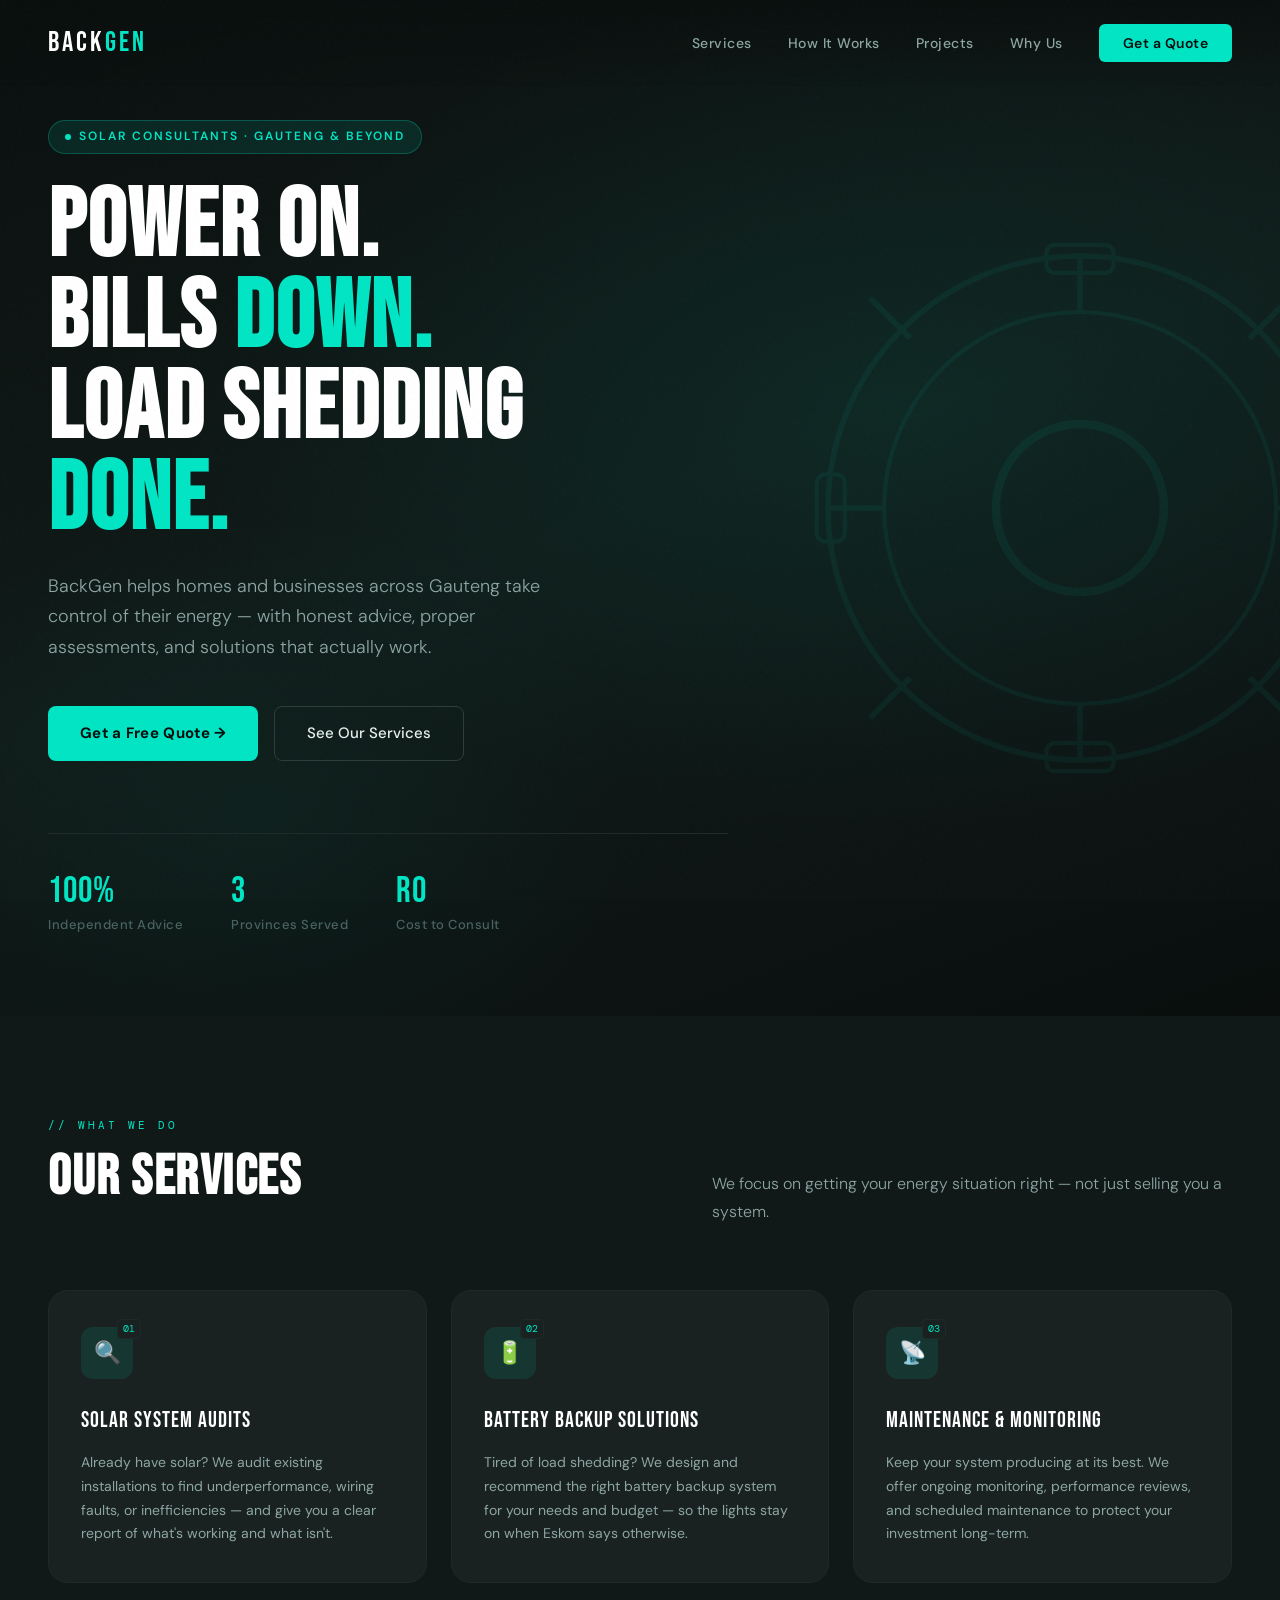
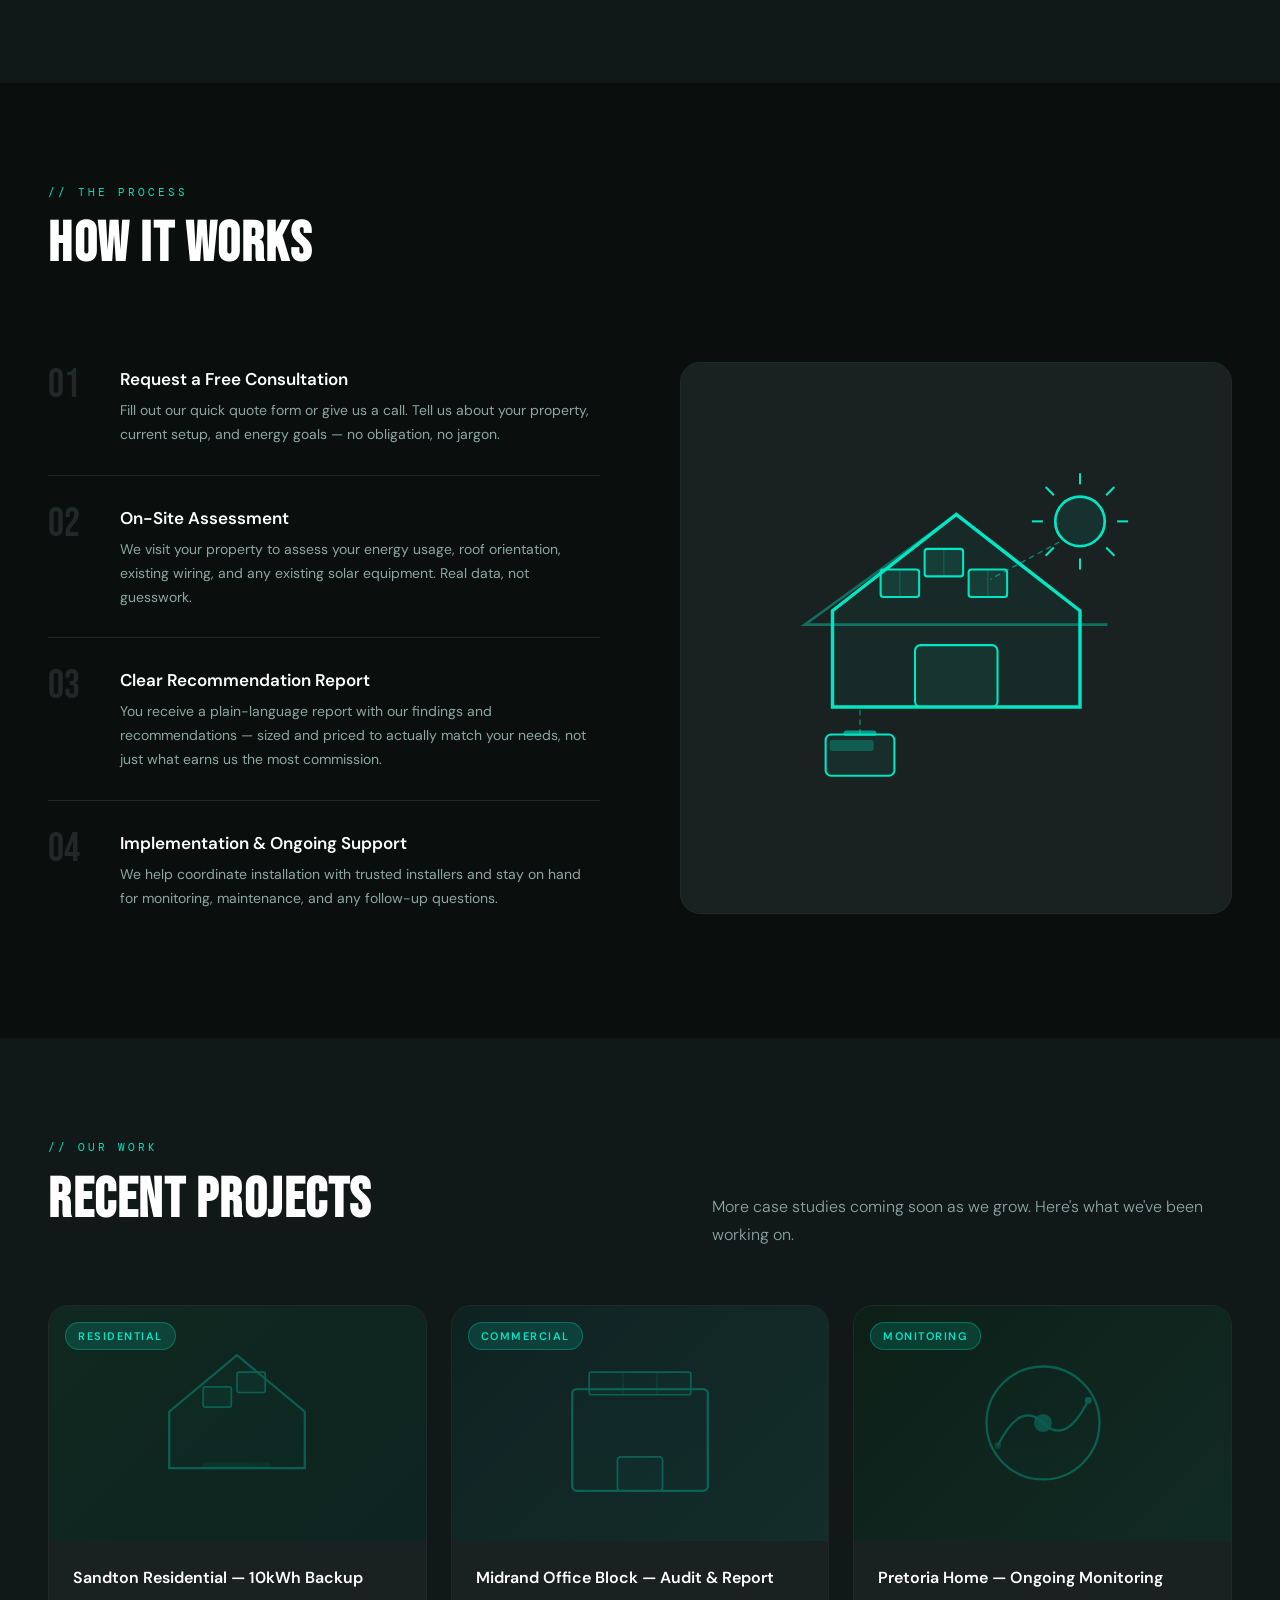
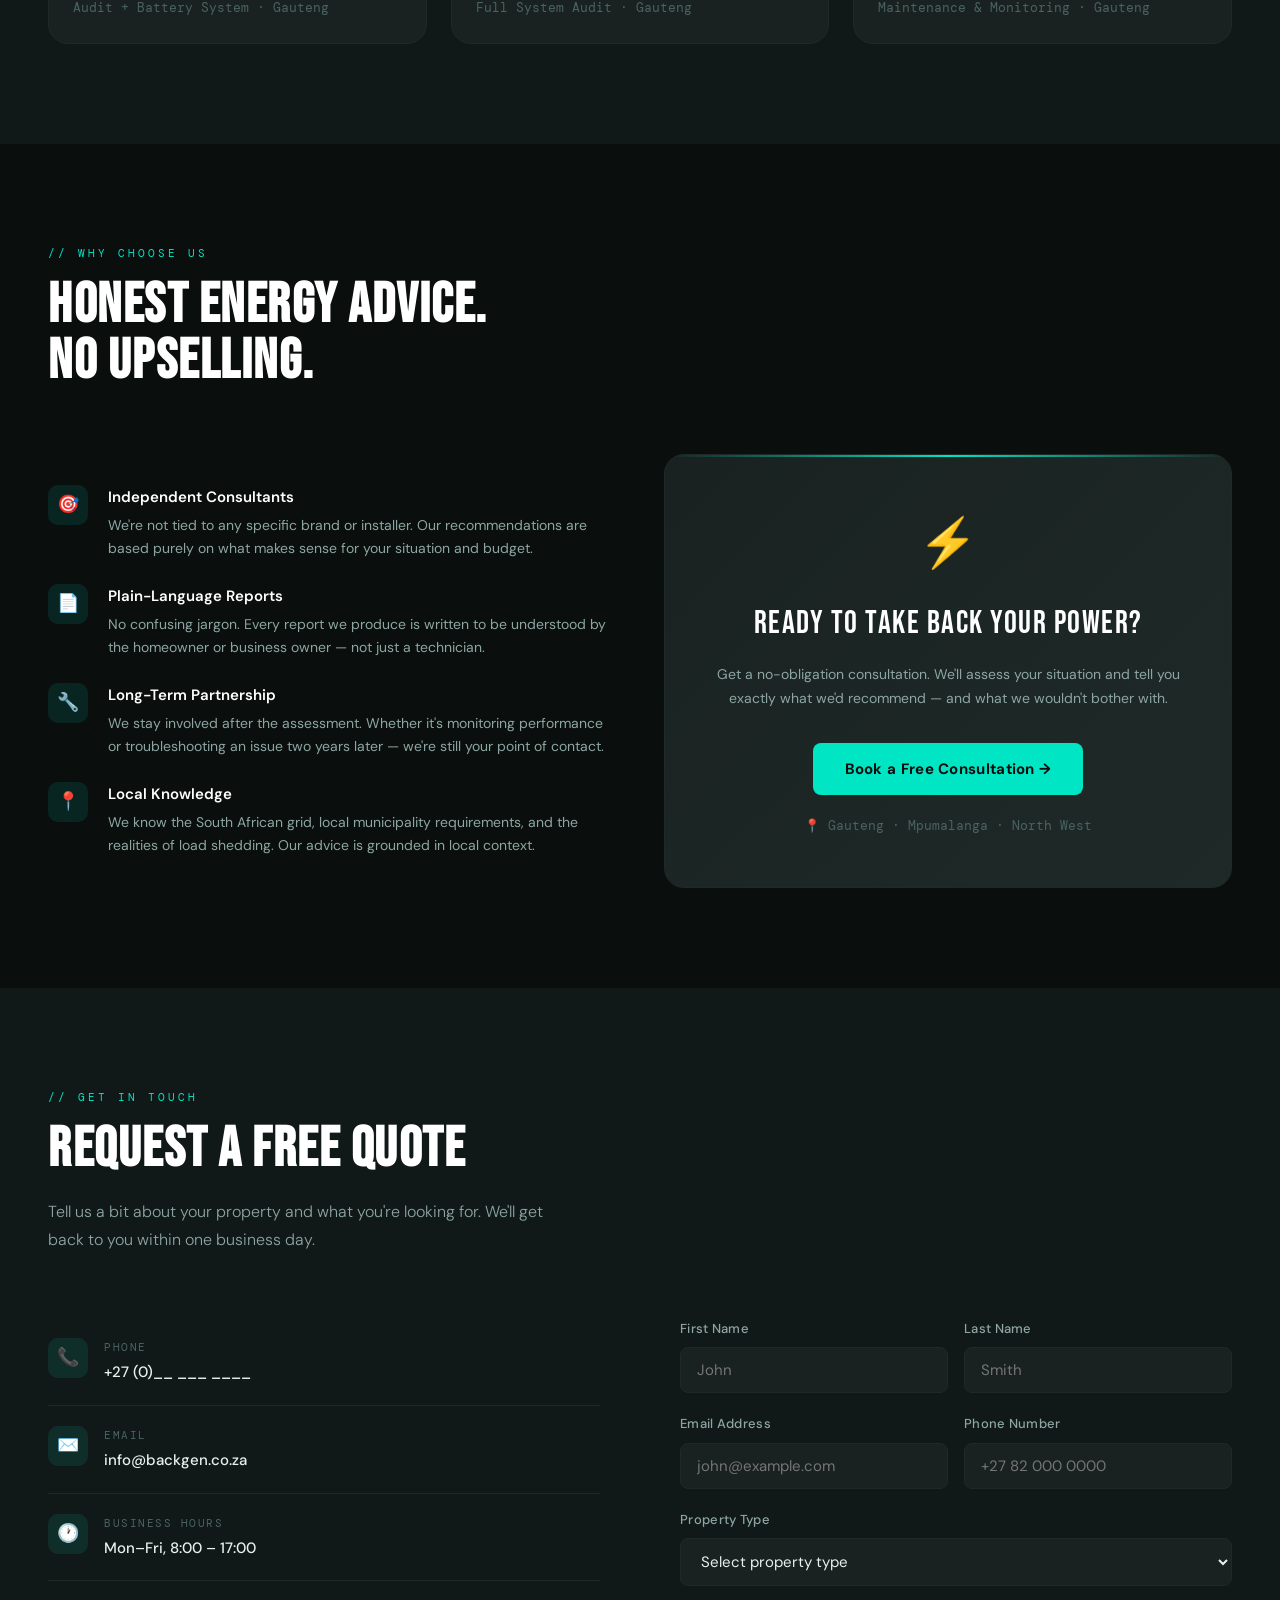
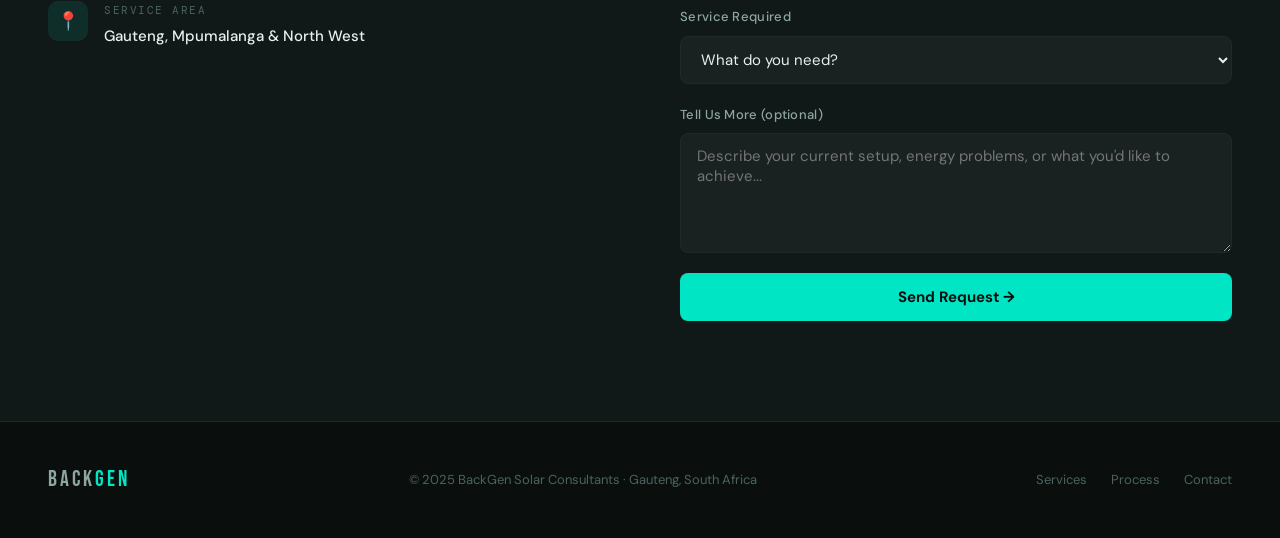
==== index.html @ b44596a4 "websites Index Page" ====
<!DOCTYPE html>
<html lang="en">
<head>
  <meta charset="UTF-8" />
  <meta name="viewport" content="width=device-width, initial-scale=1.0" />
  <title>BackGen — Solar Consultants</title>
  <link rel="preconnect" href="https://fonts.googleapis.com" />
  <link href="https://fonts.googleapis.com/css2?family=Bebas+Neue&family=DM+Sans:wght@300;400;500;600&family=DM+Mono:wght@400;500&display=swap" rel="stylesheet" />
  <style>
    :root {
      --teal: #00E5C4;
      --teal-dim: #00b89e;
      --teal-glow: rgba(0, 229, 196, 0.15);
      --dark: #0a0f0e;
      --dark-2: #111918;
      --dark-3: #192220;
      --dark-4: #1f2a28;
      --mid: #2c3d3a;
      --text: #e8f0ef;
      --text-dim: #8da6a2;
      --text-dimmer: #4a6360;
      --white: #ffffff;
      --radius: 12px;
      --radius-lg: 20px;
    }

    *, *::before, *::after { box-sizing: border-box; margin: 0; padding: 0; }

    html { scroll-behavior: smooth; }

    body {
      background: var(--dark);
      color: var(--text);
      font-family: 'DM Sans', sans-serif;
      font-size: 16px;
      line-height: 1.65;
      overflow-x: hidden;
    }

    /* ── NOISE OVERLAY ── */
    body::before {
      content: '';
      position: fixed;
      inset: 0;
      background-image: url("data:image/svg+xml,%3Csvg viewBox='0 0 256 256' xmlns='http://www.w3.org/2000/svg'%3E%3Cfilter id='noise'%3E%3CfeTurbulence type='fractalNoise' baseFrequency='0.9' numOctaves='4' stitchTiles='stitch'/%3E%3C/filter%3E%3Crect width='100%25' height='100%25' filter='url(%23noise)' opacity='0.04'/%3E%3C/svg%3E");
      pointer-events: none;
      z-index: 1000;
      opacity: 0.5;
    }

    /* ── NAV ── */
    nav {
      position: fixed;
      top: 0; left: 0; right: 0;
      z-index: 100;
      padding: 20px 48px;
      display: flex;
      align-items: center;
      justify-content: space-between;
      background: linear-gradient(to bottom, rgba(10,15,14,0.95), transparent);
      backdrop-filter: blur(2px);
    }

    .nav-logo {
      font-family: 'Bebas Neue', sans-serif;
      font-size: 28px;
      letter-spacing: 3px;
      color: var(--white);
      text-decoration: none;
    }

    .nav-logo span { color: var(--teal); }

    .nav-links {
      display: flex;
      gap: 36px;
      list-style: none;
    }

    .nav-links a {
      color: var(--text-dim);
      text-decoration: none;
      font-size: 14px;
      font-weight: 500;
      letter-spacing: 0.5px;
      transition: color 0.2s;
    }

    .nav-links a:hover { color: var(--teal); }

    .nav-cta {
      background: var(--teal);
      color: var(--dark) !important;
      padding: 10px 24px;
      border-radius: 6px;
      font-weight: 600 !important;
      transition: background 0.2s, transform 0.15s !important;
    }

    .nav-cta:hover {
      background: var(--teal-dim) !important;
      transform: translateY(-1px);
    }

    /* ── HERO ── */
    #hero {
      min-height: 100vh;
      display: flex;
      flex-direction: column;
      justify-content: center;
      padding: 120px 48px 80px;
      position: relative;
      overflow: hidden;
    }

    .hero-bg {
      position: absolute;
      inset: 0;
      background:
        radial-gradient(ellipse 80% 60% at 70% 40%, rgba(0,229,196,0.07) 0%, transparent 70%),
        radial-gradient(ellipse 50% 50% at 20% 80%, rgba(0,229,196,0.04) 0%, transparent 60%),
        linear-gradient(160deg, #0a0f0e 0%, #0f1a18 50%, #0a0f0e 100%);
    }

    /* Gear ring decoration */
    .gear-deco {
      position: absolute;
      right: -80px;
      top: 50%;
      transform: translateY(-50%);
      width: 560px;
      height: 560px;
      opacity: 0.06;
      animation: spin-slow 60s linear infinite;
    }

    @keyframes spin-slow { to { transform: translateY(-50%) rotate(360deg); } }

    .hero-content {
      position: relative;
      max-width: 680px;
    }

    .hero-badge {
      display: inline-flex;
      align-items: center;
      gap: 8px;
      background: rgba(0,229,196,0.1);
      border: 1px solid rgba(0,229,196,0.25);
      color: var(--teal);
      font-size: 12px;
      font-weight: 600;
      letter-spacing: 2px;
      text-transform: uppercase;
      padding: 6px 16px;
      border-radius: 100px;
      margin-bottom: 28px;
      animation: fadeUp 0.6s ease both;
    }

    .hero-badge::before {
      content: '';
      width: 6px; height: 6px;
      background: var(--teal);
      border-radius: 50%;
      animation: pulse 2s ease infinite;
    }

    @keyframes pulse {
      0%, 100% { opacity: 1; transform: scale(1); }
      50% { opacity: 0.5; transform: scale(1.4); }
    }

    .hero-title {
      font-family: 'Bebas Neue', sans-serif;
      font-size: clamp(52px, 8vw, 96px);
      line-height: 0.95;
      letter-spacing: 2px;
      color: var(--white);
      margin-bottom: 24px;
      animation: fadeUp 0.6s 0.1s ease both;
    }

    .hero-title .accent { color: var(--teal); }

    .hero-sub {
      font-size: 18px;
      color: var(--text-dim);
      max-width: 520px;
      line-height: 1.7;
      margin-bottom: 44px;
      font-weight: 300;
      animation: fadeUp 0.6s 0.2s ease both;
    }

    .hero-actions {
      display: flex;
      gap: 16px;
      flex-wrap: wrap;
      animation: fadeUp 0.6s 0.3s ease both;
    }

    .btn-primary {
      background: var(--teal);
      color: var(--dark);
      padding: 14px 32px;
      border-radius: 8px;
      font-weight: 700;
      font-size: 15px;
      text-decoration: none;
      letter-spacing: 0.3px;
      transition: all 0.2s;
      display: inline-flex;
      align-items: center;
      gap: 8px;
    }

    .btn-primary:hover {
      background: var(--teal-dim);
      transform: translateY(-2px);
      box-shadow: 0 8px 30px rgba(0,229,196,0.3);
    }

    .btn-secondary {
      background: transparent;
      color: var(--text);
      padding: 14px 32px;
      border-radius: 8px;
      font-weight: 500;
      font-size: 15px;
      text-decoration: none;
      border: 1px solid var(--mid);
      transition: all 0.2s;
    }

    .btn-secondary:hover {
      border-color: var(--teal);
      color: var(--teal);
    }

    .hero-stats {
      display: flex;
      gap: 48px;
      margin-top: 72px;
      padding-top: 40px;
      border-top: 1px solid var(--dark-4);
      animation: fadeUp 0.6s 0.4s ease both;
    }

    .stat-item {}

    .stat-num {
      font-family: 'Bebas Neue', sans-serif;
      font-size: 36px;
      color: var(--teal);
      letter-spacing: 1px;
      line-height: 1;
    }

    .stat-label {
      font-size: 13px;
      color: var(--text-dimmer);
      margin-top: 4px;
      font-weight: 500;
      letter-spacing: 0.5px;
    }

    @keyframes fadeUp {
      from { opacity: 0; transform: translateY(24px); }
      to   { opacity: 1; transform: translateY(0); }
    }

    /* ── SECTION BASE ── */
    section { padding: 100px 48px; }

    .section-label {
      font-family: 'DM Mono', monospace;
      font-size: 11px;
      letter-spacing: 3px;
      text-transform: uppercase;
      color: var(--teal);
      margin-bottom: 16px;
    }

    .section-title {
      font-family: 'Bebas Neue', sans-serif;
      font-size: clamp(36px, 5vw, 56px);
      line-height: 1;
      letter-spacing: 1.5px;
      color: var(--white);
      margin-bottom: 20px;
    }

    .section-sub {
      font-size: 16px;
      color: var(--text-dim);
      max-width: 520px;
      line-height: 1.75;
      font-weight: 300;
    }

    /* ── SERVICES ── */
    #services { background: var(--dark-2); }

    .services-header {
      display: flex;
      justify-content: space-between;
      align-items: flex-end;
      margin-bottom: 64px;
      gap: 32px;
      flex-wrap: wrap;
    }

    .services-grid {
      display: grid;
      grid-template-columns: repeat(3, 1fr);
      gap: 24px;
    }

    .service-card {
      background: var(--dark-3);
      border: 1px solid var(--dark-4);
      border-radius: var(--radius-lg);
      padding: 36px 32px;
      transition: all 0.3s;
      position: relative;
      overflow: hidden;
      cursor: default;
    }

    .service-card::before {
      content: '';
      position: absolute;
      inset: 0;
      background: linear-gradient(135deg, var(--teal-glow), transparent);
      opacity: 0;
      transition: opacity 0.3s;
    }

    .service-card:hover {
      border-color: rgba(0,229,196,0.3);
      transform: translateY(-4px);
      box-shadow: 0 20px 60px rgba(0,0,0,0.4);
    }

    .service-card:hover::before { opacity: 1; }

    .service-icon {
      width: 52px;
      height: 52px;
      background: rgba(0,229,196,0.1);
      border-radius: 12px;
      display: flex;
      align-items: center;
      justify-content: center;
      margin-bottom: 24px;
      font-size: 22px;
      position: relative;
    }

    .service-number {
      position: absolute;
      top: -8px;
      right: -8px;
      font-family: 'DM Mono', monospace;
      font-size: 10px;
      color: var(--teal);
      background: var(--dark-3);
      border: 1px solid var(--dark-4);
      border-radius: 4px;
      padding: 1px 5px;
    }

    .service-title {
      font-family: 'Bebas Neue', sans-serif;
      font-size: 22px;
      letter-spacing: 1px;
      color: var(--white);
      margin-bottom: 12px;
    }

    .service-desc {
      font-size: 14px;
      color: var(--text-dim);
      line-height: 1.7;
    }

    /* ── HOW IT WORKS ── */
    #how-it-works { background: var(--dark); }

    .steps-container {
      display: grid;
      grid-template-columns: 1fr 1fr;
      gap: 80px;
      align-items: center;
      margin-top: 64px;
    }

    .steps-list {
      display: flex;
      flex-direction: column;
      gap: 0;
    }

    .step-item {
      display: flex;
      gap: 24px;
      padding: 28px 0;
      border-bottom: 1px solid var(--dark-4);
      transition: all 0.2s;
    }

    .step-item:last-child { border-bottom: none; }

    .step-num {
      font-family: 'Bebas Neue', sans-serif;
      font-size: 40px;
      color: var(--dark-4);
      line-height: 1;
      min-width: 48px;
      transition: color 0.2s;
    }

    .step-item:hover .step-num { color: var(--teal); }

    .step-body {}

    .step-title {
      font-weight: 600;
      font-size: 17px;
      color: var(--white);
      margin-bottom: 6px;
    }

    .step-desc {
      font-size: 14px;
      color: var(--text-dim);
      line-height: 1.7;
    }

    .steps-visual {
      position: relative;
      aspect-ratio: 1;
      background: var(--dark-3);
      border-radius: var(--radius-lg);
      border: 1px solid var(--dark-4);
      overflow: hidden;
      display: flex;
      align-items: center;
      justify-content: center;
    }

    /* SVG solar house illustration */
    .steps-visual svg { width: 75%; height: 75%; }

    /* ── PROJECTS / PLACEHOLDER ── */
    #projects { background: var(--dark-2); }

    .projects-header {
      display: flex;
      justify-content: space-between;
      align-items: flex-end;
      margin-bottom: 56px;
      flex-wrap: wrap;
      gap: 24px;
    }

    .projects-grid {
      display: grid;
      grid-template-columns: repeat(3, 1fr);
      gap: 24px;
    }

    .project-card {
      border-radius: var(--radius-lg);
      overflow: hidden;
      background: var(--dark-3);
      border: 1px solid var(--dark-4);
      transition: transform 0.3s, box-shadow 0.3s;
    }

    .project-card:hover {
      transform: translateY(-6px);
      box-shadow: 0 24px 60px rgba(0,0,0,0.5);
    }

    .project-thumb {
      aspect-ratio: 16/10;
      background: var(--dark-4);
      position: relative;
      overflow: hidden;
      display: flex;
      align-items: center;
      justify-content: center;
    }

    .project-thumb-1 { background: linear-gradient(135deg, #112820, #0d2420); }
    .project-thumb-2 { background: linear-gradient(135deg, #0f2222, #132d2a); }
    .project-thumb-3 { background: linear-gradient(135deg, #0d2018, #112a24); }

    .project-thumb svg { width: 60%; opacity: 0.3; }

    .project-tag {
      position: absolute;
      top: 16px;
      left: 16px;
      background: rgba(0,229,196,0.15);
      border: 1px solid rgba(0,229,196,0.3);
      color: var(--teal);
      font-size: 11px;
      font-weight: 600;
      letter-spacing: 1.5px;
      text-transform: uppercase;
      padding: 4px 12px;
      border-radius: 100px;
    }

    .project-info {
      padding: 24px;
    }

    .project-name {
      font-weight: 600;
      font-size: 16px;
      color: var(--white);
      margin-bottom: 6px;
    }

    .project-meta {
      font-size: 13px;
      color: var(--text-dimmer);
      font-family: 'DM Mono', monospace;
    }

    /* ── WHY BACKGEN ── */
    #why { background: var(--dark); }

    .why-grid {
      display: grid;
      grid-template-columns: 1fr 1fr;
      gap: 48px;
      align-items: center;
      margin-top: 64px;
    }

    .why-items {
      display: flex;
      flex-direction: column;
      gap: 24px;
    }

    .why-item {
      display: flex;
      gap: 20px;
      align-items: flex-start;
    }

    .why-icon {
      width: 40px;
      height: 40px;
      min-width: 40px;
      background: rgba(0,229,196,0.1);
      border-radius: 10px;
      display: flex;
      align-items: center;
      justify-content: center;
      font-size: 18px;
    }

    .why-body {}

    .why-title {
      font-weight: 600;
      font-size: 15px;
      color: var(--white);
      margin-bottom: 4px;
    }

    .why-desc {
      font-size: 14px;
      color: var(--text-dim);
      line-height: 1.65;
    }

    .why-cta-box {
      background: linear-gradient(135deg, var(--dark-3), var(--dark-4));
      border: 1px solid var(--dark-4);
      border-radius: var(--radius-lg);
      padding: 48px 40px;
      text-align: center;
      position: relative;
      overflow: hidden;
    }

    .why-cta-box::before {
      content: '';
      position: absolute;
      top: 0; left: 0; right: 0;
      height: 2px;
      background: linear-gradient(90deg, transparent, var(--teal), transparent);
    }

    .why-cta-title {
      font-family: 'Bebas Neue', sans-serif;
      font-size: 32px;
      letter-spacing: 1.5px;
      color: var(--white);
      margin-bottom: 12px;
    }

    .why-cta-sub {
      font-size: 14px;
      color: var(--text-dim);
      margin-bottom: 32px;
      line-height: 1.7;
    }

    .service-area {
      display: inline-flex;
      align-items: center;
      gap: 8px;
      font-size: 13px;
      color: var(--text-dimmer);
      font-family: 'DM Mono', monospace;
      margin-top: 20px;
    }

    /* ── CONTACT ── */
    #contact {
      background: var(--dark-2);
    }

    .contact-wrapper {
      display: grid;
      grid-template-columns: 1fr 1fr;
      gap: 80px;
      align-items: start;
      margin-top: 64px;
    }

    .contact-info {}

    .contact-item {
      display: flex;
      gap: 16px;
      align-items: flex-start;
      padding: 20px 0;
      border-bottom: 1px solid var(--dark-4);
    }

    .contact-item:last-child { border-bottom: none; }

    .contact-icon {
      width: 40px; height: 40px;
      background: rgba(0,229,196,0.1);
      border-radius: 10px;
      display: flex;
      align-items: center;
      justify-content: center;
      font-size: 18px;
      min-width: 40px;
    }

    .contact-label {
      font-size: 11px;
      font-family: 'DM Mono', monospace;
      color: var(--text-dimmer);
      letter-spacing: 1.5px;
      text-transform: uppercase;
      margin-bottom: 4px;
    }

    .contact-value {
      font-size: 15px;
      color: var(--text);
      font-weight: 500;
    }

    .contact-form {
      display: flex;
      flex-direction: column;
      gap: 20px;
    }

    .form-row {
      display: grid;
      grid-template-columns: 1fr 1fr;
      gap: 16px;
    }

    .form-group {
      display: flex;
      flex-direction: column;
      gap: 8px;
    }

    .form-group label {
      font-size: 13px;
      font-weight: 500;
      color: var(--text-dim);
      letter-spacing: 0.3px;
    }

    .form-group input,
    .form-group select,
    .form-group textarea {
      background: var(--dark-3);
      border: 1px solid var(--dark-4);
      border-radius: 8px;
      padding: 12px 16px;
      color: var(--text);
      font-family: 'DM Sans', sans-serif;
      font-size: 15px;
      outline: none;
      transition: border-color 0.2s;
      width: 100%;
    }

    .form-group input:focus,
    .form-group select:focus,
    .form-group textarea:focus {
      border-color: var(--teal);
      box-shadow: 0 0 0 3px rgba(0,229,196,0.07);
    }

    .form-group select option { background: var(--dark-3); }

    .form-group textarea { resize: vertical; min-height: 120px; }

    .form-submit {
      background: var(--teal);
      color: var(--dark);
      border: none;
      padding: 14px 32px;
      border-radius: 8px;
      font-weight: 700;
      font-size: 15px;
      cursor: pointer;
      transition: all 0.2s;
      font-family: 'DM Sans', sans-serif;
      display: flex;
      align-items: center;
      justify-content: center;
      gap: 8px;
    }

    .form-submit:hover {
      background: var(--teal-dim);
      transform: translateY(-1px);
      box-shadow: 0 6px 24px rgba(0,229,196,0.25);
    }

    /* ── FOOTER ── */
    footer {
      background: var(--dark);
      border-top: 1px solid var(--dark-4);
      padding: 40px 48px;
      display: flex;
      align-items: center;
      justify-content: space-between;
      flex-wrap: wrap;
      gap: 16px;
    }

    .footer-logo {
      font-family: 'Bebas Neue', sans-serif;
      font-size: 22px;
      letter-spacing: 3px;
      color: var(--text-dim);
    }

    .footer-logo span { color: var(--teal); }

    .footer-copy {
      font-size: 13px;
      color: var(--text-dimmer);
    }

    .footer-links {
      display: flex;
      gap: 24px;
    }

    .footer-links a {
      font-size: 13px;
      color: var(--text-dimmer);
      text-decoration: none;
      transition: color 0.2s;
    }

    .footer-links a:hover { color: var(--teal); }

    /* ── RESPONSIVE ── */
    @media (max-width: 900px) {
      nav { padding: 16px 24px; }
      .nav-links { display: none; }
      section { padding: 72px 24px; }
      #hero { padding: 100px 24px 72px; }
      .services-grid, .projects-grid { grid-template-columns: 1fr; }
      .steps-container, .why-grid, .contact-wrapper { grid-template-columns: 1fr; gap: 40px; }
      .steps-visual { display: none; }
      .form-row { grid-template-columns: 1fr; }
      footer { padding: 32px 24px; flex-direction: column; text-align: center; }
      .hero-stats { gap: 24px; flex-wrap: wrap; }
      .gear-deco { display: none; }
    }

    /* ── SCROLL REVEAL ── */
    .reveal {
      opacity: 0;
      transform: translateY(32px);
      transition: opacity 0.6s ease, transform 0.6s ease;
    }

    .reveal.visible {
      opacity: 1;
      transform: none;
    }

    .reveal-delay-1 { transition-delay: 0.1s; }
    .reveal-delay-2 { transition-delay: 0.2s; }
    .reveal-delay-3 { transition-delay: 0.3s; }
  </style>
</head>
<body>

  <!-- NAV -->
  <nav>
    <a href="#hero" class="nav-logo">BACK<span>GEN</span></a>
    <ul class="nav-links">
      <li><a href="#services">Services</a></li>
      <li><a href="#how-it-works">How It Works</a></li>
      <li><a href="#projects">Projects</a></li>
      <li><a href="#why">Why Us</a></li>
      <li><a href="#contact" class="nav-cta">Get a Quote</a></li>
    </ul>
  </nav>

  <!-- HERO -->
  <section id="hero">
    <div class="hero-bg"></div>
    <svg class="gear-deco" viewBox="0 0 200 200" fill="none" xmlns="http://www.w3.org/2000/svg">
      <circle cx="100" cy="100" r="90" stroke="#00E5C4" stroke-width="2"/>
      <circle cx="100" cy="100" r="70" stroke="#00E5C4" stroke-width="1.5"/>
      <circle cx="100" cy="100" r="30" stroke="#00E5C4" stroke-width="3"/>
      <line x1="100" y1="10" x2="100" y2="30" stroke="#00E5C4" stroke-width="2"/>
      <line x1="100" y1="170" x2="100" y2="190" stroke="#00E5C4" stroke-width="2"/>
      <line x1="10" y1="100" x2="30" y2="100" stroke="#00E5C4" stroke-width="2"/>
      <line x1="170" y1="100" x2="190" y2="100" stroke="#00E5C4" stroke-width="2"/>
      <line x1="25.1" y1="25.1" x2="39.4" y2="39.4" stroke="#00E5C4" stroke-width="2"/>
      <line x1="160.6" y1="160.6" x2="174.9" y2="174.9" stroke="#00E5C4" stroke-width="2"/>
      <line x1="174.9" y1="25.1" x2="160.6" y2="39.4" stroke="#00E5C4" stroke-width="2"/>
      <line x1="39.4" y1="160.6" x2="25.1" y2="174.9" stroke="#00E5C4" stroke-width="2"/>
      <rect x="88" y="6" width="24" height="10" rx="3" stroke="#00E5C4" stroke-width="1.5"/>
      <rect x="88" y="184" width="24" height="10" rx="3" stroke="#00E5C4" stroke-width="1.5"/>
      <rect x="6" y="88" width="10" height="24" rx="3" stroke="#00E5C4" stroke-width="1.5"/>
      <rect x="184" y="88" width="10" height="24" rx="3" stroke="#00E5C4" stroke-width="1.5"/>
    </svg>

    <div class="hero-content">
      <div class="hero-badge">Solar Consultants · Gauteng & Beyond</div>
      <h1 class="hero-title">Power On.<br>Bills <span class="accent">Down.</span><br>Load Shedding<br><span class="accent">Done.</span></h1>
      <p class="hero-sub">BackGen helps homes and businesses across Gauteng take control of their energy — with honest advice, proper assessments, and solutions that actually work.</p>
      <div class="hero-actions">
        <a href="#contact" class="btn-primary">Get a Free Quote →</a>
        <a href="#services" class="btn-secondary">See Our Services</a>
      </div>
      <div class="hero-stats">
        <div class="stat-item">
          <div class="stat-num">100%</div>
          <div class="stat-label">Independent Advice</div>
        </div>
        <div class="stat-item">
          <div class="stat-num">3</div>
          <div class="stat-label">Provinces Served</div>
        </div>
        <div class="stat-item">
          <div class="stat-num">R0</div>
          <div class="stat-label">Cost to Consult</div>
        </div>
      </div>
    </div>
  </section>

  <!-- SERVICES -->
  <section id="services">
    <div class="services-header reveal">
      <div>
        <div class="section-label">// What We Do</div>
        <h2 class="section-title">Our Services</h2>
      </div>
      <p class="section-sub">We focus on getting your energy situation right — not just selling you a system.</p>
    </div>

    <div class="services-grid">
      <div class="service-card reveal">
        <div class="service-icon">
          🔍
          <span class="service-number">01</span>
        </div>
        <div class="service-title">Solar System Audits</div>
        <p class="service-desc">Already have solar? We audit existing installations to find underperformance, wiring faults, or inefficiencies — and give you a clear report of what's working and what isn't.</p>
      </div>
      <div class="service-card reveal reveal-delay-1">
        <div class="service-icon">
          🔋
          <span class="service-number">02</span>
        </div>
        <div class="service-title">Battery Backup Solutions</div>
        <p class="service-desc">Tired of load shedding? We design and recommend the right battery backup system for your needs and budget — so the lights stay on when Eskom says otherwise.</p>
      </div>
      <div class="service-card reveal reveal-delay-2">
        <div class="service-icon">
          📡
          <span class="service-number">03</span>
        </div>
        <div class="service-title">Maintenance & Monitoring</div>
        <p class="service-desc">Keep your system producing at its best. We offer ongoing monitoring, performance reviews, and scheduled maintenance to protect your investment long-term.</p>
      </div>
    </div>
  </section>

  <!-- HOW IT WORKS -->
  <section id="how-it-works">
    <div class="reveal">
      <div class="section-label">// The Process</div>
      <h2 class="section-title">How It Works</h2>
    </div>
    <div class="steps-container">
      <div class="steps-list">
        <div class="step-item reveal">
          <div class="step-num">01</div>
          <div class="step-body">
            <div class="step-title">Request a Free Consultation</div>
            <p class="step-desc">Fill out our quick quote form or give us a call. Tell us about your property, current setup, and energy goals — no obligation, no jargon.</p>
          </div>
        </div>
        <div class="step-item reveal reveal-delay-1">
          <div class="step-num">02</div>
          <div class="step-body">
            <div class="step-title">On-Site Assessment</div>
            <p class="step-desc">We visit your property to assess your energy usage, roof orientation, existing wiring, and any existing solar equipment. Real data, not guesswork.</p>
          </div>
        </div>
        <div class="step-item reveal reveal-delay-2">
          <div class="step-num">03</div>
          <div class="step-body">
            <div class="step-title">Clear Recommendation Report</div>
            <p class="step-desc">You receive a plain-language report with our findings and recommendations — sized and priced to actually match your needs, not just what earns us the most commission.</p>
          </div>
        </div>
        <div class="step-item reveal reveal-delay-3">
          <div class="step-num">04</div>
          <div class="step-body">
            <div class="step-title">Implementation & Ongoing Support</div>
            <p class="step-desc">We help coordinate installation with trusted installers and stay on hand for monitoring, maintenance, and any follow-up questions.</p>
          </div>
        </div>
      </div>

      <div class="steps-visual reveal">
        <svg viewBox="0 0 300 300" fill="none" xmlns="http://www.w3.org/2000/svg">
          <!-- House -->
          <path d="M60 200 L60 130 L150 60 L240 130 L240 200 Z" stroke="#00E5C4" stroke-width="2.5" fill="rgba(0,229,196,0.04)"/>
          <path d="M150 60 L40 140 L260 140" stroke="#00E5C4" stroke-width="2" opacity="0.4"/>
          <!-- Door -->
          <rect x="120" y="155" width="60" height="45" rx="4" stroke="#00E5C4" stroke-width="1.5" fill="rgba(0,229,196,0.05)"/>
          <!-- Solar panels on roof -->
          <rect x="95" y="100" width="28" height="20" rx="2" stroke="#00E5C4" stroke-width="1.5" fill="rgba(0,229,196,0.1)"/>
          <rect x="127" y="85" width="28" height="20" rx="2" stroke="#00E5C4" stroke-width="1.5" fill="rgba(0,229,196,0.1)"/>
          <rect x="159" y="100" width="28" height="20" rx="2" stroke="#00E5C4" stroke-width="1.5" fill="rgba(0,229,196,0.1)"/>
          <!-- Grid lines on panels -->
          <line x1="109" y1="100" x2="109" y2="120" stroke="#00E5C4" stroke-width="0.5" opacity="0.4"/>
          <line x1="141" y1="85" x2="141" y2="105" stroke="#00E5C4" stroke-width="0.5" opacity="0.4"/>
          <line x1="173" y1="100" x2="173" y2="120" stroke="#00E5C4" stroke-width="0.5" opacity="0.4"/>
          <!-- Sun -->
          <circle cx="240" cy="65" r="18" stroke="#00E5C4" stroke-width="2" fill="rgba(0,229,196,0.08)"/>
          <line x1="240" y1="38" x2="240" y2="30" stroke="#00E5C4" stroke-width="1.5"/>
          <line x1="240" y1="92" x2="240" y2="100" stroke="#00E5C4" stroke-width="1.5"/>
          <line x1="213" y1="65" x2="205" y2="65" stroke="#00E5C4" stroke-width="1.5"/>
          <line x1="267" y1="65" x2="275" y2="65" stroke="#00E5C4" stroke-width="1.5"/>
          <line x1="221" y1="46" x2="215" y2="40" stroke="#00E5C4" stroke-width="1.5"/>
          <line x1="259" y1="84" x2="265" y2="90" stroke="#00E5C4" stroke-width="1.5"/>
          <line x1="221" y1="84" x2="215" y2="90" stroke="#00E5C4" stroke-width="1.5"/>
          <line x1="259" y1="46" x2="265" y2="40" stroke="#00E5C4" stroke-width="1.5"/>
          <!-- Battery -->
          <rect x="55" y="220" width="50" height="30" rx="4" stroke="#00E5C4" stroke-width="1.5" fill="rgba(0,229,196,0.06)"/>
          <rect x="68" y="217" width="24" height="4" rx="2" fill="#00E5C4" opacity="0.6"/>
          <rect x="58" y="224" width="32" height="8" rx="2" fill="rgba(0,229,196,0.25)"/>
          <!-- Battery to house wire -->
          <path d="M80 220 L80 200" stroke="#00E5C4" stroke-width="1" stroke-dasharray="4 3" opacity="0.5"/>
          <!-- Sun ray to panel -->
          <line x1="225" y1="80" x2="175" y2="107" stroke="#00E5C4" stroke-width="1" stroke-dasharray="4 3" opacity="0.5"/>
        </svg>
      </div>
    </div>
  </section>

  <!-- PROJECTS -->
  <section id="projects">
    <div class="projects-header reveal">
      <div>
        <div class="section-label">// Our Work</div>
        <h2 class="section-title">Recent Projects</h2>
      </div>
      <p class="section-sub">More case studies coming soon as we grow. Here's what we've been working on.</p>
    </div>
    <div class="projects-grid">
      <div class="project-card reveal">
        <div class="project-thumb project-thumb-1">
          <div class="project-tag">Residential</div>
          <svg viewBox="0 0 200 200" fill="none" xmlns="http://www.w3.org/2000/svg">
            <path d="M40 140 L40 90 L100 40 L160 90 L160 140 Z" stroke="#00E5C4" stroke-width="2" fill="rgba(0,229,196,0.06)"/>
            <rect x="70" y="68" width="25" height="18" rx="2" stroke="#00E5C4" stroke-width="1.5" fill="rgba(0,229,196,0.12)"/>
            <rect x="100" y="55" width="25" height="18" rx="2" stroke="#00E5C4" stroke-width="1.5" fill="rgba(0,229,196,0.12)"/>
            <rect x="70" y="135" width="60" height="5" rx="2" fill="#00E5C4" opacity="0.2"/>
          </svg>
        </div>
        <div class="project-info">
          <div class="project-name">Sandton Residential — 10kWh Backup</div>
          <div class="project-meta">Audit + Battery System · Gauteng</div>
        </div>
      </div>
      <div class="project-card reveal reveal-delay-1">
        <div class="project-thumb project-thumb-2">
          <div class="project-tag">Commercial</div>
          <svg viewBox="0 0 200 200" fill="none" xmlns="http://www.w3.org/2000/svg">
            <rect x="40" y="70" width="120" height="90" rx="4" stroke="#00E5C4" stroke-width="2" fill="rgba(0,229,196,0.04)"/>
            <rect x="55" y="55" width="90" height="20" rx="2" stroke="#00E5C4" stroke-width="1.5" fill="rgba(0,229,196,0.1)"/>
            <line x1="85" y1="55" x2="85" y2="75" stroke="#00E5C4" stroke-width="0.8" opacity="0.5"/>
            <line x1="115" y1="55" x2="115" y2="75" stroke="#00E5C4" stroke-width="0.8" opacity="0.5"/>
            <rect x="80" y="130" width="40" height="30" rx="3" stroke="#00E5C4" stroke-width="1.5" fill="rgba(0,229,196,0.06)"/>
          </svg>
        </div>
        <div class="project-info">
          <div class="project-name">Midrand Office Block — Audit & Report</div>
          <div class="project-meta">Full System Audit · Gauteng</div>
        </div>
      </div>
      <div class="project-card reveal reveal-delay-2">
        <div class="project-thumb project-thumb-3">
          <div class="project-tag">Monitoring</div>
          <svg viewBox="0 0 200 200" fill="none" xmlns="http://www.w3.org/2000/svg">
            <circle cx="100" cy="100" r="50" stroke="#00E5C4" stroke-width="2" fill="rgba(0,229,196,0.04)"/>
            <circle cx="100" cy="100" r="8" fill="#00E5C4" opacity="0.8"/>
            <path d="M60 120 Q80 80 100 100 Q120 120 140 80" stroke="#00E5C4" stroke-width="2" fill="none"/>
            <circle cx="60" cy="120" r="3" fill="#00E5C4" opacity="0.5"/>
            <circle cx="140" cy="80" r="3" fill="#00E5C4"/>
          </svg>
        </div>
        <div class="project-info">
          <div class="project-name">Pretoria Home — Ongoing Monitoring</div>
          <div class="project-meta">Maintenance & Monitoring · Gauteng</div>
        </div>
      </div>
    </div>
  </section>

  <!-- WHY BACKGEN -->
  <section id="why">
    <div class="reveal">
      <div class="section-label">// Why Choose Us</div>
      <h2 class="section-title">Honest Energy Advice.<br>No Upselling.</h2>
    </div>
    <div class="why-grid">
      <div class="why-items">
        <div class="why-item reveal">
          <div class="why-icon">🎯</div>
          <div class="why-body">
            <div class="why-title">Independent Consultants</div>
            <p class="why-desc">We're not tied to any specific brand or installer. Our recommendations are based purely on what makes sense for your situation and budget.</p>
          </div>
        </div>
        <div class="why-item reveal reveal-delay-1">
          <div class="why-icon">📄</div>
          <div class="why-body">
            <div class="why-title">Plain-Language Reports</div>
            <p class="why-desc">No confusing jargon. Every report we produce is written to be understood by the homeowner or business owner — not just a technician.</p>
          </div>
        </div>
        <div class="why-item reveal reveal-delay-2">
          <div class="why-icon">🔧</div>
          <div class="why-body">
            <div class="why-title">Long-Term Partnership</div>
            <p class="why-desc">We stay involved after the assessment. Whether it's monitoring performance or troubleshooting an issue two years later — we're still your point of contact.</p>
          </div>
        </div>
        <div class="why-item reveal reveal-delay-3">
          <div class="why-icon">📍</div>
          <div class="why-body">
            <div class="why-title">Local Knowledge</div>
            <p class="why-desc">We know the South African grid, local municipality requirements, and the realities of load shedding. Our advice is grounded in local context.</p>
          </div>
        </div>
      </div>

      <div class="why-cta-box reveal">
        <div style="font-size:48px;margin-bottom:16px;">⚡</div>
        <div class="why-cta-title">Ready to take back your power?</div>
        <p class="why-cta-sub">Get a no-obligation consultation. We'll assess your situation and tell you exactly what we'd recommend — and what we wouldn't bother with.</p>
        <a href="#contact" class="btn-primary" style="display:inline-flex;justify-content:center;">Book a Free Consultation →</a>
        <div class="service-area">
          <span>📍</span> Gauteng · Mpumalanga · North West
        </div>
      </div>
    </div>
  </section>

  <!-- CONTACT -->
  <section id="contact">
    <div class="reveal">
      <div class="section-label">// Get in Touch</div>
      <h2 class="section-title">Request a Free Quote</h2>
      <p class="section-sub">Tell us a bit about your property and what you're looking for. We'll get back to you within one business day.</p>
    </div>

    <div class="contact-wrapper">
      <div class="contact-info reveal">
        <div class="contact-item">
          <div class="contact-icon">📞</div>
          <div>
            <div class="contact-label">Phone</div>
            <div class="contact-value">+27 (0)__ ___ ____</div>
          </div>
        </div>
        <div class="contact-item">
          <div class="contact-icon">✉️</div>
          <div>
            <div class="contact-label">Email</div>
            <div class="contact-value">info@backgen.co.za</div>
          </div>
        </div>
        <div class="contact-item">
          <div class="contact-icon">🕐</div>
          <div>
            <div class="contact-label">Business Hours</div>
            <div class="contact-value">Mon–Fri, 8:00 – 17:00</div>
          </div>
        </div>
        <div class="contact-item">
          <div class="contact-icon">📍</div>
          <div>
            <div class="contact-label">Service Area</div>
            <div class="contact-value">Gauteng, Mpumalanga & North West</div>
          </div>
        </div>
      </div>

      <div class="contact-form reveal reveal-delay-1">
        <div class="form-row">
          <div class="form-group">
            <label>First Name</label>
            <input type="text" placeholder="John" />
          </div>
          <div class="form-group">
            <label>Last Name</label>
            <input type="text" placeholder="Smith" />
          </div>
        </div>
        <div class="form-row">
          <div class="form-group">
            <label>Email Address</label>
            <input type="email" placeholder="john@example.com" />
          </div>
          <div class="form-group">
            <label>Phone Number</label>
            <input type="tel" placeholder="+27 82 000 0000" />
          </div>
        </div>
        <div class="form-group">
          <label>Property Type</label>
          <select>
            <option value="" disabled selected>Select property type</option>
            <option>Residential (Home)</option>
            <option>Small Business / SME</option>
            <option>Commercial / Industrial</option>
            <option>Agricultural</option>
          </select>
        </div>
        <div class="form-group">
          <label>Service Required</label>
          <select>
            <option value="" disabled selected>What do you need?</option>
            <option>Solar System Audit</option>
            <option>Battery Backup / Load Shedding Solution</option>
            <option>Ongoing Maintenance & Monitoring</option>
            <option>Not Sure — Need Advice</option>
          </select>
        </div>
        <div class="form-group">
          <label>Tell Us More (optional)</label>
          <textarea placeholder="Describe your current setup, energy problems, or what you'd like to achieve..."></textarea>
        </div>
        <button type="button" class="form-submit">Send Request →</button>
      </div>
    </div>
  </section>

  <!-- FOOTER -->
  <footer>
    <div class="footer-logo">BACK<span>GEN</span></div>
    <p class="footer-copy">© 2025 BackGen Solar Consultants · Gauteng, South Africa</p>
    <div class="footer-links">
      <a href="#services">Services</a>
      <a href="#how-it-works">Process</a>
      <a href="#contact">Contact</a>
    </div>
  </footer>

  <script>
    // Scroll reveal
    const revealEls = document.querySelectorAll('.reveal');
    const observer = new IntersectionObserver((entries) => {
      entries.forEach(e => {
        if (e.isIntersecting) {
          e.target.classList.add('visible');
          observer.unobserve(e.target);
        }
      });
    }, { threshold: 0.1, rootMargin: '0px 0px -40px 0px' });
    revealEls.forEach(el => observer.observe(el));

    // Form submit placeholder
    document.querySelector('.form-submit').addEventListener('click', function() {
      this.textContent = '✓ Request Sent!';
      this.style.background = '#00b89e';
      setTimeout(() => {
        this.textContent = 'Send Request →';
        this.style.background = '';
      }, 3000);
    });

    // Nav scroll effect
    const nav = document.querySelector('nav');
    window.addEventListener('scroll', () => {
      if (window.scrollY > 60) {
        nav.style.background = 'rgba(10,15,14,0.97)';
        nav.style.backdropFilter = 'blur(12px)';
        nav.style.borderBottom = '1px solid rgba(255,255,255,0.05)';
      } else {
        nav.style.background = 'linear-gradient(to bottom, rgba(10,15,14,0.95), transparent)';
        nav.style.backdropFilter = 'blur(2px)';
        nav.style.borderBottom = 'none';
      }
    });
  </script>
</body>
</html>
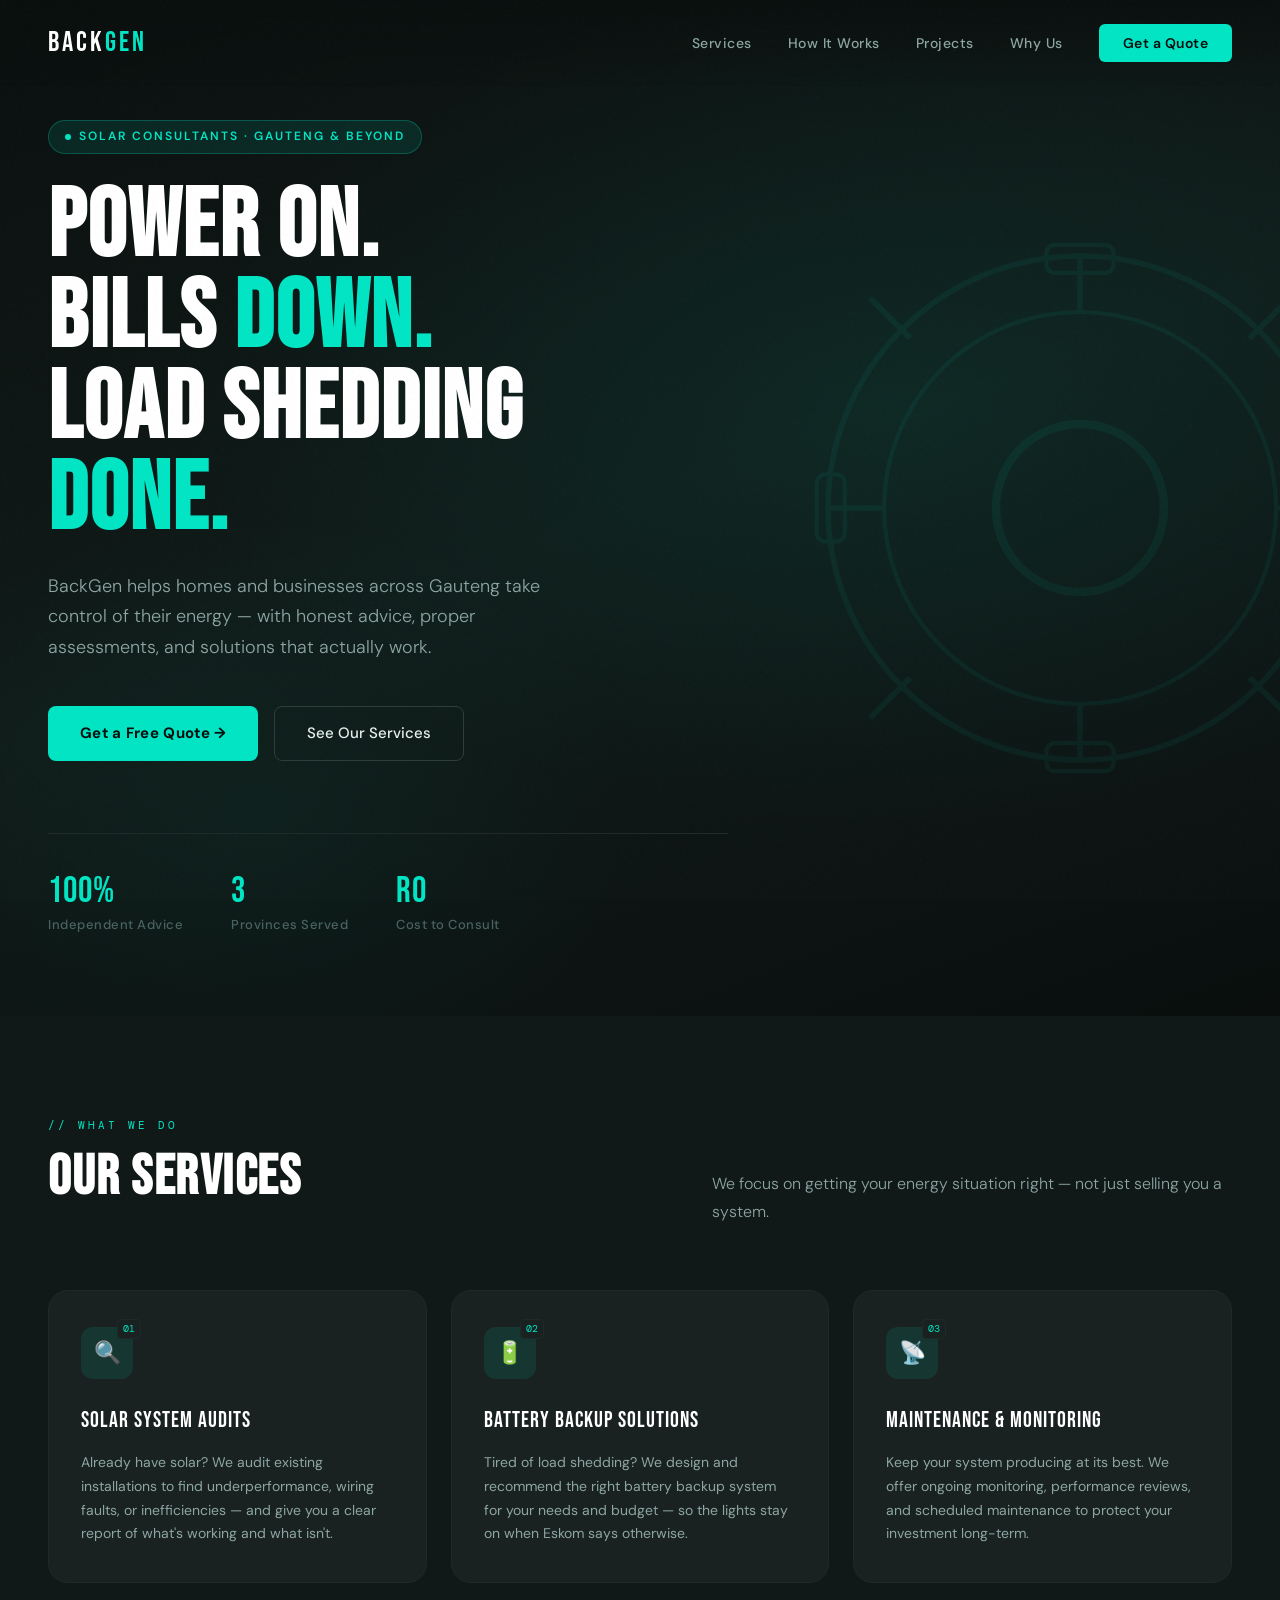
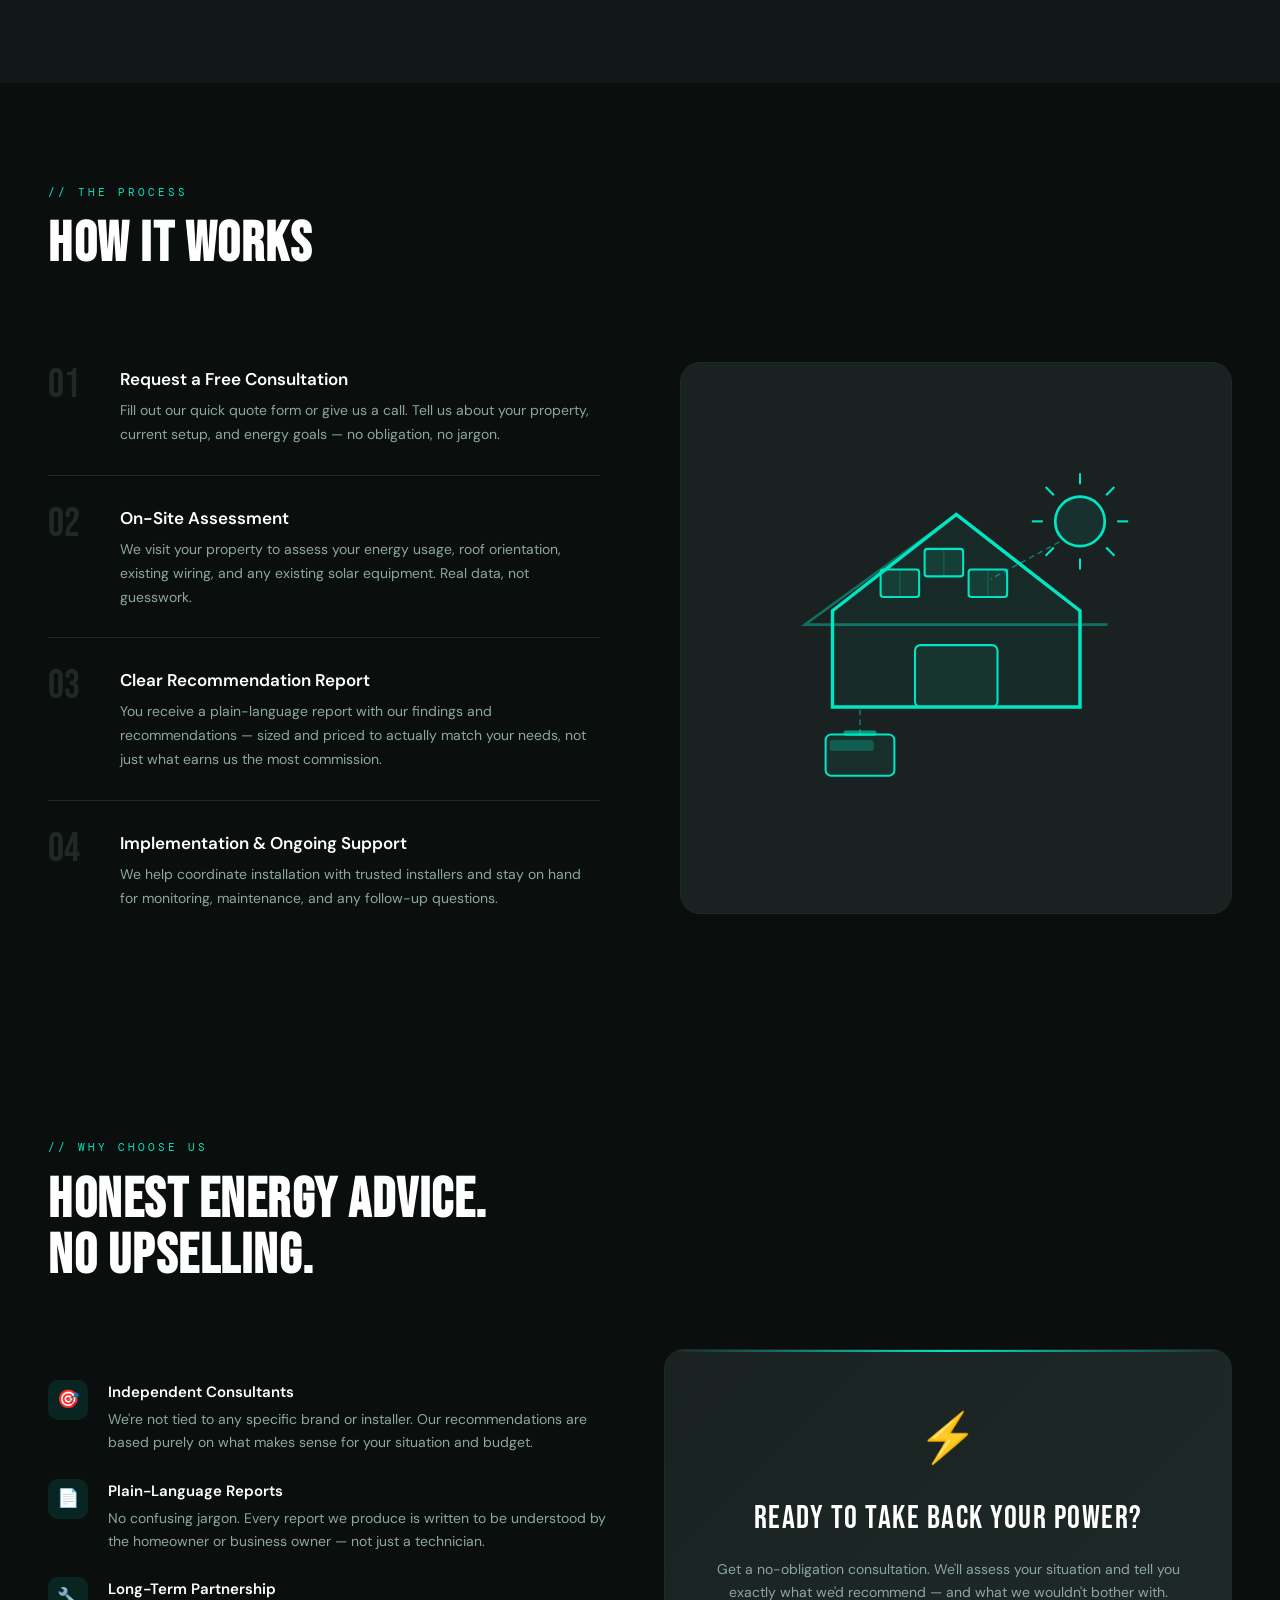
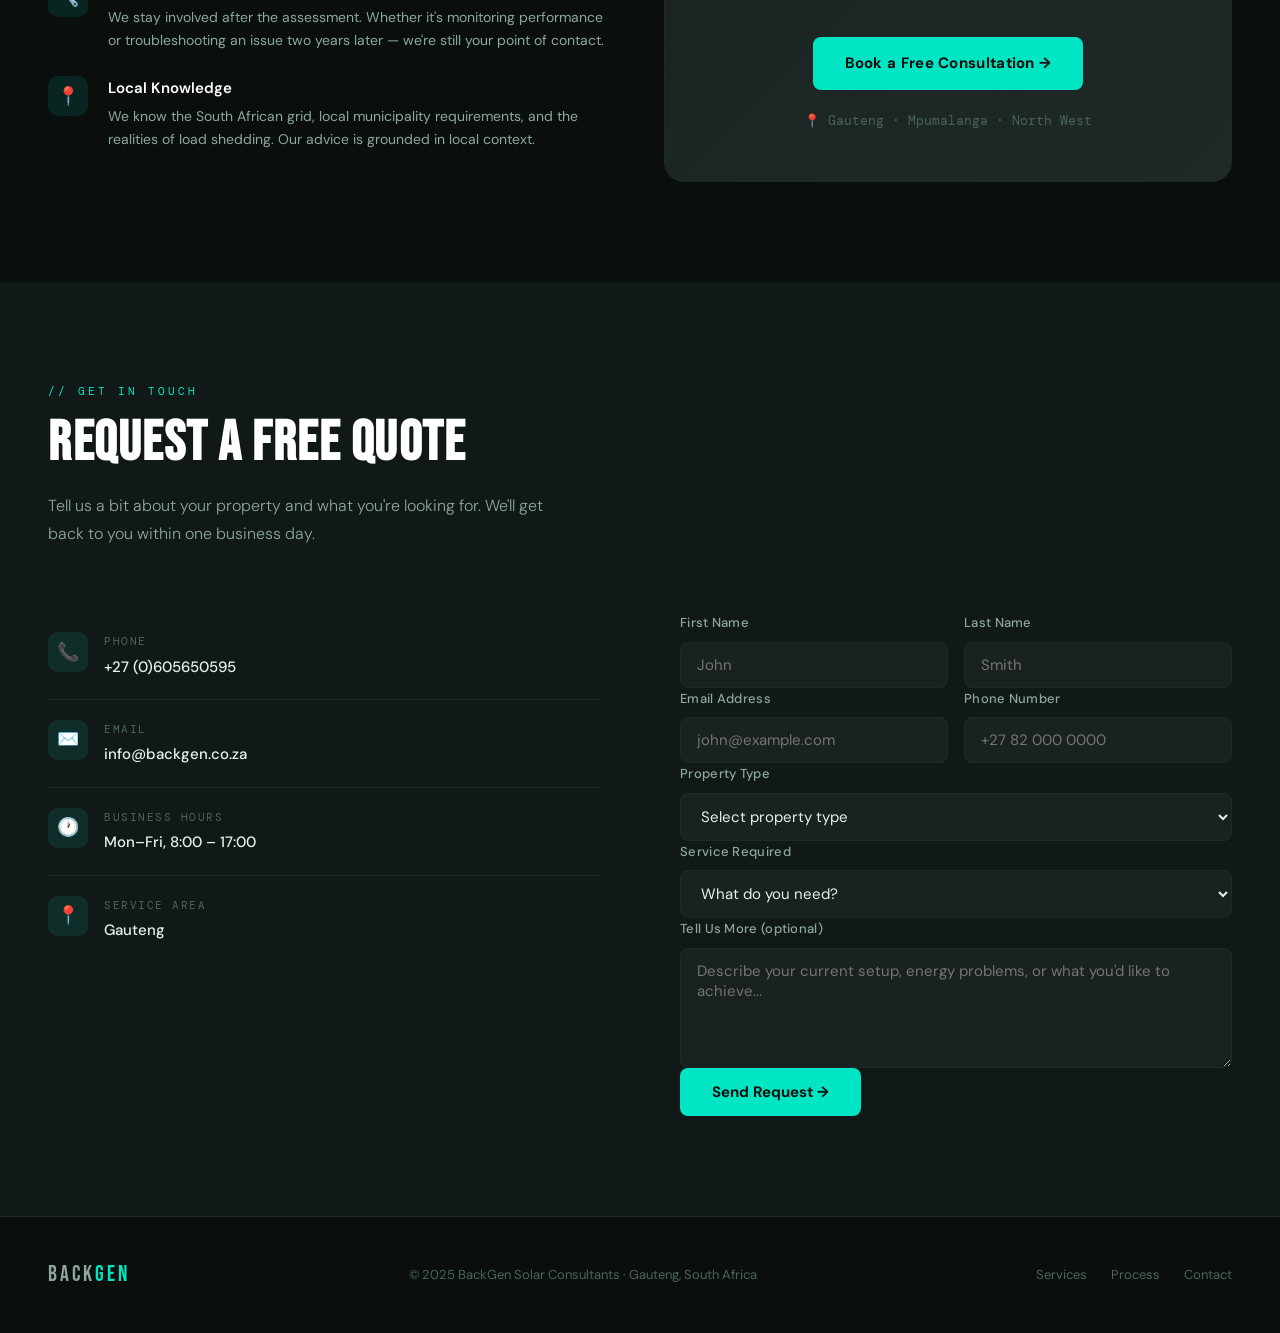
==== commit 9283babd: "removed the projects and also added the formspree submission" ====
--- a/index.html
+++ b/index.html
@@ -996,66 +996,6 @@
     </div>
   </section>
 
-  <!-- PROJECTS -->
-  <section id="projects">
-    <div class="projects-header reveal">
-      <div>
-        <div class="section-label">// Our Work</div>
-        <h2 class="section-title">Recent Projects</h2>
-      </div>
-      <p class="section-sub">More case studies coming soon as we grow. Here's what we've been working on.</p>
-    </div>
-    <div class="projects-grid">
-      <div class="project-card reveal">
-        <div class="project-thumb project-thumb-1">
-          <div class="project-tag">Residential</div>
-          <svg viewBox="0 0 200 200" fill="none" xmlns="http://www.w3.org/2000/svg">
-            <path d="M40 140 L40 90 L100 40 L160 90 L160 140 Z" stroke="#00E5C4" stroke-width="2" fill="rgba(0,229,196,0.06)"/>
-            <rect x="70" y="68" width="25" height="18" rx="2" stroke="#00E5C4" stroke-width="1.5" fill="rgba(0,229,196,0.12)"/>
-            <rect x="100" y="55" width="25" height="18" rx="2" stroke="#00E5C4" stroke-width="1.5" fill="rgba(0,229,196,0.12)"/>
-            <rect x="70" y="135" width="60" height="5" rx="2" fill="#00E5C4" opacity="0.2"/>
-          </svg>
-        </div>
-        <div class="project-info">
-          <div class="project-name">Sandton Residential — 10kWh Backup</div>
-          <div class="project-meta">Audit + Battery System · Gauteng</div>
-        </div>
-      </div>
-      <div class="project-card reveal reveal-delay-1">
-        <div class="project-thumb project-thumb-2">
-          <div class="project-tag">Commercial</div>
-          <svg viewBox="0 0 200 200" fill="none" xmlns="http://www.w3.org/2000/svg">
-            <rect x="40" y="70" width="120" height="90" rx="4" stroke="#00E5C4" stroke-width="2" fill="rgba(0,229,196,0.04)"/>
-            <rect x="55" y="55" width="90" height="20" rx="2" stroke="#00E5C4" stroke-width="1.5" fill="rgba(0,229,196,0.1)"/>
-            <line x1="85" y1="55" x2="85" y2="75" stroke="#00E5C4" stroke-width="0.8" opacity="0.5"/>
-            <line x1="115" y1="55" x2="115" y2="75" stroke="#00E5C4" stroke-width="0.8" opacity="0.5"/>
-            <rect x="80" y="130" width="40" height="30" rx="3" stroke="#00E5C4" stroke-width="1.5" fill="rgba(0,229,196,0.06)"/>
-          </svg>
-        </div>
-        <div class="project-info">
-          <div class="project-name">Midrand Office Block — Audit & Report</div>
-          <div class="project-meta">Full System Audit · Gauteng</div>
-        </div>
-      </div>
-      <div class="project-card reveal reveal-delay-2">
-        <div class="project-thumb project-thumb-3">
-          <div class="project-tag">Monitoring</div>
-          <svg viewBox="0 0 200 200" fill="none" xmlns="http://www.w3.org/2000/svg">
-            <circle cx="100" cy="100" r="50" stroke="#00E5C4" stroke-width="2" fill="rgba(0,229,196,0.04)"/>
-            <circle cx="100" cy="100" r="8" fill="#00E5C4" opacity="0.8"/>
-            <path d="M60 120 Q80 80 100 100 Q120 120 140 80" stroke="#00E5C4" stroke-width="2" fill="none"/>
-            <circle cx="60" cy="120" r="3" fill="#00E5C4" opacity="0.5"/>
-            <circle cx="140" cy="80" r="3" fill="#00E5C4"/>
-          </svg>
-        </div>
-        <div class="project-info">
-          <div class="project-name">Pretoria Home — Ongoing Monitoring</div>
-          <div class="project-meta">Maintenance & Monitoring · Gauteng</div>
-        </div>
-      </div>
-    </div>
-  </section>
-
   <!-- WHY BACKGEN -->
   <section id="why">
     <div class="reveal">
@@ -1120,7 +1060,7 @@
           <div class="contact-icon">📞</div>
           <div>
             <div class="contact-label">Phone</div>
-            <div class="contact-value">+27 (0)__ ___ ____</div>
+            <div class="contact-value">+27 (0)605650595</div>
           </div>
         </div>
         <div class="contact-item">
@@ -1141,61 +1081,71 @@
           <div class="contact-icon">📍</div>
           <div>
             <div class="contact-label">Service Area</div>
-            <div class="contact-value">Gauteng, Mpumalanga & North West</div>
+            <div class="contact-value">Gauteng</div>
           </div>
         </div>
       </div>
 
-      <div class="contact-form reveal reveal-delay-1">
-        <div class="form-row">
-          <div class="form-group">
-            <label>First Name</label>
-            <input type="text" placeholder="John" />
-          </div>
-          <div class="form-group">
-            <label>Last Name</label>
-            <input type="text" placeholder="Smith" />
-          </div>
-        </div>
-        <div class="form-row">
-          <div class="form-group">
-            <label>Email Address</label>
-            <input type="email" placeholder="john@example.com" />
-          </div>
-          <div class="form-group">
-            <label>Phone Number</label>
-            <input type="tel" placeholder="+27 82 000 0000" />
-          </div>
-        </div>
-        <div class="form-group">
-          <label>Property Type</label>
-          <select>
-            <option value="" disabled selected>Select property type</option>
-            <option>Residential (Home)</option>
-            <option>Small Business / SME</option>
-            <option>Commercial / Industrial</option>
-            <option>Agricultural</option>
-          </select>
-        </div>
-        <div class="form-group">
-          <label>Service Required</label>
-          <select>
-            <option value="" disabled selected>What do you need?</option>
-            <option>Solar System Audit</option>
-            <option>Battery Backup / Load Shedding Solution</option>
-            <option>Ongoing Maintenance & Monitoring</option>
-            <option>Not Sure — Need Advice</option>
-          </select>
-        </div>
-        <div class="form-group">
-          <label>Tell Us More (optional)</label>
-          <textarea placeholder="Describe your current setup, energy problems, or what you'd like to achieve..."></textarea>
-        </div>
-        <button type="button" class="form-submit">Send Request →</button>
-      </div>
+ <div class="contact-form reveal reveal-delay-1">
+  <form id="contact-form">
+    <div class="form-row">
+      <div class="form-group">
+        <label>First Name</label>
+        <input type="text" name="first_name" placeholder="John" required />
+      </div>
+      <div class="form-group">
+        <label>Last Name</label>
+        <input type="text" name="last_name" placeholder="Smith" required />
+      </div>
+    </div>
+    <div class="form-row">
+      <div class="form-group">
+        <label>Email Address</label>
+        <input type="email" name="email" placeholder="john@example.com" required />
+      </div>
+      <div class="form-group">
+        <label>Phone Number</label>
+        <input type="tel" name="phone" placeholder="+27 82 000 0000" />
+      </div>
+    </div>
+    <div class="form-group">
+      <label>Property Type</label>
+      <select name="property_type">
+        <option value="" disabled selected>Select property type</option>
+        <option>Residential (Home)</option>
+        <option>Small Business / SME</option>
+        <option>Commercial / Industrial</option>
+        <option>Agricultural</option>
+      </select>
+    </div>
+    <div class="form-group">
+      <label>Service Required</label>
+      <select name="service_required">
+        <option value="" disabled selected>What do you need?</option>
+        <option>Solar System Audit</option>
+        <option>Battery Backup / Load Shedding Solution</option>
+        <option>Ongoing Maintenance & Monitoring</option>
+        <option>Not Sure — Need Advice</option>
+      </select>
+    </div>
+    <div class="form-group">
+      <label>Tell Us More (optional)</label>
+      <textarea name="message" placeholder="Describe your current setup, energy problems, or what you'd like to achieve..."></textarea>
+    </div>
+
+    <!-- Success / error messages -->
+    <p id="form-success" style="display:none; color: green;">
+      ✅ Message sent! We'll be in touch shortly.
+    </p>
+    <p id="form-error" style="display:none; color: red;">
+      ❌ Something went wrong. Please try again.
+    </p>
+
+    <button type="submit" class="form-submit">Send Request →</button>
+  </form>
+</div>
     </div>
   </section>
-
   <!-- FOOTER -->
   <footer>
     <div class="footer-logo">BACK<span>GEN</span></div>
@@ -1220,15 +1170,48 @@
     }, { threshold: 0.1, rootMargin: '0px 0px -40px 0px' });
     revealEls.forEach(el => observer.observe(el));
 
-    // Form submit placeholder
-    document.querySelector('.form-submit').addEventListener('click', function() {
-      this.textContent = '✓ Request Sent!';
-      this.style.background = '#00b89e';
-      setTimeout(() => {
-        this.textContent = 'Send Request →';
-        this.style.background = '';
-      }, 3000);
+    document.addEventListener('DOMContentLoaded', function () {
+    const form = document.getElementById('contact-form');
+
+    if (!form) {
+      console.error('Form not found');
+      return;
+    }
+
+    form.addEventListener('submit', async function (e) {
+      e.preventDefault();
+      e.stopPropagation();
+
+      const submitBtn = form.querySelector('button[type="submit"]');
+      submitBtn.disabled = true;
+      submitBtn.textContent = 'Sending...';
+
+      const data = new FormData(form);
+
+      try {
+        const res = await fetch('https://formspree.io/f/xlgkbnkl', {
+          method: 'POST',
+          body: data,
+          headers: { Accept: 'application/json' }
+        });
+
+        if (res.ok) {
+          form.reset();
+          document.getElementById('form-success').style.display = 'block';
+          document.getElementById('form-error').style.display = 'none';
+          submitBtn.textContent = 'Sent ✓';
+        } else {
+          document.getElementById('form-error').style.display = 'block';
+          submitBtn.disabled = false;
+          submitBtn.textContent = 'Send Request →';
+        }
+      } catch {
+        document.getElementById('form-error').style.display = 'block';
+        submitBtn.disabled = false;
+        submitBtn.textContent = 'Send Request →';
+      }
     });
+  });
 
     // Nav scroll effect
     const nav = document.querySelector('nav');
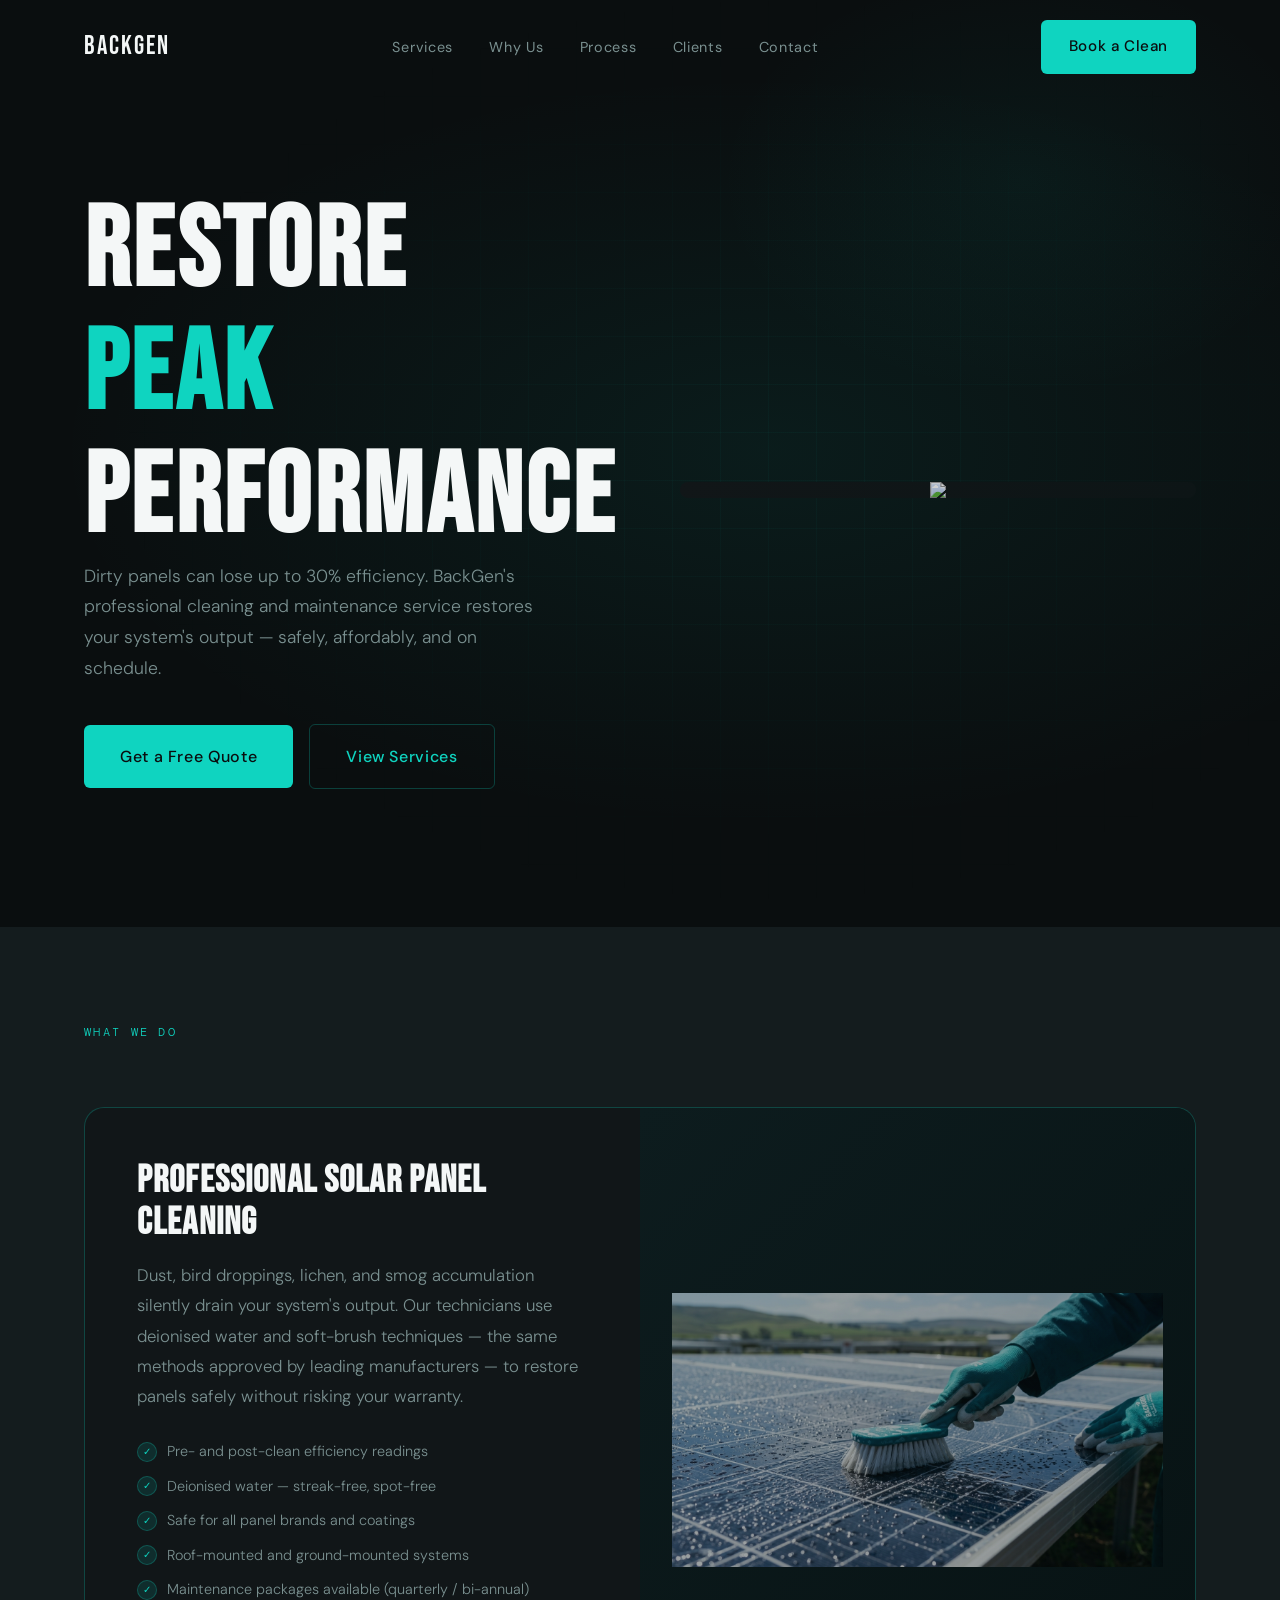
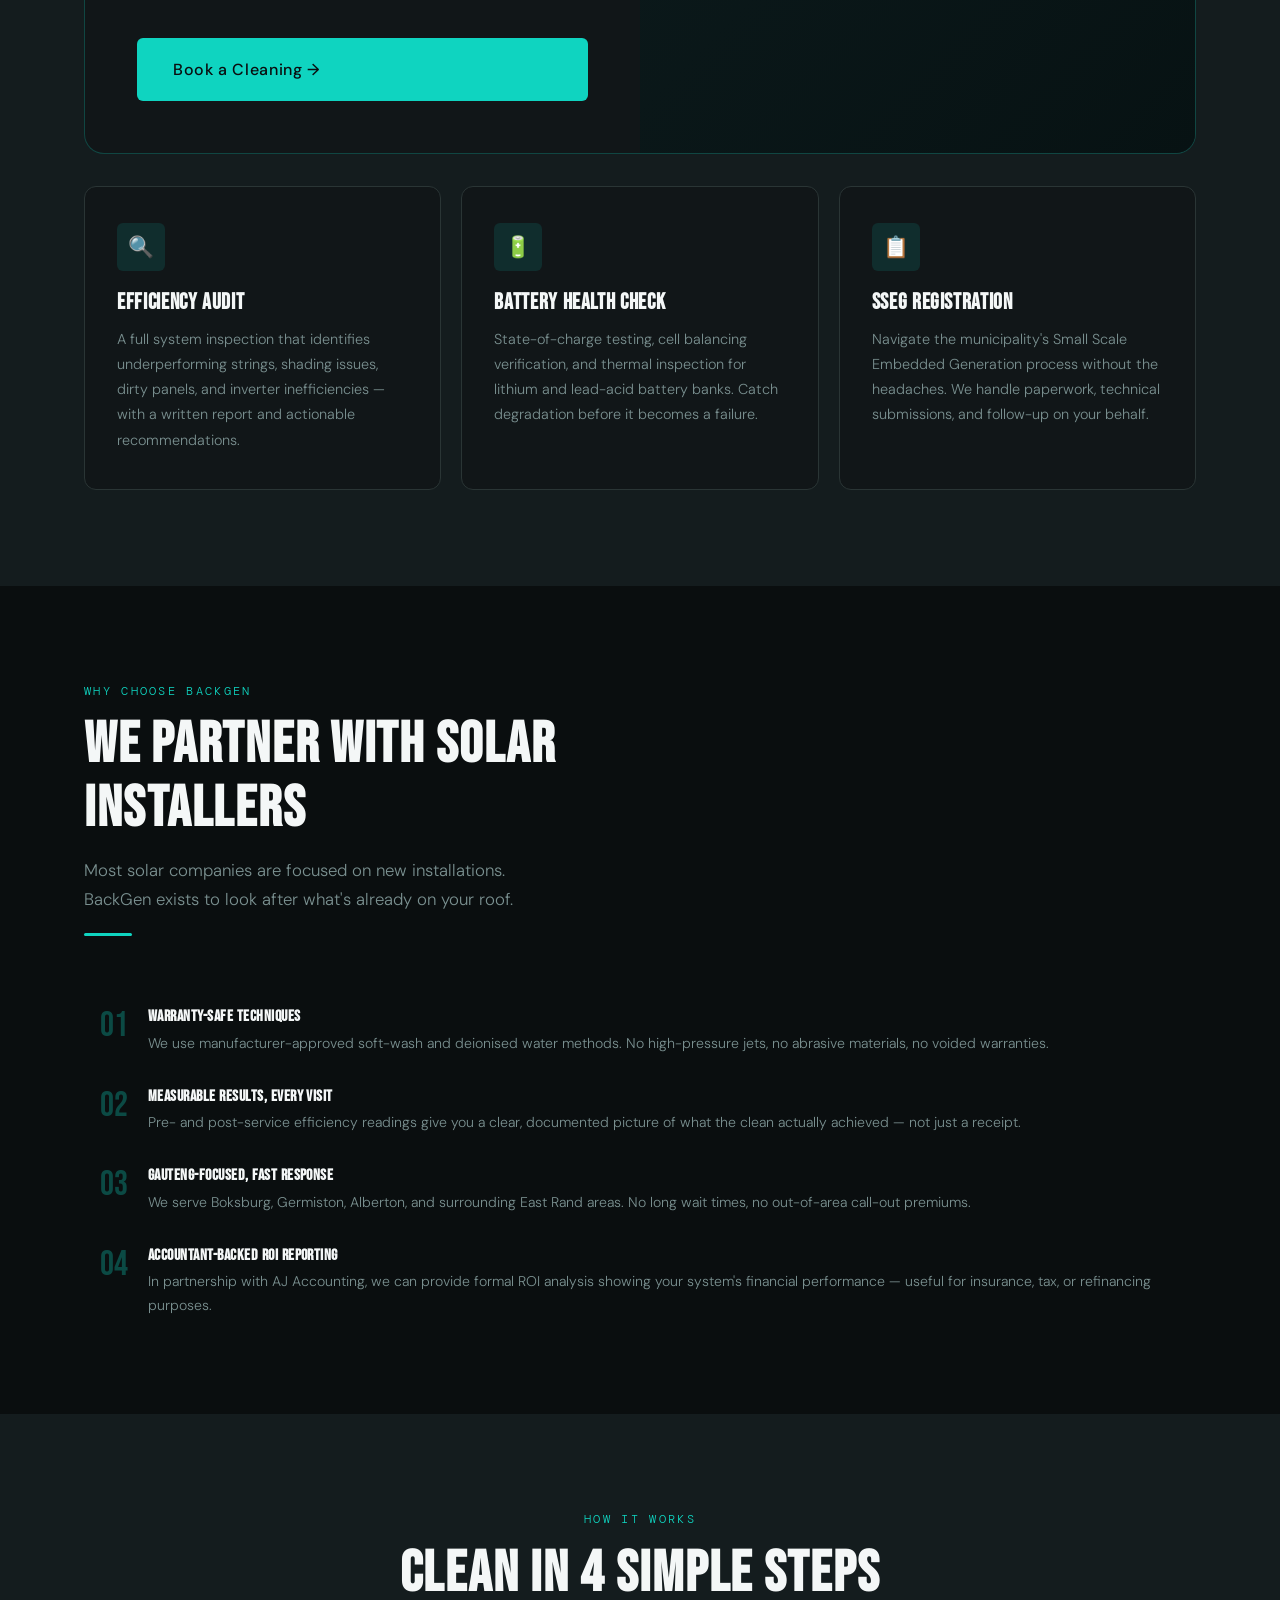
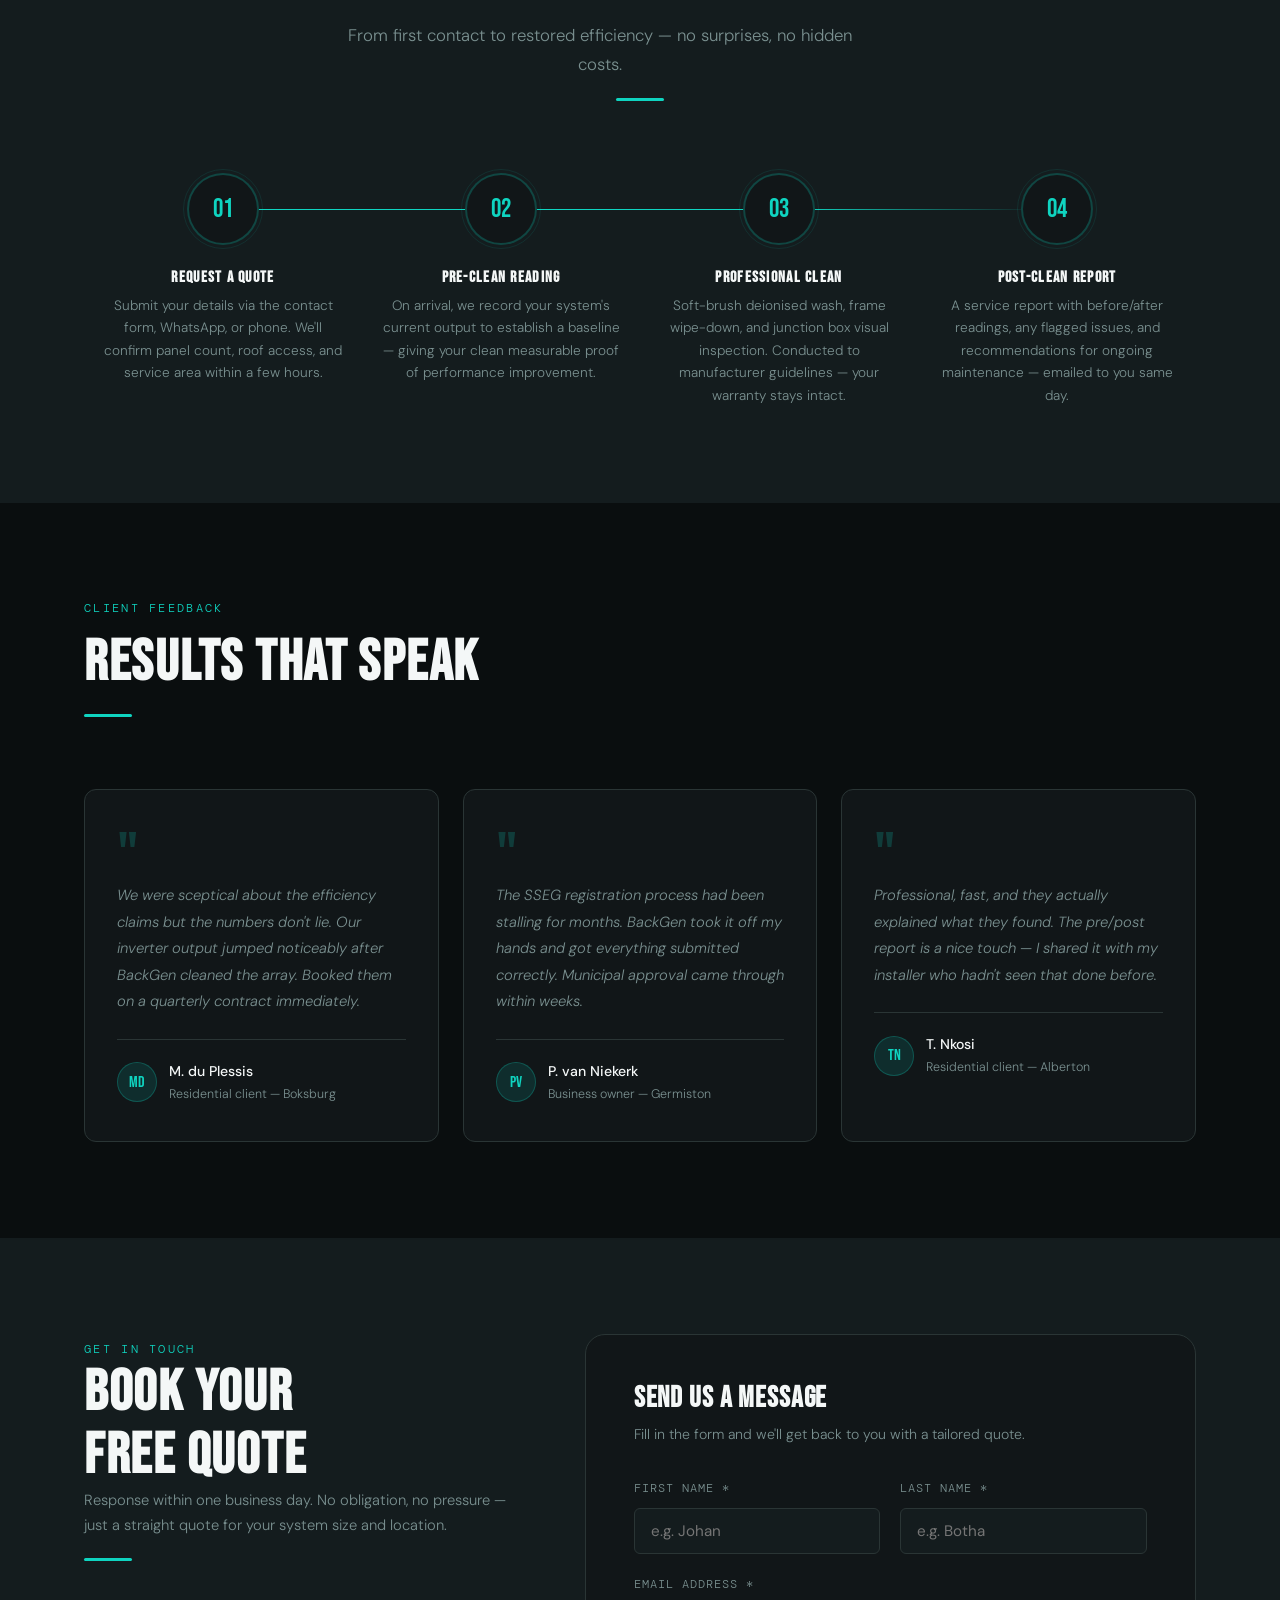
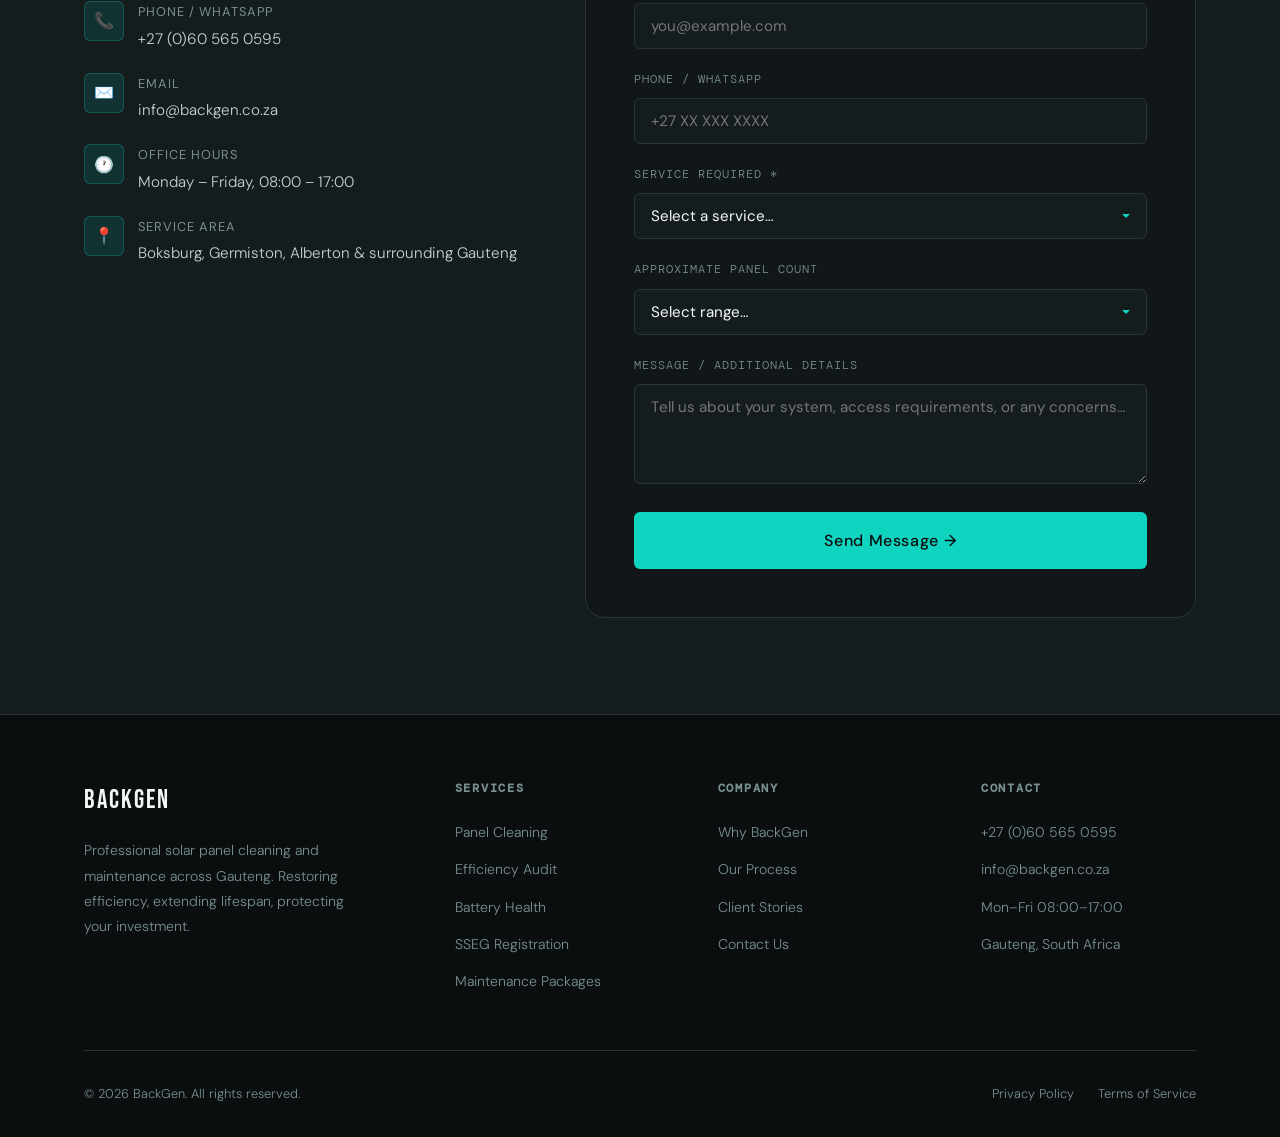
==== commit 8078ffaa: "rewrite the website added two images and split up the css and html file for readability and maintane" ====
--- a/index.html
+++ b/index.html
@@ -3,1229 +3,661 @@
 <head>
   <meta charset="UTF-8" />
   <meta name="viewport" content="width=device-width, initial-scale=1.0" />
-  <title>BackGen — Solar Consultants</title>
+  <meta name="description" content="BackGen — Professional solar panel cleaning and maintenance across Gauteng. Restore peak efficiency, extend system lifespan, and maximise your solar ROI." />
+  <meta name="keywords" content="solar panel cleaning, solar maintenance, SSEG registration, Gauteng solar, Boksburg solar, solar efficiency" />
+  <title>BackGen | Solar Panel Cleaning & Maintenance — Gauteng</title>
   <link rel="preconnect" href="https://fonts.googleapis.com" />
-  <link href="https://fonts.googleapis.com/css2?family=Bebas+Neue&family=DM+Sans:wght@300;400;500;600&family=DM+Mono:wght@400;500&display=swap" rel="stylesheet" />
-  <style>
-    :root {
-      --teal: #00E5C4;
-      --teal-dim: #00b89e;
-      --teal-glow: rgba(0, 229, 196, 0.15);
-      --dark: #0a0f0e;
-      --dark-2: #111918;
-      --dark-3: #192220;
-      --dark-4: #1f2a28;
-      --mid: #2c3d3a;
-      --text: #e8f0ef;
-      --text-dim: #8da6a2;
-      --text-dimmer: #4a6360;
-      --white: #ffffff;
-      --radius: 12px;
-      --radius-lg: 20px;
-    }
-
-    *, *::before, *::after { box-sizing: border-box; margin: 0; padding: 0; }
-
-    html { scroll-behavior: smooth; }
-
-    body {
-      background: var(--dark);
-      color: var(--text);
-      font-family: 'DM Sans', sans-serif;
-      font-size: 16px;
-      line-height: 1.65;
-      overflow-x: hidden;
-    }
-
-    /* ── NOISE OVERLAY ── */
-    body::before {
-      content: '';
-      position: fixed;
-      inset: 0;
-      background-image: url("data:image/svg+xml,%3Csvg viewBox='0 0 256 256' xmlns='http://www.w3.org/2000/svg'%3E%3Cfilter id='noise'%3E%3CfeTurbulence type='fractalNoise' baseFrequency='0.9' numOctaves='4' stitchTiles='stitch'/%3E%3C/filter%3E%3Crect width='100%25' height='100%25' filter='url(%23noise)' opacity='0.04'/%3E%3C/svg%3E");
-      pointer-events: none;
-      z-index: 1000;
-      opacity: 0.5;
-    }
-
-    /* ── NAV ── */
-    nav {
-      position: fixed;
-      top: 0; left: 0; right: 0;
-      z-index: 100;
-      padding: 20px 48px;
-      display: flex;
-      align-items: center;
-      justify-content: space-between;
-      background: linear-gradient(to bottom, rgba(10,15,14,0.95), transparent);
-      backdrop-filter: blur(2px);
-    }
-
-    .nav-logo {
-      font-family: 'Bebas Neue', sans-serif;
-      font-size: 28px;
-      letter-spacing: 3px;
-      color: var(--white);
-      text-decoration: none;
-    }
-
-    .nav-logo span { color: var(--teal); }
-
-    .nav-links {
-      display: flex;
-      gap: 36px;
-      list-style: none;
-    }
-
-    .nav-links a {
-      color: var(--text-dim);
-      text-decoration: none;
-      font-size: 14px;
-      font-weight: 500;
-      letter-spacing: 0.5px;
-      transition: color 0.2s;
-    }
-
-    .nav-links a:hover { color: var(--teal); }
-
-    .nav-cta {
-      background: var(--teal);
-      color: var(--dark) !important;
-      padding: 10px 24px;
-      border-radius: 6px;
-      font-weight: 600 !important;
-      transition: background 0.2s, transform 0.15s !important;
-    }
-
-    .nav-cta:hover {
-      background: var(--teal-dim) !important;
-      transform: translateY(-1px);
-    }
-
-    /* ── HERO ── */
-    #hero {
-      min-height: 100vh;
-      display: flex;
-      flex-direction: column;
-      justify-content: center;
-      padding: 120px 48px 80px;
-      position: relative;
-      overflow: hidden;
-    }
-
-    .hero-bg {
-      position: absolute;
-      inset: 0;
-      background:
-        radial-gradient(ellipse 80% 60% at 70% 40%, rgba(0,229,196,0.07) 0%, transparent 70%),
-        radial-gradient(ellipse 50% 50% at 20% 80%, rgba(0,229,196,0.04) 0%, transparent 60%),
-        linear-gradient(160deg, #0a0f0e 0%, #0f1a18 50%, #0a0f0e 100%);
-    }
-
-    /* Gear ring decoration */
-    .gear-deco {
-      position: absolute;
-      right: -80px;
-      top: 50%;
-      transform: translateY(-50%);
-      width: 560px;
-      height: 560px;
-      opacity: 0.06;
-      animation: spin-slow 60s linear infinite;
-    }
-
-    @keyframes spin-slow { to { transform: translateY(-50%) rotate(360deg); } }
-
-    .hero-content {
-      position: relative;
-      max-width: 680px;
-    }
-
-    .hero-badge {
-      display: inline-flex;
-      align-items: center;
-      gap: 8px;
-      background: rgba(0,229,196,0.1);
-      border: 1px solid rgba(0,229,196,0.25);
-      color: var(--teal);
-      font-size: 12px;
-      font-weight: 600;
-      letter-spacing: 2px;
-      text-transform: uppercase;
-      padding: 6px 16px;
-      border-radius: 100px;
-      margin-bottom: 28px;
-      animation: fadeUp 0.6s ease both;
-    }
-
-    .hero-badge::before {
-      content: '';
-      width: 6px; height: 6px;
-      background: var(--teal);
-      border-radius: 50%;
-      animation: pulse 2s ease infinite;
-    }
-
-    @keyframes pulse {
-      0%, 100% { opacity: 1; transform: scale(1); }
-      50% { opacity: 0.5; transform: scale(1.4); }
-    }
-
-    .hero-title {
-      font-family: 'Bebas Neue', sans-serif;
-      font-size: clamp(52px, 8vw, 96px);
-      line-height: 0.95;
-      letter-spacing: 2px;
-      color: var(--white);
-      margin-bottom: 24px;
-      animation: fadeUp 0.6s 0.1s ease both;
-    }
-
-    .hero-title .accent { color: var(--teal); }
-
-    .hero-sub {
-      font-size: 18px;
-      color: var(--text-dim);
-      max-width: 520px;
-      line-height: 1.7;
-      margin-bottom: 44px;
-      font-weight: 300;
-      animation: fadeUp 0.6s 0.2s ease both;
-    }
-
-    .hero-actions {
-      display: flex;
-      gap: 16px;
-      flex-wrap: wrap;
-      animation: fadeUp 0.6s 0.3s ease both;
-    }
-
-    .btn-primary {
-      background: var(--teal);
-      color: var(--dark);
-      padding: 14px 32px;
-      border-radius: 8px;
-      font-weight: 700;
-      font-size: 15px;
-      text-decoration: none;
-      letter-spacing: 0.3px;
-      transition: all 0.2s;
-      display: inline-flex;
-      align-items: center;
-      gap: 8px;
-    }
-
-    .btn-primary:hover {
-      background: var(--teal-dim);
-      transform: translateY(-2px);
-      box-shadow: 0 8px 30px rgba(0,229,196,0.3);
-    }
-
-    .btn-secondary {
-      background: transparent;
-      color: var(--text);
-      padding: 14px 32px;
-      border-radius: 8px;
-      font-weight: 500;
-      font-size: 15px;
-      text-decoration: none;
-      border: 1px solid var(--mid);
-      transition: all 0.2s;
-    }
-
-    .btn-secondary:hover {
-      border-color: var(--teal);
-      color: var(--teal);
-    }
-
-    .hero-stats {
-      display: flex;
-      gap: 48px;
-      margin-top: 72px;
-      padding-top: 40px;
-      border-top: 1px solid var(--dark-4);
-      animation: fadeUp 0.6s 0.4s ease both;
-    }
-
-    .stat-item {}
-
-    .stat-num {
-      font-family: 'Bebas Neue', sans-serif;
-      font-size: 36px;
-      color: var(--teal);
-      letter-spacing: 1px;
-      line-height: 1;
-    }
-
-    .stat-label {
-      font-size: 13px;
-      color: var(--text-dimmer);
-      margin-top: 4px;
-      font-weight: 500;
-      letter-spacing: 0.5px;
-    }
-
-    @keyframes fadeUp {
-      from { opacity: 0; transform: translateY(24px); }
-      to   { opacity: 1; transform: translateY(0); }
-    }
-
-    /* ── SECTION BASE ── */
-    section { padding: 100px 48px; }
-
-    .section-label {
-      font-family: 'DM Mono', monospace;
-      font-size: 11px;
-      letter-spacing: 3px;
-      text-transform: uppercase;
-      color: var(--teal);
-      margin-bottom: 16px;
-    }
-
-    .section-title {
-      font-family: 'Bebas Neue', sans-serif;
-      font-size: clamp(36px, 5vw, 56px);
-      line-height: 1;
-      letter-spacing: 1.5px;
-      color: var(--white);
-      margin-bottom: 20px;
-    }
-
-    .section-sub {
-      font-size: 16px;
-      color: var(--text-dim);
-      max-width: 520px;
-      line-height: 1.75;
-      font-weight: 300;
-    }
-
-    /* ── SERVICES ── */
-    #services { background: var(--dark-2); }
-
-    .services-header {
-      display: flex;
-      justify-content: space-between;
-      align-items: flex-end;
-      margin-bottom: 64px;
-      gap: 32px;
-      flex-wrap: wrap;
-    }
-
-    .services-grid {
-      display: grid;
-      grid-template-columns: repeat(3, 1fr);
-      gap: 24px;
-    }
-
-    .service-card {
-      background: var(--dark-3);
-      border: 1px solid var(--dark-4);
-      border-radius: var(--radius-lg);
-      padding: 36px 32px;
-      transition: all 0.3s;
-      position: relative;
-      overflow: hidden;
-      cursor: default;
-    }
-
-    .service-card::before {
-      content: '';
-      position: absolute;
-      inset: 0;
-      background: linear-gradient(135deg, var(--teal-glow), transparent);
-      opacity: 0;
-      transition: opacity 0.3s;
-    }
-
-    .service-card:hover {
-      border-color: rgba(0,229,196,0.3);
-      transform: translateY(-4px);
-      box-shadow: 0 20px 60px rgba(0,0,0,0.4);
-    }
-
-    .service-card:hover::before { opacity: 1; }
-
-    .service-icon {
-      width: 52px;
-      height: 52px;
-      background: rgba(0,229,196,0.1);
-      border-radius: 12px;
-      display: flex;
-      align-items: center;
-      justify-content: center;
-      margin-bottom: 24px;
-      font-size: 22px;
-      position: relative;
-    }
-
-    .service-number {
-      position: absolute;
-      top: -8px;
-      right: -8px;
-      font-family: 'DM Mono', monospace;
-      font-size: 10px;
-      color: var(--teal);
-      background: var(--dark-3);
-      border: 1px solid var(--dark-4);
-      border-radius: 4px;
-      padding: 1px 5px;
-    }
-
-    .service-title {
-      font-family: 'Bebas Neue', sans-serif;
-      font-size: 22px;
-      letter-spacing: 1px;
-      color: var(--white);
-      margin-bottom: 12px;
-    }
-
-    .service-desc {
-      font-size: 14px;
-      color: var(--text-dim);
-      line-height: 1.7;
-    }
-
-    /* ── HOW IT WORKS ── */
-    #how-it-works { background: var(--dark); }
-
-    .steps-container {
-      display: grid;
-      grid-template-columns: 1fr 1fr;
-      gap: 80px;
-      align-items: center;
-      margin-top: 64px;
-    }
-
-    .steps-list {
-      display: flex;
-      flex-direction: column;
-      gap: 0;
-    }
-
-    .step-item {
-      display: flex;
-      gap: 24px;
-      padding: 28px 0;
-      border-bottom: 1px solid var(--dark-4);
-      transition: all 0.2s;
-    }
-
-    .step-item:last-child { border-bottom: none; }
-
-    .step-num {
-      font-family: 'Bebas Neue', sans-serif;
-      font-size: 40px;
-      color: var(--dark-4);
-      line-height: 1;
-      min-width: 48px;
-      transition: color 0.2s;
-    }
-
-    .step-item:hover .step-num { color: var(--teal); }
-
-    .step-body {}
-
-    .step-title {
-      font-weight: 600;
-      font-size: 17px;
-      color: var(--white);
-      margin-bottom: 6px;
-    }
-
-    .step-desc {
-      font-size: 14px;
-      color: var(--text-dim);
-      line-height: 1.7;
-    }
-
-    .steps-visual {
-      position: relative;
-      aspect-ratio: 1;
-      background: var(--dark-3);
-      border-radius: var(--radius-lg);
-      border: 1px solid var(--dark-4);
-      overflow: hidden;
-      display: flex;
-      align-items: center;
-      justify-content: center;
-    }
-
-    /* SVG solar house illustration */
-    .steps-visual svg { width: 75%; height: 75%; }
-
-    /* ── PROJECTS / PLACEHOLDER ── */
-    #projects { background: var(--dark-2); }
-
-    .projects-header {
-      display: flex;
-      justify-content: space-between;
-      align-items: flex-end;
-      margin-bottom: 56px;
-      flex-wrap: wrap;
-      gap: 24px;
-    }
-
-    .projects-grid {
-      display: grid;
-      grid-template-columns: repeat(3, 1fr);
-      gap: 24px;
-    }
-
-    .project-card {
-      border-radius: var(--radius-lg);
-      overflow: hidden;
-      background: var(--dark-3);
-      border: 1px solid var(--dark-4);
-      transition: transform 0.3s, box-shadow 0.3s;
-    }
-
-    .project-card:hover {
-      transform: translateY(-6px);
-      box-shadow: 0 24px 60px rgba(0,0,0,0.5);
-    }
-
-    .project-thumb {
-      aspect-ratio: 16/10;
-      background: var(--dark-4);
-      position: relative;
-      overflow: hidden;
-      display: flex;
-      align-items: center;
-      justify-content: center;
-    }
-
-    .project-thumb-1 { background: linear-gradient(135deg, #112820, #0d2420); }
-    .project-thumb-2 { background: linear-gradient(135deg, #0f2222, #132d2a); }
-    .project-thumb-3 { background: linear-gradient(135deg, #0d2018, #112a24); }
-
-    .project-thumb svg { width: 60%; opacity: 0.3; }
-
-    .project-tag {
-      position: absolute;
-      top: 16px;
-      left: 16px;
-      background: rgba(0,229,196,0.15);
-      border: 1px solid rgba(0,229,196,0.3);
-      color: var(--teal);
-      font-size: 11px;
-      font-weight: 600;
-      letter-spacing: 1.5px;
-      text-transform: uppercase;
-      padding: 4px 12px;
-      border-radius: 100px;
-    }
-
-    .project-info {
-      padding: 24px;
-    }
-
-    .project-name {
-      font-weight: 600;
-      font-size: 16px;
-      color: var(--white);
-      margin-bottom: 6px;
-    }
-
-    .project-meta {
-      font-size: 13px;
-      color: var(--text-dimmer);
-      font-family: 'DM Mono', monospace;
-    }
-
-    /* ── WHY BACKGEN ── */
-    #why { background: var(--dark); }
-
-    .why-grid {
-      display: grid;
-      grid-template-columns: 1fr 1fr;
-      gap: 48px;
-      align-items: center;
-      margin-top: 64px;
-    }
-
-    .why-items {
-      display: flex;
-      flex-direction: column;
-      gap: 24px;
-    }
-
-    .why-item {
-      display: flex;
-      gap: 20px;
-      align-items: flex-start;
-    }
-
-    .why-icon {
-      width: 40px;
-      height: 40px;
-      min-width: 40px;
-      background: rgba(0,229,196,0.1);
-      border-radius: 10px;
-      display: flex;
-      align-items: center;
-      justify-content: center;
-      font-size: 18px;
-    }
-
-    .why-body {}
-
-    .why-title {
-      font-weight: 600;
-      font-size: 15px;
-      color: var(--white);
-      margin-bottom: 4px;
-    }
-
-    .why-desc {
-      font-size: 14px;
-      color: var(--text-dim);
-      line-height: 1.65;
-    }
-
-    .why-cta-box {
-      background: linear-gradient(135deg, var(--dark-3), var(--dark-4));
-      border: 1px solid var(--dark-4);
-      border-radius: var(--radius-lg);
-      padding: 48px 40px;
-      text-align: center;
-      position: relative;
-      overflow: hidden;
-    }
-
-    .why-cta-box::before {
-      content: '';
-      position: absolute;
-      top: 0; left: 0; right: 0;
-      height: 2px;
-      background: linear-gradient(90deg, transparent, var(--teal), transparent);
-    }
-
-    .why-cta-title {
-      font-family: 'Bebas Neue', sans-serif;
-      font-size: 32px;
-      letter-spacing: 1.5px;
-      color: var(--white);
-      margin-bottom: 12px;
-    }
-
-    .why-cta-sub {
-      font-size: 14px;
-      color: var(--text-dim);
-      margin-bottom: 32px;
-      line-height: 1.7;
-    }
-
-    .service-area {
-      display: inline-flex;
-      align-items: center;
-      gap: 8px;
-      font-size: 13px;
-      color: var(--text-dimmer);
-      font-family: 'DM Mono', monospace;
-      margin-top: 20px;
-    }
-
-    /* ── CONTACT ── */
-    #contact {
-      background: var(--dark-2);
-    }
-
-    .contact-wrapper {
-      display: grid;
-      grid-template-columns: 1fr 1fr;
-      gap: 80px;
-      align-items: start;
-      margin-top: 64px;
-    }
-
-    .contact-info {}
-
-    .contact-item {
-      display: flex;
-      gap: 16px;
-      align-items: flex-start;
-      padding: 20px 0;
-      border-bottom: 1px solid var(--dark-4);
-    }
-
-    .contact-item:last-child { border-bottom: none; }
-
-    .contact-icon {
-      width: 40px; height: 40px;
-      background: rgba(0,229,196,0.1);
-      border-radius: 10px;
-      display: flex;
-      align-items: center;
-      justify-content: center;
-      font-size: 18px;
-      min-width: 40px;
-    }
-
-    .contact-label {
-      font-size: 11px;
-      font-family: 'DM Mono', monospace;
-      color: var(--text-dimmer);
-      letter-spacing: 1.5px;
-      text-transform: uppercase;
-      margin-bottom: 4px;
-    }
-
-    .contact-value {
-      font-size: 15px;
-      color: var(--text);
-      font-weight: 500;
-    }
-
-    .contact-form {
-      display: flex;
-      flex-direction: column;
-      gap: 20px;
-    }
-
-    .form-row {
-      display: grid;
-      grid-template-columns: 1fr 1fr;
-      gap: 16px;
-    }
-
-    .form-group {
-      display: flex;
-      flex-direction: column;
-      gap: 8px;
-    }
-
-    .form-group label {
-      font-size: 13px;
-      font-weight: 500;
-      color: var(--text-dim);
-      letter-spacing: 0.3px;
-    }
-
-    .form-group input,
-    .form-group select,
-    .form-group textarea {
-      background: var(--dark-3);
-      border: 1px solid var(--dark-4);
-      border-radius: 8px;
-      padding: 12px 16px;
-      color: var(--text);
-      font-family: 'DM Sans', sans-serif;
-      font-size: 15px;
-      outline: none;
-      transition: border-color 0.2s;
-      width: 100%;
-    }
-
-    .form-group input:focus,
-    .form-group select:focus,
-    .form-group textarea:focus {
-      border-color: var(--teal);
-      box-shadow: 0 0 0 3px rgba(0,229,196,0.07);
-    }
-
-    .form-group select option { background: var(--dark-3); }
-
-    .form-group textarea { resize: vertical; min-height: 120px; }
-
-    .form-submit {
-      background: var(--teal);
-      color: var(--dark);
-      border: none;
-      padding: 14px 32px;
-      border-radius: 8px;
-      font-weight: 700;
-      font-size: 15px;
-      cursor: pointer;
-      transition: all 0.2s;
-      font-family: 'DM Sans', sans-serif;
-      display: flex;
-      align-items: center;
-      justify-content: center;
-      gap: 8px;
-    }
-
-    .form-submit:hover {
-      background: var(--teal-dim);
-      transform: translateY(-1px);
-      box-shadow: 0 6px 24px rgba(0,229,196,0.25);
-    }
-
-    /* ── FOOTER ── */
-    footer {
-      background: var(--dark);
-      border-top: 1px solid var(--dark-4);
-      padding: 40px 48px;
-      display: flex;
-      align-items: center;
-      justify-content: space-between;
-      flex-wrap: wrap;
-      gap: 16px;
-    }
-
-    .footer-logo {
-      font-family: 'Bebas Neue', sans-serif;
-      font-size: 22px;
-      letter-spacing: 3px;
-      color: var(--text-dim);
-    }
-
-    .footer-logo span { color: var(--teal); }
-
-    .footer-copy {
-      font-size: 13px;
-      color: var(--text-dimmer);
-    }
-
-    .footer-links {
-      display: flex;
-      gap: 24px;
-    }
-
-    .footer-links a {
-      font-size: 13px;
-      color: var(--text-dimmer);
-      text-decoration: none;
-      transition: color 0.2s;
-    }
-
-    .footer-links a:hover { color: var(--teal); }
-
-    /* ── RESPONSIVE ── */
-    @media (max-width: 900px) {
-      nav { padding: 16px 24px; }
-      .nav-links { display: none; }
-      section { padding: 72px 24px; }
-      #hero { padding: 100px 24px 72px; }
-      .services-grid, .projects-grid { grid-template-columns: 1fr; }
-      .steps-container, .why-grid, .contact-wrapper { grid-template-columns: 1fr; gap: 40px; }
-      .steps-visual { display: none; }
-      .form-row { grid-template-columns: 1fr; }
-      footer { padding: 32px 24px; flex-direction: column; text-align: center; }
-      .hero-stats { gap: 24px; flex-wrap: wrap; }
-      .gear-deco { display: none; }
-    }
-
-    /* ── SCROLL REVEAL ── */
-    .reveal {
-      opacity: 0;
-      transform: translateY(32px);
-      transition: opacity 0.6s ease, transform 0.6s ease;
-    }
-
-    .reveal.visible {
-      opacity: 1;
-      transform: none;
-    }
-
-    .reveal-delay-1 { transition-delay: 0.1s; }
-    .reveal-delay-2 { transition-delay: 0.2s; }
-    .reveal-delay-3 { transition-delay: 0.3s; }
-  </style>
+  <link rel="preconnect" href="https://fonts.gstatic.com" crossorigin />
+  <link rel="stylesheet" href="styles.css" />
+  <!-- Open Graph -->
+  <meta property="og:title" content="BackGen | Solar Panel Cleaning & Maintenance" />
+  <meta property="og:description" content="Professional solar maintenance across Gauteng. Restore efficiency, ensure compliance, maximise ROI." />
+  <meta property="og:type" content="website" />
+  <meta property="og:url" content="https://backgen.co.za" />
 </head>
 <body>
 
-  <!-- NAV -->
-  <nav>
-    <a href="#hero" class="nav-logo">BACK<span>GEN</span></a>
-    <ul class="nav-links">
-      <li><a href="#services">Services</a></li>
-      <li><a href="#how-it-works">How It Works</a></li>
-      <li><a href="#projects">Projects</a></li>
-      <li><a href="#why">Why Us</a></li>
-      <li><a href="#contact" class="nav-cta">Get a Quote</a></li>
-    </ul>
+  <!-- ═══════════════════════════════════════════════
+       NAVIGATION
+  ══════════════════════════════════════════════════ -->
+  <nav class="nav" id="nav" role="navigation" aria-label="Main navigation">
+    <div class="container">
+      <div class="nav-inner">
+
+        <a href="#home" class="nav-logo" aria-label="BackGen Home">
+          <span class="nav-logo-text">BackGen</span>
+        </a>
+
+        <ul class="nav-links" role="list">
+          <li><a href="#services">Services</a></li>
+          <li><a href="#why-backgen">Why Us</a></li>
+          <li><a href="#process">Process</a></li>
+          <li><a href="#testimonials">Clients</a></li>
+          <li><a href="#contact">Contact</a></li>
+        </ul>
+
+        <div class="nav-cta">
+          <a href="#contact" class="btn btn-primary">
+            Book a Clean
+          </a>
+        </div>
+
+        <button class="hamburger" id="hamburger" aria-label="Open mobile menu" aria-expanded="false">
+          <span></span><span></span><span></span>
+        </button>
+
+      </div>
+    </div>
   </nav>
 
-  <!-- HERO -->
-  <section id="hero">
-    <div class="hero-bg"></div>
-    <svg class="gear-deco" viewBox="0 0 200 200" fill="none" xmlns="http://www.w3.org/2000/svg">
-      <circle cx="100" cy="100" r="90" stroke="#00E5C4" stroke-width="2"/>
-      <circle cx="100" cy="100" r="70" stroke="#00E5C4" stroke-width="1.5"/>
-      <circle cx="100" cy="100" r="30" stroke="#00E5C4" stroke-width="3"/>
-      <line x1="100" y1="10" x2="100" y2="30" stroke="#00E5C4" stroke-width="2"/>
-      <line x1="100" y1="170" x2="100" y2="190" stroke="#00E5C4" stroke-width="2"/>
-      <line x1="10" y1="100" x2="30" y2="100" stroke="#00E5C4" stroke-width="2"/>
-      <line x1="170" y1="100" x2="190" y2="100" stroke="#00E5C4" stroke-width="2"/>
-      <line x1="25.1" y1="25.1" x2="39.4" y2="39.4" stroke="#00E5C4" stroke-width="2"/>
-      <line x1="160.6" y1="160.6" x2="174.9" y2="174.9" stroke="#00E5C4" stroke-width="2"/>
-      <line x1="174.9" y1="25.1" x2="160.6" y2="39.4" stroke="#00E5C4" stroke-width="2"/>
-      <line x1="39.4" y1="160.6" x2="25.1" y2="174.9" stroke="#00E5C4" stroke-width="2"/>
-      <rect x="88" y="6" width="24" height="10" rx="3" stroke="#00E5C4" stroke-width="1.5"/>
-      <rect x="88" y="184" width="24" height="10" rx="3" stroke="#00E5C4" stroke-width="1.5"/>
-      <rect x="6" y="88" width="10" height="24" rx="3" stroke="#00E5C4" stroke-width="1.5"/>
-      <rect x="184" y="88" width="10" height="24" rx="3" stroke="#00E5C4" stroke-width="1.5"/>
-    </svg>
-
-    <div class="hero-content">
-      <div class="hero-badge">Solar Consultants · Gauteng & Beyond</div>
-      <h1 class="hero-title">Power On.<br>Bills <span class="accent">Down.</span><br>Load Shedding<br><span class="accent">Done.</span></h1>
-      <p class="hero-sub">BackGen helps homes and businesses across Gauteng take control of their energy — with honest advice, proper assessments, and solutions that actually work.</p>
-      <div class="hero-actions">
-        <a href="#contact" class="btn-primary">Get a Free Quote →</a>
-        <a href="#services" class="btn-secondary">See Our Services</a>
-      </div>
-      <div class="hero-stats">
-        <div class="stat-item">
-          <div class="stat-num">100%</div>
-          <div class="stat-label">Independent Advice</div>
-        </div>
-        <div class="stat-item">
-          <div class="stat-num">3</div>
-          <div class="stat-label">Provinces Served</div>
-        </div>
-        <div class="stat-item">
-          <div class="stat-num">R0</div>
-          <div class="stat-label">Cost to Consult</div>
+  <!-- Mobile menu -->
+  <div class="mobile-menu" id="mobileMenu" role="dialog" aria-modal="true" aria-label="Mobile menu">
+    <button class="mobile-close" id="mobileClose" aria-label="Close menu">✕</button>
+    <a href="#services" class="mobile-link">Services</a>
+    <a href="#why-backgen" class="mobile-link">Why Us</a>
+    <a href="#process" class="mobile-link">Process</a>
+    <a href="#testimonials" class="mobile-link">Clients</a>
+    <a href="#contact" class="mobile-link">Contact</a>
+    <a href="#contact" class="btn btn-primary btn-lg">Book a Clean</a>
+  </div>
+
+
+  <!-- ═══════════════════════════════════════════════
+       HERO
+  ══════════════════════════════════════════════════ -->
+  <section class="hero" id="home" aria-labelledby="hero-headline">
+    <div class="hero-bg" aria-hidden="true"></div>
+    <div class="container">
+      <div class="hero-inner">
+
+        <div class="hero-content">
+
+
+          <h1 id="hero-headline">
+            Restore <span class="teal">Peak</span> Performance
+          </h1>
+
+          <p class="hero-sub">
+            Dirty panels can lose up to 30% efficiency. BackGen's professional cleaning and maintenance service restores your system's output — safely, affordably, and on schedule.
+          </p>
+
+          <div class="hero-actions">
+            <a href="#contact" class="btn btn-primary btn-lg">Get a Free Quote</a>
+            <a href="#services" class="btn btn-outline btn-lg">View Services</a>
+          </div>
+        </div>
+
+        <!-- Hero visual (replace src with real image) -->
+        <div class="hero-visual" aria-hidden="true">
+          <div class="hero-img-wrap">
+            <div class="hero-img-placeholder">
+              <div class="hero-img-icon"><img src="./SolarPanelCleaning.png"></div>
+            </div>
+          </div>
         </div>
       </div>
     </div>
   </section>
-
-  <!-- SERVICES -->
-  <section id="services">
-    <div class="services-header reveal">
-      <div>
-        <div class="section-label">// What We Do</div>
-        <h2 class="section-title">Our Services</h2>
-      </div>
-      <p class="section-sub">We focus on getting your energy situation right — not just selling you a system.</p>
-    </div>
-
-    <div class="services-grid">
-      <div class="service-card reveal">
-        <div class="service-icon">
-          🔍
-          <span class="service-number">01</span>
-        </div>
-        <div class="service-title">Solar System Audits</div>
-        <p class="service-desc">Already have solar? We audit existing installations to find underperformance, wiring faults, or inefficiencies — and give you a clear report of what's working and what isn't.</p>
-      </div>
-      <div class="service-card reveal reveal-delay-1">
-        <div class="service-icon">
-          🔋
-          <span class="service-number">02</span>
-        </div>
-        <div class="service-title">Battery Backup Solutions</div>
-        <p class="service-desc">Tired of load shedding? We design and recommend the right battery backup system for your needs and budget — so the lights stay on when Eskom says otherwise.</p>
-      </div>
-      <div class="service-card reveal reveal-delay-2">
-        <div class="service-icon">
-          📡
-          <span class="service-number">03</span>
-        </div>
-        <div class="service-title">Maintenance & Monitoring</div>
-        <p class="service-desc">Keep your system producing at its best. We offer ongoing monitoring, performance reviews, and scheduled maintenance to protect your investment long-term.</p>
-      </div>
+<br/>
+  <!-- ═══════════════════════════════════════════════
+       SERVICES
+  ══════════════════════════════════════════════════ -->
+  <section class="services section" id="services" aria-labelledby="services-heading">
+    <div class="container">
+
+      <div class="section-header reveal">
+        <span class="label">What We Do</span>
+      </div>
+
+      <!-- Hero service: Cleaning -->
+      <div class="service-hero-card reveal">
+        <div class="service-hero-content">
+          <div>
+            <h3>Professional Solar Panel Cleaning</h3>
+            <p>Dust, bird droppings, lichen, and smog accumulation silently drain your system's output. Our technicians use deionised water and soft-brush techniques — the same methods approved by leading manufacturers — to restore panels safely without risking your warranty.</p>
+          </div>
+
+          <ul class="service-checklist" aria-label="Service features">
+            <li><div class="check-icon" aria-hidden="true">✓</div> Pre- and post-clean efficiency readings</li>
+            <li><div class="check-icon" aria-hidden="true">✓</div> Deionised water — streak-free, spot-free</li>
+            <li><div class="check-icon" aria-hidden="true">✓</div> Safe for all panel brands and coatings</li>
+            <li><div class="check-icon" aria-hidden="true">✓</div> Roof-mounted and ground-mounted systems</li>
+            <li><div class="check-icon" aria-hidden="true">✓</div> Maintenance packages available (quarterly / bi-annual)</li>
+          </ul>
+
+          <a href="#contact" class="btn btn-primary btn-lg">Book a Cleaning →</a>
+        </div>
+
+        <div class="service-hero-img" role="img" aria-label="Solar panel cleaning service">
+          <div class="img-icon"><img src="./SolarCleaning.png" alt="photo of solar pannel being cleaned."></div>
+        </div>
+      </div>
+
+      <!-- Supporting services -->
+      <div class="services-grid">
+
+        <article class="service-card reveal reveal-delay-1">
+          <div class="service-card-icon" aria-hidden="true">🔍</div>
+          <h3>Efficiency Audit</h3>
+          <p>A full system inspection that identifies underperforming strings, shading issues, dirty panels, and inverter inefficiencies — with a written report and actionable recommendations.</p>
+        </article>
+
+        <article class="service-card reveal reveal-delay-2">
+          <div class="service-card-icon" aria-hidden="true">🔋</div>
+          <h3>Battery Health Check</h3>
+          <p>State-of-charge testing, cell balancing verification, and thermal inspection for lithium and lead-acid battery banks. Catch degradation before it becomes a failure.</p>
+        </article>
+
+        <article class="service-card reveal reveal-delay-3">
+          <div class="service-card-icon" aria-hidden="true">📋</div>
+          <h3>SSEG Registration</h3>
+          <p>Navigate the municipality's Small Scale Embedded Generation process without the headaches. We handle paperwork, technical submissions, and follow-up on your behalf.</p>
+        </article>
+
+      </div>
+
     </div>
   </section>
 
-  <!-- HOW IT WORKS -->
-  <section id="how-it-works">
-    <div class="reveal">
-      <div class="section-label">// The Process</div>
-      <h2 class="section-title">How It Works</h2>
-    </div>
-    <div class="steps-container">
-      <div class="steps-list">
-        <div class="step-item reveal">
-          <div class="step-num">01</div>
-          <div class="step-body">
-            <div class="step-title">Request a Free Consultation</div>
-            <p class="step-desc">Fill out our quick quote form or give us a call. Tell us about your property, current setup, and energy goals — no obligation, no jargon.</p>
-          </div>
-        </div>
-        <div class="step-item reveal reveal-delay-1">
-          <div class="step-num">02</div>
-          <div class="step-body">
-            <div class="step-title">On-Site Assessment</div>
-            <p class="step-desc">We visit your property to assess your energy usage, roof orientation, existing wiring, and any existing solar equipment. Real data, not guesswork.</p>
-          </div>
-        </div>
-        <div class="step-item reveal reveal-delay-2">
-          <div class="step-num">03</div>
-          <div class="step-body">
-            <div class="step-title">Clear Recommendation Report</div>
-            <p class="step-desc">You receive a plain-language report with our findings and recommendations — sized and priced to actually match your needs, not just what earns us the most commission.</p>
-          </div>
-        </div>
-        <div class="step-item reveal reveal-delay-3">
-          <div class="step-num">04</div>
-          <div class="step-body">
-            <div class="step-title">Implementation & Ongoing Support</div>
-            <p class="step-desc">We help coordinate installation with trusted installers and stay on hand for monitoring, maintenance, and any follow-up questions.</p>
-          </div>
-        </div>
-      </div>
-
-      <div class="steps-visual reveal">
-        <svg viewBox="0 0 300 300" fill="none" xmlns="http://www.w3.org/2000/svg">
-          <!-- House -->
-          <path d="M60 200 L60 130 L150 60 L240 130 L240 200 Z" stroke="#00E5C4" stroke-width="2.5" fill="rgba(0,229,196,0.04)"/>
-          <path d="M150 60 L40 140 L260 140" stroke="#00E5C4" stroke-width="2" opacity="0.4"/>
-          <!-- Door -->
-          <rect x="120" y="155" width="60" height="45" rx="4" stroke="#00E5C4" stroke-width="1.5" fill="rgba(0,229,196,0.05)"/>
-          <!-- Solar panels on roof -->
-          <rect x="95" y="100" width="28" height="20" rx="2" stroke="#00E5C4" stroke-width="1.5" fill="rgba(0,229,196,0.1)"/>
-          <rect x="127" y="85" width="28" height="20" rx="2" stroke="#00E5C4" stroke-width="1.5" fill="rgba(0,229,196,0.1)"/>
-          <rect x="159" y="100" width="28" height="20" rx="2" stroke="#00E5C4" stroke-width="1.5" fill="rgba(0,229,196,0.1)"/>
-          <!-- Grid lines on panels -->
-          <line x1="109" y1="100" x2="109" y2="120" stroke="#00E5C4" stroke-width="0.5" opacity="0.4"/>
-          <line x1="141" y1="85" x2="141" y2="105" stroke="#00E5C4" stroke-width="0.5" opacity="0.4"/>
-          <line x1="173" y1="100" x2="173" y2="120" stroke="#00E5C4" stroke-width="0.5" opacity="0.4"/>
-          <!-- Sun -->
-          <circle cx="240" cy="65" r="18" stroke="#00E5C4" stroke-width="2" fill="rgba(0,229,196,0.08)"/>
-          <line x1="240" y1="38" x2="240" y2="30" stroke="#00E5C4" stroke-width="1.5"/>
-          <line x1="240" y1="92" x2="240" y2="100" stroke="#00E5C4" stroke-width="1.5"/>
-          <line x1="213" y1="65" x2="205" y2="65" stroke="#00E5C4" stroke-width="1.5"/>
-          <line x1="267" y1="65" x2="275" y2="65" stroke="#00E5C4" stroke-width="1.5"/>
-          <line x1="221" y1="46" x2="215" y2="40" stroke="#00E5C4" stroke-width="1.5"/>
-          <line x1="259" y1="84" x2="265" y2="90" stroke="#00E5C4" stroke-width="1.5"/>
-          <line x1="221" y1="84" x2="215" y2="90" stroke="#00E5C4" stroke-width="1.5"/>
-          <line x1="259" y1="46" x2="265" y2="40" stroke="#00E5C4" stroke-width="1.5"/>
-          <!-- Battery -->
-          <rect x="55" y="220" width="50" height="30" rx="4" stroke="#00E5C4" stroke-width="1.5" fill="rgba(0,229,196,0.06)"/>
-          <rect x="68" y="217" width="24" height="4" rx="2" fill="#00E5C4" opacity="0.6"/>
-          <rect x="58" y="224" width="32" height="8" rx="2" fill="rgba(0,229,196,0.25)"/>
-          <!-- Battery to house wire -->
-          <path d="M80 220 L80 200" stroke="#00E5C4" stroke-width="1" stroke-dasharray="4 3" opacity="0.5"/>
-          <!-- Sun ray to panel -->
-          <line x1="225" y1="80" x2="175" y2="107" stroke="#00E5C4" stroke-width="1" stroke-dasharray="4 3" opacity="0.5"/>
-        </svg>
-      </div>
+
+  <!-- ═══════════════════════════════════════════════
+       WHY BACKGEN
+  ══════════════════════════════════════════════════ -->
+  <section class="benefits section" id="why-backgen" aria-labelledby="benefits-heading">
+    <div class="container">
+
+        <!-- Benefits list -->
+        <div>
+          <div class="section-header reveal">
+            <span class="label">Why Choose BackGen</span>
+            <h2 id="benefits-heading">We Partner with Solar Installers</h2>
+            <p>Most solar companies are focused on new installations. <br/>BackGen exists to look after what's already on your roof.</p>
+            <div class="accent-line" aria-hidden="true"></div>
+          </div>
+
+          <div class="benefits-points">
+
+            <div class="benefit-item reveal reveal-delay-1">
+              <div class="benefit-num" aria-hidden="true">01</div>
+              <div class="benefit-text">
+                <h4>Warranty-Safe Techniques</h4>
+                <p>We use manufacturer-approved soft-wash and deionised water methods. No high-pressure jets, no abrasive materials, no voided warranties.</p>
+              </div>
+            </div>
+
+            <div class="benefit-item reveal reveal-delay-2">
+              <div class="benefit-num" aria-hidden="true">02</div>
+              <div class="benefit-text">
+                <h4>Measurable Results, Every Visit</h4>
+                <p>Pre- and post-service efficiency readings give you a clear, documented picture of what the clean actually achieved — not just a receipt.</p>
+              </div>
+            </div>
+
+            <div class="benefit-item reveal reveal-delay-3">
+              <div class="benefit-num" aria-hidden="true">03</div>
+              <div class="benefit-text">
+                <h4>Gauteng-Focused, Fast Response</h4>
+                <p>We serve Boksburg, Germiston, Alberton, and surrounding East Rand areas. No long wait times, no out-of-area call-out premiums.</p>
+              </div>
+            </div>
+
+            <div class="benefit-item reveal reveal-delay-4">
+              <div class="benefit-num" aria-hidden="true">04</div>
+              <div class="benefit-text">
+                <h4>Accountant-Backed ROI Reporting</h4>
+                <p>In partnership with AJ Accounting, we can provide formal ROI analysis showing your system's financial performance — useful for insurance, tax, or refinancing purposes.</p>
+              </div>
+            </div>
+
+          </div>
+        </div>
     </div>
   </section>
 
-  <!-- WHY BACKGEN -->
-  <section id="why">
-    <div class="reveal">
-      <div class="section-label">// Why Choose Us</div>
-      <h2 class="section-title">Honest Energy Advice.<br>No Upselling.</h2>
-    </div>
-    <div class="why-grid">
-      <div class="why-items">
-        <div class="why-item reveal">
-          <div class="why-icon">🎯</div>
-          <div class="why-body">
-            <div class="why-title">Independent Consultants</div>
-            <p class="why-desc">We're not tied to any specific brand or installer. Our recommendations are based purely on what makes sense for your situation and budget.</p>
-          </div>
-        </div>
-        <div class="why-item reveal reveal-delay-1">
-          <div class="why-icon">📄</div>
-          <div class="why-body">
-            <div class="why-title">Plain-Language Reports</div>
-            <p class="why-desc">No confusing jargon. Every report we produce is written to be understood by the homeowner or business owner — not just a technician.</p>
-          </div>
-        </div>
-        <div class="why-item reveal reveal-delay-2">
-          <div class="why-icon">🔧</div>
-          <div class="why-body">
-            <div class="why-title">Long-Term Partnership</div>
-            <p class="why-desc">We stay involved after the assessment. Whether it's monitoring performance or troubleshooting an issue two years later — we're still your point of contact.</p>
-          </div>
-        </div>
-        <div class="why-item reveal reveal-delay-3">
-          <div class="why-icon">📍</div>
-          <div class="why-body">
-            <div class="why-title">Local Knowledge</div>
-            <p class="why-desc">We know the South African grid, local municipality requirements, and the realities of load shedding. Our advice is grounded in local context.</p>
-          </div>
-        </div>
-      </div>
-
-      <div class="why-cta-box reveal">
-        <div style="font-size:48px;margin-bottom:16px;">⚡</div>
-        <div class="why-cta-title">Ready to take back your power?</div>
-        <p class="why-cta-sub">Get a no-obligation consultation. We'll assess your situation and tell you exactly what we'd recommend — and what we wouldn't bother with.</p>
-        <a href="#contact" class="btn-primary" style="display:inline-flex;justify-content:center;">Book a Free Consultation →</a>
-        <div class="service-area">
-          <span>📍</span> Gauteng · Mpumalanga · North West
-        </div>
-      </div>
+
+  <!-- ═══════════════════════════════════════════════
+       PROCESS
+  ══════════════════════════════════════════════════ -->
+  <section class="process section" id="process" aria-labelledby="process-heading">
+    <div class="container">
+
+      <div class="section-header reveal" style="text-align: center; max-width: 600px; margin: 0 auto 64px;">
+        <span class="label">How It Works</span>
+        <h2 id="process-heading">Clean in 4 Simple Steps</h2>
+        <p>From first contact to restored efficiency — no surprises, no hidden costs.</p>
+        <div class="accent-line" aria-hidden="true" style="margin: 20px auto 0;"></div>
+      </div>
+
+      <div class="process-steps" role="list">
+
+        <div class="process-step reveal reveal-delay-1" role="listitem">
+          <div class="step-num-wrap" aria-hidden="true">
+            <div class="step-num">01</div>
+          </div>
+          <h4>Request a Quote</h4>
+          <p>Submit your details via the contact form, WhatsApp, or phone. We'll confirm panel count, roof access, and service area within a few hours.</p>
+        </div>
+
+        <div class="process-step reveal reveal-delay-2" role="listitem">
+          <div class="step-num-wrap" aria-hidden="true">
+            <div class="step-num">02</div>
+          </div>
+          <h4>Pre-Clean Reading</h4>
+          <p>On arrival, we record your system's current output to establish a baseline — giving your clean measurable proof of performance improvement.</p>
+        </div>
+
+        <div class="process-step reveal reveal-delay-3" role="listitem">
+          <div class="step-num-wrap" aria-hidden="true">
+            <div class="step-num">03</div>
+          </div>
+          <h4>Professional Clean</h4>
+          <p>Soft-brush deionised wash, frame wipe-down, and junction box visual inspection. Conducted to manufacturer guidelines — your warranty stays intact.</p>
+        </div>
+
+        <div class="process-step reveal reveal-delay-4" role="listitem">
+          <div class="step-num-wrap" aria-hidden="true">
+            <div class="step-num">04</div>
+          </div>
+          <h4>Post-Clean Report</h4>
+          <p>A service report with before/after readings, any flagged issues, and recommendations for ongoing maintenance — emailed to you same day.</p>
+        </div>
+
+      </div>
+
     </div>
   </section>
 
-  <!-- CONTACT -->
-  <section id="contact">
-    <div class="reveal">
-      <div class="section-label">// Get in Touch</div>
-      <h2 class="section-title">Request a Free Quote</h2>
-      <p class="section-sub">Tell us a bit about your property and what you're looking for. We'll get back to you within one business day.</p>
-    </div>
-
-    <div class="contact-wrapper">
-      <div class="contact-info reveal">
-        <div class="contact-item">
-          <div class="contact-icon">📞</div>
-          <div>
-            <div class="contact-label">Phone</div>
-            <div class="contact-value">+27 (0)605650595</div>
-          </div>
-        </div>
-        <div class="contact-item">
-          <div class="contact-icon">✉️</div>
-          <div>
-            <div class="contact-label">Email</div>
-            <div class="contact-value">info@backgen.co.za</div>
-          </div>
-        </div>
-        <div class="contact-item">
-          <div class="contact-icon">🕐</div>
-          <div>
-            <div class="contact-label">Business Hours</div>
-            <div class="contact-value">Mon–Fri, 8:00 – 17:00</div>
-          </div>
-        </div>
-        <div class="contact-item">
-          <div class="contact-icon">📍</div>
-          <div>
-            <div class="contact-label">Service Area</div>
-            <div class="contact-value">Gauteng</div>
-          </div>
-        </div>
-      </div>
-
- <div class="contact-form reveal reveal-delay-1">
-  <form id="contact-form">
-    <div class="form-row">
-      <div class="form-group">
-        <label>First Name</label>
-        <input type="text" name="first_name" placeholder="John" required />
-      </div>
-      <div class="form-group">
-        <label>Last Name</label>
-        <input type="text" name="last_name" placeholder="Smith" required />
-      </div>
-    </div>
-    <div class="form-row">
-      <div class="form-group">
-        <label>Email Address</label>
-        <input type="email" name="email" placeholder="john@example.com" required />
-      </div>
-      <div class="form-group">
-        <label>Phone Number</label>
-        <input type="tel" name="phone" placeholder="+27 82 000 0000" />
-      </div>
-    </div>
-    <div class="form-group">
-      <label>Property Type</label>
-      <select name="property_type">
-        <option value="" disabled selected>Select property type</option>
-        <option>Residential (Home)</option>
-        <option>Small Business / SME</option>
-        <option>Commercial / Industrial</option>
-        <option>Agricultural</option>
-      </select>
-    </div>
-    <div class="form-group">
-      <label>Service Required</label>
-      <select name="service_required">
-        <option value="" disabled selected>What do you need?</option>
-        <option>Solar System Audit</option>
-        <option>Battery Backup / Load Shedding Solution</option>
-        <option>Ongoing Maintenance & Monitoring</option>
-        <option>Not Sure — Need Advice</option>
-      </select>
-    </div>
-    <div class="form-group">
-      <label>Tell Us More (optional)</label>
-      <textarea name="message" placeholder="Describe your current setup, energy problems, or what you'd like to achieve..."></textarea>
-    </div>
-
-    <!-- Success / error messages -->
-    <p id="form-success" style="display:none; color: green;">
-      ✅ Message sent! We'll be in touch shortly.
-    </p>
-    <p id="form-error" style="display:none; color: red;">
-      ❌ Something went wrong. Please try again.
-    </p>
-
-    <button type="submit" class="form-submit">Send Request →</button>
-  </form>
-</div>
+
+  <!-- ═══════════════════════════════════════════════
+       TESTIMONIALS
+  ══════════════════════════════════════════════════ -->
+  <section class="testimonials section" id="testimonials" aria-labelledby="testimonials-heading">
+    <div class="container">
+
+      <div class="section-header reveal">
+        <span class="label">Client Feedback</span>
+        <h2 id="testimonials-heading">Results That Speak</h2>
+        <div class="accent-line" aria-hidden="true"></div>
+      </div>
+
+      <div class="testimonials-grid">
+
+        <article class="testi-card reveal reveal-delay-1">
+          <div class="testi-quote-mark" aria-hidden="true">"</div>
+          <p class="testi-text">We were sceptical about the efficiency claims but the numbers don't lie. Our inverter output jumped noticeably after BackGen cleaned the array. Booked them on a quarterly contract immediately.</p>
+          <div class="testi-author">
+            <div class="testi-avatar" aria-hidden="true">MD</div>
+            <div>
+              <div class="testi-name">M. du Plessis</div>
+              <div class="testi-role">Residential client — Boksburg</div>
+            </div>
+          </div>
+        </article>
+
+        <article class="testi-card reveal reveal-delay-2">
+          <div class="testi-quote-mark" aria-hidden="true">"</div>
+          <p class="testi-text">The SSEG registration process had been stalling for months. BackGen took it off my hands and got everything submitted correctly. Municipal approval came through within weeks.</p>
+          <div class="testi-author">
+            <div class="testi-avatar" aria-hidden="true">PV</div>
+            <div>
+              <div class="testi-name">P. van Niekerk</div>
+              <div class="testi-role">Business owner — Germiston</div>
+            </div>
+          </div>
+        </article>
+
+        <article class="testi-card reveal reveal-delay-3">
+          <div class="testi-quote-mark" aria-hidden="true">"</div>
+          <p class="testi-text">Professional, fast, and they actually explained what they found. The pre/post report is a nice touch — I shared it with my installer who hadn't seen that done before.</p>
+          <div class="testi-author">
+            <div class="testi-avatar" aria-hidden="true">TN</div>
+            <div>
+              <div class="testi-name">T. Nkosi</div>
+              <div class="testi-role">Residential client — Alberton</div>
+            </div>
+          </div>
+        </article>
+
+      </div>
+
     </div>
   </section>
-  <!-- FOOTER -->
-  <footer>
-    <div class="footer-logo">BACK<span>GEN</span></div>
-    <p class="footer-copy">© 2025 BackGen Solar Consultants · Gauteng, South Africa</p>
-    <div class="footer-links">
-      <a href="#services">Services</a>
-      <a href="#how-it-works">Process</a>
-      <a href="#contact">Contact</a>
+
+
+  <!-- ═══════════════════════════════════════════════
+       CONTACT
+  ══════════════════════════════════════════════════ -->
+  <section class="contact section" id="contact" aria-labelledby="contact-heading">
+    <div class="container">
+
+      <div class="contact-grid">
+
+        <!-- Info column -->
+        <div class="contact-info">
+
+          <div class="contact-info-block reveal">
+            <span class="label">Get in Touch</span>
+            <h2 id="contact-heading">Book Your<br/>Free Quote</h2>
+            <p>Response within one business day. No obligation, no pressure — just a straight quote for your system size and location.</p>
+            <div class="accent-line" aria-hidden="true"></div>
+          </div>
+
+          <div class="contact-details reveal reveal-delay-1">
+
+            <div class="contact-item">
+              <div class="contact-item-icon" aria-hidden="true">📞</div>
+              <div class="contact-item-text">
+                <strong>Phone / WhatsApp</strong>
+                <a href="tel:+27605650595">+27 (0)60 565 0595</a>
+              </div>
+            </div>
+
+            <div class="contact-item">
+              <div class="contact-item-icon" aria-hidden="true">✉️</div>
+              <div class="contact-item-text">
+                <strong>Email</strong>
+                <a href="mailto:info@backgen.co.za">info@backgen.co.za</a>
+              </div>
+            </div>
+
+            <div class="contact-item">
+              <div class="contact-item-icon" aria-hidden="true">🕐</div>
+              <div class="contact-item-text">
+                <strong>Office Hours</strong>
+                <span>Monday – Friday, 08:00 – 17:00</span>
+              </div>
+            </div>
+
+            <div class="contact-item">
+              <div class="contact-item-icon" aria-hidden="true">📍</div>
+              <div class="contact-item-text">
+                <strong>Service Area</strong>
+                <span>Boksburg, Germiston, Alberton &amp; surrounding Gauteng</span>
+              </div>
+            </div>
+
+          </div>
+
+        </div>
+
+        <!-- Form column -->
+        <div class="form-card reveal reveal-delay-2">
+          <h3 style="margin-bottom:8px;">Send Us a Message</h3>
+          <p style="margin-bottom:32px; font-size:0.88rem;">Fill in the form and we'll get back to you with a tailored quote.</p>
+
+          <form id="contactForm" novalidate aria-label="Contact form">
+
+            <div class="form-row">
+              <div class="form-group">
+                <label for="firstName">First Name *</label>
+                <input type="text" id="firstName" name="firstName" placeholder="e.g. Johan" required autocomplete="given-name" />
+              </div>
+              <div class="form-group">
+                <label for="lastName">Last Name *</label>
+                <input type="text" id="lastName" name="lastName" placeholder="e.g. Botha" required autocomplete="family-name" />
+              </div>
+            </div>
+
+            <div class="form-group">
+              <label for="email">Email Address *</label>
+              <input type="email" id="email" name="email" placeholder="you@example.com" required autocomplete="email" />
+            </div>
+
+            <div class="form-group">
+              <label for="phone">Phone / WhatsApp</label>
+              <input type="tel" id="phone" name="phone" placeholder="+27 XX XXX XXXX" autocomplete="tel" />
+            </div>
+
+            <div class="form-group">
+              <label for="service">Service Required *</label>
+              <select id="service" name="service" required>
+                <option value="" disabled selected>Select a service…</option>
+                <option value="panel-cleaning">Solar Panel Cleaning</option>
+                <option value="efficiency-audit">Efficiency Audit</option>
+                <option value="battery-check">Battery Health Check</option>
+                <option value="sseg">SSEG Registration</option>
+                <option value="maintenance-package">Maintenance Package</option>
+                <option value="other">Other / Not Sure</option>
+              </select>
+            </div>
+
+            <div class="form-group">
+              <label for="panels">Approximate Panel Count</label>
+              <select id="panels" name="panels">
+                <option value="" disabled selected>Select range…</option>
+                <option value="1-10">1 – 10 panels</option>
+                <option value="11-20">11 – 20 panels</option>
+                <option value="21-40">21 – 40 panels</option>
+                <option value="41+">41+ panels</option>
+                <option value="unsure">Not sure</option>
+              </select>
+            </div>
+
+            <div class="form-group">
+              <label for="message">Message / Additional Details</label>
+              <textarea id="message" name="message" placeholder="Tell us about your system, access requirements, or any concerns…"></textarea>
+            </div>
+
+            <button type="submit" class="btn btn-primary btn-lg" style="width:100%; justify-content:center; margin-top:8px;" id="submitBtn">
+              Send Message →
+            </button>
+
+            <div class="form-status" id="formStatus" role="alert" aria-live="polite"></div>
+
+          </form>
+        </div>
+
+      </div>
+
+    </div>
+  </section>
+
+
+  <!-- ═══════════════════════════════════════════════
+       FOOTER
+  ══════════════════════════════════════════════════ -->
+  <footer class="footer" role="contentinfo">
+    <div class="container">
+
+      <div class="footer-grid">
+
+        <div class="footer-brand">
+          <a href="#home" class="nav-logo" aria-label="BackGen Home">
+            <span class="nav-logo-text">BackGen</span>
+          </a>
+
+          <p>Professional solar panel cleaning and maintenance across Gauteng. Restoring efficiency, extending lifespan, protecting your investment.</p>
+        </div>
+
+        <div class="footer-col">
+          <h5>Services</h5>
+          <ul role="list">
+            <li><a href="#services">Panel Cleaning</a></li>
+            <li><a href="#services">Efficiency Audit</a></li>
+            <li><a href="#services">Battery Health</a></li>
+            <li><a href="#services">SSEG Registration</a></li>
+            <li><a href="#services">Maintenance Packages</a></li>
+          </ul>
+        </div>
+
+        <div class="footer-col">
+          <h5>Company</h5>
+          <ul role="list">
+            <li><a href="#why-backgen">Why BackGen</a></li>
+            <li><a href="#process">Our Process</a></li>
+            <li><a href="#testimonials">Client Stories</a></li>
+            <li><a href="#contact">Contact Us</a></li>
+          </ul>
+        </div>
+
+        <div class="footer-col">
+          <h5>Contact</h5>
+          <ul role="list">
+            <li><a href="tel:+27605650595">+27 (0)60 565 0595</a></li>
+            <li><a href="mailto:info@backgen.co.za">info@backgen.co.za</a></li>
+            <li><span style="color:var(--grey-mid); font-size:0.88rem;">Mon–Fri 08:00–17:00</span></li>
+            <li><span style="color:var(--grey-mid); font-size:0.88rem;">Gauteng, South Africa</span></li>
+          </ul>
+        </div>
+
+      </div>
+
+      <div class="footer-bottom">
+        <p>© 2026 BackGen. All rights reserved.</p>
+        <div class="footer-bottom-links">
+          <a href="#">Privacy Policy</a>
+          <a href="#">Terms of Service</a>
+        </div>
+      </div>
+
     </div>
   </footer>
 
+
+  <!-- ═══════════════════════════════════════════════
+       JAVASCRIPT
+  ══════════════════════════════════════════════════ -->
   <script>
-    // Scroll reveal
-    const revealEls = document.querySelectorAll('.reveal');
-    const observer = new IntersectionObserver((entries) => {
-      entries.forEach(e => {
-        if (e.isIntersecting) {
-          e.target.classList.add('visible');
-          observer.unobserve(e.target);
+    document.addEventListener('DOMContentLoaded', function () {
+
+      /* ── Sticky nav ─────────────────────────────── */
+      const nav = document.getElementById('nav');
+      window.addEventListener('scroll', function () {
+        nav.classList.toggle('scrolled', window.scrollY > 60);
+      }, { passive: true });
+
+
+      /* ── Mobile menu ────────────────────────────── */
+      const hamburger = document.getElementById('hamburger');
+      const mobileMenu = document.getElementById('mobileMenu');
+      const mobileClose = document.getElementById('mobileClose');
+      const mobileLinks = document.querySelectorAll('.mobile-link');
+
+      function openMenu() {
+        mobileMenu.classList.add('open');
+        document.body.classList.add('menu-open');
+        hamburger.setAttribute('aria-expanded', 'true');
+        document.body.style.overflow = 'hidden';
+      }
+
+      function closeMenu() {
+        mobileMenu.classList.remove('open');
+        document.body.classList.remove('menu-open');
+        hamburger.setAttribute('aria-expanded', 'false');
+        document.body.style.overflow = '';
+      }
+
+      // Close on Escape
+      document.addEventListener('keydown', function (e) {
+        if (e.key === 'Escape' && mobileMenu.classList.contains('open')) {
+          closeMenu();
         }
       });
-    }, { threshold: 0.1, rootMargin: '0px 0px -40px 0px' });
-    revealEls.forEach(el => observer.observe(el));
-
-    document.addEventListener('DOMContentLoaded', function () {
-    const form = document.getElementById('contact-form');
-
-    if (!form) {
-      console.error('Form not found');
-      return;
-    }
-
-    form.addEventListener('submit', async function (e) {
-      e.preventDefault();
-      e.stopPropagation();
-
-      const submitBtn = form.querySelector('button[type="submit"]');
-      submitBtn.disabled = true;
-      submitBtn.textContent = 'Sending...';
-
-      const data = new FormData(form);
-
-      try {
-        const res = await fetch('https://formspree.io/f/xlgkbnkl', {
-          method: 'POST',
-          body: data,
-          headers: { Accept: 'application/json' }
+
+
+      hamburger.addEventListener('click', openMenu);
+      mobileClose.addEventListener('click', closeMenu);
+      // Close when tapping any menu link
+      mobileLinks.forEach(link => link.addEventListener('click', closeMenu));
+
+      // Ensure "Book a Clean" also closes the menu (it's a link but not included in mobileLinks)
+      const mobileBookLinks = document.querySelectorAll('#mobileMenu a.btn');
+      mobileBookLinks.forEach(link => link.addEventListener('click', closeMenu));
+
+
+
+      /* ── Scroll reveal ──────────────────────────── */
+      const revealEls = document.querySelectorAll('.reveal');
+
+      const observer = new IntersectionObserver(function (entries) {
+        entries.forEach(function (entry) {
+          if (entry.isIntersecting) {
+            entry.target.classList.add('visible');
+            observer.unobserve(entry.target);
+          }
         });
-
-        if (res.ok) {
-          form.reset();
-          document.getElementById('form-success').style.display = 'block';
-          document.getElementById('form-error').style.display = 'none';
-          submitBtn.textContent = 'Sent ✓';
-        } else {
-          document.getElementById('form-error').style.display = 'block';
+      }, { threshold: 0.12, rootMargin: '0px 0px -40px 0px' });
+
+      revealEls.forEach(function (el) { observer.observe(el); });
+
+
+      /* ── Contact form (Formspree) ───────────────── */
+      const form = document.getElementById('contactForm');
+      const statusEl = document.getElementById('formStatus');
+      const submitBtn = document.getElementById('submitBtn');
+
+      form.addEventListener('submit', async function (e) {
+        e.preventDefault();
+
+        // Basic validation
+        const required = form.querySelectorAll('[required]');
+        let valid = true;
+        required.forEach(function (field) {
+          if (!field.value.trim()) {
+            field.style.borderColor = '#e07070';
+            valid = false;
+          } else {
+            field.style.borderColor = '';
+          }
+        });
+
+        if (!valid) {
+          statusEl.className = 'form-status error';
+          statusEl.textContent = 'Please fill in all required fields.';
+          return;
+        }
+
+        // Disable button during submission
+        submitBtn.disabled = true;
+        submitBtn.textContent = 'Sending…';
+        statusEl.className = 'form-status';
+        statusEl.textContent = '';
+
+        try {
+          const response = await fetch('https://formspree.io/f/xlgkbnkl', {
+            method: 'POST',
+            headers: { 'Accept': 'application/json' },
+            body: new FormData(form)
+          });
+
+          if (response.ok) {
+            statusEl.className = 'form-status success';
+            statusEl.textContent = '✓ Message sent! We\'ll get back to you within one business day.';
+            form.reset();
+          } else {
+            throw new Error('Server error');
+          }
+        } catch (err) {
+          statusEl.className = 'form-status error';
+          statusEl.textContent = 'Something went wrong. Please email us at info@backgen.co.za or call +27 60 565 0595.';
+        } finally {
           submitBtn.disabled = false;
-          submitBtn.textContent = 'Send Request →';
+          submitBtn.textContent = 'Send Message →';
         }
-      } catch {
-        document.getElementById('form-error').style.display = 'block';
-        submitBtn.disabled = false;
-        submitBtn.textContent = 'Send Request →';
+      });
+
+
+      /* ── Animated efficiency dial ───────────────── */
+      const dialFill = document.querySelector('.dial-arc .fill');
+      if (dialFill) {
+        const dialObserver = new IntersectionObserver(function (entries) {
+          entries.forEach(function (entry) {
+            if (entry.isIntersecting) {
+              // Animate from full (440=0%) to target (132=70%)
+              dialFill.style.transition = 'stroke-dashoffset 1.4s cubic-bezier(0.4, 0, 0.2, 1)';
+              dialFill.style.strokeDashoffset = '132';
+              dialObserver.unobserve(entry.target);
+            }
+          });
+        }, { threshold: 0.5 });
+
+        // Start at "empty" for animation
+        dialFill.style.strokeDashoffset = '440';
+        dialObserver.observe(document.querySelector('.efficiency-dial'));
       }
-    });
-  });
-
-    // Nav scroll effect
-    const nav = document.querySelector('nav');
-    window.addEventListener('scroll', () => {
-      if (window.scrollY > 60) {
-        nav.style.background = 'rgba(10,15,14,0.97)';
-        nav.style.backdropFilter = 'blur(12px)';
-        nav.style.borderBottom = '1px solid rgba(255,255,255,0.05)';
-      } else {
-        nav.style.background = 'linear-gradient(to bottom, rgba(10,15,14,0.95), transparent)';
-        nav.style.backdropFilter = 'blur(2px)';
-        nav.style.borderBottom = 'none';
-      }
-    });
+
+    }); // end DOMContentLoaded
   </script>
+
 </body>
 </html>
--- a/styles.css
+++ b/styles.css
@@ -0,0 +1,1266 @@
+/* ============================================================
+   BACKGEN — styles.css
+   Theme: Precision solar maintenance. Dark/teal. Geometric.
+   ============================================================ */
+
+/* ── Google Fonts ─────────────────────────────────────────── */
+@import url('https://fonts.googleapis.com/css2?family=Bebas+Neue&family=DM+Sans:ital,opsz,wght@0,9..40,300;0,9..40,400;0,9..40,500;0,9..40,600;1,9..40,300&family=DM+Mono:wght@400;500&display=swap');
+
+/* ── Design Tokens ─────────────────────────────────────────── */
+:root {
+  --bg:          #0a0e0f;
+  --bg-card:     #111618;
+  --bg-mid:      #141c1e;
+  --teal:        #0fd4c0;
+  --teal-dim:    #0aaa9a;
+  --teal-glow:   rgba(15, 212, 192, 0.12);
+  --teal-border: rgba(15, 212, 192, 0.25);
+  --white:       #f4f7f7;
+  --grey-hi:     #c8d4d4;
+  --grey-mid:    #7a9090;
+  --grey-lo:     #2a3535;
+  --warn:        #f5a623;
+
+  --font-display: 'Bebas Neue', sans-serif;
+  --font-body:    'DM Sans', sans-serif;
+  --font-mono:    'DM Mono', monospace;
+
+  --radius-sm:  6px;
+  --radius-md:  12px;
+  --radius-lg:  20px;
+
+  --transition: 0.3s cubic-bezier(0.4, 0, 0.2, 1);
+  --shadow-teal: 0 0 40px rgba(15, 212, 192, 0.15);
+}
+
+/* ── Reset ─────────────────────────────────────────────────── */
+*, *::before, *::after { box-sizing: border-box; margin: 0; padding: 0; }
+
+html {
+  scroll-behavior: smooth;
+  font-size: 16px;
+}
+
+body {
+  background: var(--bg);
+  color: var(--grey-hi);
+  font-family: var(--font-body);
+  font-weight: 300;
+  line-height: 1.7;
+  overflow-x: hidden;
+}
+
+img { display: block; max-width: 100%; height: auto; object-fit: contain; }
+
+a { color: var(--teal); text-decoration: none; transition: opacity var(--transition); }
+a:hover { opacity: 0.75; }
+ul { list-style: none; }
+
+/* ── Typography ─────────────────────────────────────────────── */
+h1, h2, h3, h4 {
+  font-family: var(--font-display);
+  letter-spacing: 0.03em;
+  line-height: 1.1;
+  color: var(--white);
+}
+
+h1 { font-size: clamp(3.2rem, 9vw, 7rem); }
+h2 { font-size: clamp(2rem, 5vw, 3.6rem); }
+h3 { font-size: clamp(1.3rem, 3vw, 1.8rem); }
+h4 { font-size: 1.1rem; letter-spacing: 0.08em; }
+
+p { font-size: clamp(0.95rem, 2vw, 1.05rem); color: var(--grey-mid); }
+
+.label {
+  font-family: var(--font-mono);
+  font-size: 0.72rem;
+  letter-spacing: 0.2em;
+  text-transform: uppercase;
+  color: var(--teal);
+}
+
+/* ── Layout Utilities ───────────────────────────────────────── */
+.container {
+  max-width: 1160px;
+  margin: 0 auto;
+  padding: 0 24px;
+}
+
+.section {
+  padding: 96px 0;
+  position: relative;
+}
+
+.section-header {
+  margin-bottom: 64px;
+}
+
+.section-header .label {
+  display: block;
+  margin-bottom: 12px;
+}
+
+.section-header h2 {
+  max-width: 600px;
+}
+
+.section-header p {
+  margin-top: 16px;
+  max-width: 520px;
+  font-size: 1.05rem;
+}
+
+/* Teal accent line under headings */
+.accent-line {
+  display: inline-block;
+  width: 48px;
+  height: 3px;
+  background: var(--teal);
+  border-radius: 2px;
+  margin-top: 20px;
+  margin-bottom: 0;
+}
+
+/* ── Buttons ────────────────────────────────────────────────── */
+.btn {
+  display: inline-flex;
+  align-items: center;
+  gap: 8px;
+  padding: 14px 28px;
+  font-family: var(--font-body);
+  font-weight: 500;
+  font-size: 0.95rem;
+  letter-spacing: 0.04em;
+  border-radius: var(--radius-sm);
+  transition: all var(--transition);
+  cursor: pointer;
+  border: none;
+  white-space: nowrap;
+}
+
+.btn-primary {
+  background: var(--teal);
+  color: var(--bg);
+}
+
+.btn-primary:hover {
+  background: var(--teal-dim);
+  transform: translateY(-2px);
+  box-shadow: 0 8px 32px rgba(15, 212, 192, 0.35);
+  opacity: 1;
+}
+
+.btn-outline {
+  background: transparent;
+  color: var(--teal);
+  border: 1px solid var(--teal-border);
+}
+
+.btn-outline:hover {
+  background: var(--teal-glow);
+  border-color: var(--teal);
+  opacity: 1;
+  transform: translateY(-2px);
+}
+
+.btn-lg {
+  padding: 18px 36px;
+  font-size: 1rem;
+}
+
+/* ── Navigation ─────────────────────────────────────────────── */
+.nav {
+  position: fixed;
+
+
+  top: 0;
+  left: 0;
+  right: 0;
+  z-index: 100;
+  padding: 20px 0;
+  transition: all var(--transition);
+}
+
+.nav.scrolled {
+  background: rgba(10, 14, 15, 0.92);
+  backdrop-filter: blur(12px);
+  padding: 14px 0;
+  border-bottom: 1px solid var(--grey-lo);
+}
+
+.nav-inner {
+  display: flex;
+  align-items: center;
+  justify-content: space-between;
+}
+
+.nav-logo {
+  display: flex;
+  align-items: center;
+  gap: 10px;
+  color: var(--white);
+  font-family: var(--font-display);
+  font-size: 1.6rem;
+  letter-spacing: 0.08em;
+}
+
+.nav-logo-img {
+  width: 44px;
+  height: 44px;
+  border-radius: 10px;
+  object-fit: contain;
+}
+
+
+.nav-logo-text {
+  display: inline-block;
+}
+
+
+
+
+
+.nav-links {
+  display: flex;
+  align-items: center;
+  gap: 36px;
+}
+
+.nav-links a {
+  color: var(--grey-mid);
+  font-size: 0.9rem;
+  font-weight: 400;
+  letter-spacing: 0.05em;
+  transition: color var(--transition);
+}
+
+.nav-links a:hover {
+  color: var(--white);
+  opacity: 1;
+}
+
+
+
+.nav-cta {
+  display: flex;
+  align-items: center;
+  gap: 16px;
+}
+
+.hamburger {
+  display: none;
+  flex-direction: column;
+  gap: 5px;
+  cursor: pointer;
+  padding: 4px;
+  background: none;
+  border: none;
+}
+
+.hamburger span {
+  display: block;
+  width: 24px;
+  height: 2px;
+  background: var(--grey-hi);
+  border-radius: 2px;
+  transition: all var(--transition);
+}
+
+/* Mobile nav */
+.mobile-menu {
+  display: none;
+  position: fixed;
+  inset: 0;
+  background: var(--bg);
+  z-index: 110;
+  flex-direction: column;
+  align-items: center;
+  justify-content: flex-start;
+  gap: 20px;
+  padding: 96px 24px 32px;
+  overflow: auto;
+  opacity: 0;
+  pointer-events: none;
+  transition: opacity var(--transition);
+}
+
+
+.mobile-menu.open {
+  opacity: 1;
+  pointer-events: all;
+  display: flex;
+}
+
+/* When menu is open, hamburger must not obstruct close */
+body.menu-open .hamburger {
+  opacity: 0;
+  pointer-events: none;
+}
+
+
+.mobile-menu a {
+  font-family: var(--font-display);
+  font-size: 2rem;
+  color: var(--white);
+  letter-spacing: 0.06em;
+}
+
+
+.mobile-close {
+  position: absolute;
+  top: 22px;
+  right: 18px;
+  background: none;
+  border: none;
+  color: var(--grey-hi);
+  font-size: 1.8rem;
+  cursor: pointer;
+  z-index: 120;
+}
+
+
+/* ── Hero ───────────────────────────────────────────────────── */
+.hero {
+  min-height: 100vh;
+  display: flex;
+  align-items: center;
+  position: relative;
+  overflow: hidden;
+  padding-top: 80px;
+}
+
+.hero-bg {
+  position: absolute;
+  inset: 0;
+  background: 
+    radial-gradient(ellipse 80% 60% at 60% 50%, rgba(15, 212, 192, 0.07) 0%, transparent 70%),
+    radial-gradient(ellipse 40% 40% at 80% 20%, rgba(15, 212, 192, 0.05) 0%, transparent 60%),
+    var(--bg);
+}
+
+/* Grid texture overlay */
+.hero-bg::before {
+  content: '';
+  position: absolute;
+  inset: 0;
+  background-image: 
+    linear-gradient(rgba(15, 212, 192, 0.04) 1px, transparent 1px),
+    linear-gradient(90deg, rgba(15, 212, 192, 0.04) 1px, transparent 1px);
+  background-size: 48px 48px;
+  mask-image: radial-gradient(ellipse 70% 70% at 60% 50%, black 0%, transparent 75%);
+}
+
+.hero-inner {
+  position: relative;
+  z-index: 1;
+  display: grid;
+  grid-template-columns: 1fr 1fr;
+  gap: 64px;
+  align-items: center;
+}
+
+.hero-content {
+  max-width: 580px;
+}
+
+@keyframes pulse-dot {
+  0%, 100% { opacity: 1; transform: scale(1); }
+  50% { opacity: 0.5; transform: scale(0.8); }
+}
+
+.hero h1 .teal { color: var(--teal); }
+
+.hero-sub {
+  font-size: 1.1rem;
+  color: var(--grey-mid);
+  margin-bottom: 40px;
+  max-width: 460px;
+  line-height: 1.75;
+}
+
+.hero-actions {
+  display: flex;
+  align-items: center;
+  gap: 16px;
+  flex-wrap: wrap;
+}
+
+.hero-stat-num {
+  font-family: var(--font-display);
+  font-size: 2.2rem;
+  color: var(--teal);
+  line-height: 1;
+  letter-spacing: 0.02em;
+}
+
+.hero-stat-label {
+  font-size: 0.8rem;
+  color: var(--grey-mid);
+  margin-top: 4px;
+  letter-spacing: 0.05em;
+}
+
+/* Hero visual side */
+.hero-visual {
+  position: relative;
+}
+
+.hero-img-wrap {
+  border-radius: var(--radius-lg);
+  overflow: hidden;
+  position: relative;
+  background: var(--bg-card);
+}
+
+.hero-img-placeholder {
+  width: 100%;
+  height: 100%;
+  display: flex;
+  flex-direction: column;
+  align-items: center;
+  justify-content: center;
+  background: linear-gradient(135deg, var(--bg-card) 0%, #0d1516 100%);
+}
+
+.hero-img-icon {
+  font-size: 3rem;
+  opacity: 0.8;
+}
+
+.hero-img-placeholder p {
+  font-family: var(--font-mono);
+  font-size: 0.7rem;
+  letter-spacing: 0.15em;
+  color: var(--grey-lo);
+  text-align: center;
+  max-width: 200px;
+}
+
+.hero-badge-icon {
+  width: 36px;
+  height: 36px;
+  border-radius: 8px;
+  background: var(--teal-glow);
+  display: flex;
+  align-items: center;
+  justify-content: center;
+  font-size: 1.1rem;
+  color: var(--teal);
+  flex-shrink: 0;
+}
+
+.hero-badge-text strong {
+  display: block;
+  font-size: 0.85rem;
+  color: var(--white);
+  font-weight: 500;
+}
+
+.hero-badge-text span {
+  font-size: 0.75rem;
+  color: var(--grey-mid);
+}
+
+/* ── Services ───────────────────────────────────────────────── */
+.services {
+  background: var(--bg-mid);
+}
+
+/* Hero service card — cleaning */
+.service-hero-card {
+  display: grid;
+  grid-template-columns: 1fr 1fr;
+  gap: 0;
+  border-radius: var(--radius-lg);
+  overflow: hidden;
+  border: 1px solid var(--teal-border);
+  margin-bottom: 32px;
+  background: var(--bg-card);
+}
+
+.service-hero-content {
+  padding: 52px;
+  display: flex;
+  flex-direction: column;
+  justify-content: space-between;
+}
+
+.service-tag {
+  display: inline-flex;
+  align-items: center;
+  gap: 6px;
+  padding: 6px 12px;
+  background: var(--teal-glow);
+  border: 1px solid var(--teal-border);
+  border-radius: 100px;
+  font-family: var(--font-mono);
+  font-size: 0.68rem;
+  letter-spacing: 0.15em;
+  color: var(--teal);
+  text-transform: uppercase;
+  margin-bottom: 24px;
+  width: fit-content;
+}
+
+.service-hero-content h3 {
+  font-size: clamp(1.8rem, 3vw, 2.4rem);
+  margin-bottom: 16px;
+}
+
+.service-hero-content p {
+  margin-bottom: 28px;
+  line-height: 1.8;
+}
+
+.service-checklist {
+  display: flex;
+  flex-direction: column;
+  gap: 10px;
+  margin-bottom: 36px;
+}
+
+.service-checklist li {
+  display: flex;
+  align-items: center;
+  gap: 10px;
+  font-size: 0.9rem;
+  color: var(--grey-mid);
+}
+
+.check-icon {
+  width: 20px;
+  height: 20px;
+  border-radius: 50%;
+  background: var(--teal-glow);
+  border: 1px solid var(--teal-border);
+  display: flex;
+  align-items: center;
+  justify-content: center;
+  color: var(--teal);
+  font-size: 0.65rem;
+  flex-shrink: 0;
+}
+
+.service-hero-img {
+  position: relative;
+  min-height: 360px;
+  background: linear-gradient(135deg, #0d1c1e 0%, #071213 100%);
+  display: flex;
+  align-items: center;
+  justify-content: center;
+  flex-direction: column;
+  gap: 12px;
+}
+
+.service-hero-img .img-hint {
+  font-family: var(--font-mono);
+  font-size: 0.65rem;
+  letter-spacing: 0.12em;
+  color: var(--grey-lo);
+  text-align: center;
+}
+
+.service-hero-img .img-icon {
+  font-size: 3.5rem;
+  opacity: 0.6;
+  padding: 32px;
+}
+
+/* Secondary service grid */
+.services-grid {
+  display: grid;
+  grid-template-columns: repeat(3, 1fr);
+  gap: 20px;
+}
+
+.service-card {
+  background: var(--bg-card);
+  border: 1px solid var(--grey-lo);
+  border-radius: var(--radius-md);
+  padding: 36px 32px;
+  transition: all var(--transition);
+  position: relative;
+  overflow: hidden;
+}
+
+.service-card::before {
+  content: '';
+  position: absolute;
+  bottom: 0;
+  left: 0;
+  right: 0;
+  height: 2px;
+  background: var(--teal);
+  transform: scaleX(0);
+  transition: transform var(--transition);
+  transform-origin: left;
+}
+
+.service-card:hover {
+  border-color: var(--teal-border);
+  transform: translateY(-4px);
+  box-shadow: var(--shadow-teal);
+}
+
+.service-card:hover::before {
+  transform: scaleX(1);
+}
+
+.service-card-icon {
+  width: 48px;
+  height: 48px;
+  border-radius: var(--radius-sm);
+  background: var(--teal-glow);
+  display: flex;
+  align-items: center;
+  justify-content: center;
+  font-size: 1.3rem;
+  margin-bottom: 20px;
+}
+
+.service-card h3 {
+  font-size: 1.35rem;
+  margin-bottom: 12px;
+}
+
+.service-card p {
+  font-size: 0.9rem;
+  line-height: 1.75;
+}
+
+/* ── Why BackGen ────────────────────────────────────────────── */
+.benefits {
+  background: var(--bg);
+}
+
+.benefits-grid {
+  display: grid;
+  grid-template-columns: 1fr 1fr;
+  gap: 64px;
+  align-items: center;
+}
+
+.benefits-visual {
+  position: relative;
+}
+
+.efficiency-dial {
+  background: var(--bg-card);
+  border: 1px solid var(--grey-lo);
+  border-radius: var(--radius-lg);
+  padding: 48px;
+  text-align: center;
+}
+
+.dial-label {
+  font-family: var(--font-mono);
+  font-size: 0.7rem;
+  letter-spacing: 0.15em;
+  color: var(--grey-mid);
+  text-transform: uppercase;
+  margin-bottom: 24px;
+}
+
+.dial-arc {
+  position: relative;
+  width: 180px;
+  height: 180px;
+  margin: 0 auto 24px;
+}
+
+.dial-arc svg {
+  transform: rotate(-90deg);
+}
+
+.dial-arc .track {
+  fill: none;
+  stroke: var(--grey-lo);
+  stroke-width: 12;
+}
+
+.dial-arc .fill {
+  fill: none;
+  stroke: var(--teal);
+  stroke-width: 12;
+  stroke-linecap: round;
+  stroke-dasharray: 440;
+  stroke-dashoffset: 132; /* ~70% = 440 * 0.3 */
+  filter: drop-shadow(0 0 8px rgba(15, 212, 192, 0.5));
+}
+
+.dial-center {
+  position: absolute;
+  inset: 0;
+  display: flex;
+  flex-direction: column;
+  align-items: center;
+  justify-content: center;
+}
+
+.dial-pct {
+  font-family: var(--font-display);
+  font-size: 2.8rem;
+  color: var(--teal);
+  line-height: 1;
+}
+
+.dial-pct-sub {
+  font-size: 0.75rem;
+  color: var(--grey-mid);
+}
+
+.dial-caption {
+  font-size: 0.85rem;
+  color: var(--grey-mid);
+  line-height: 1.6;
+}
+
+.benefits-points {
+  display: flex;
+  flex-direction: column;
+  gap: 32px;
+}
+
+.benefit-item {
+  display: flex;
+  gap: 20px;
+}
+
+.benefit-num {
+  font-family: var(--font-display);
+  font-size: 2.2rem;
+  color: var(--teal);
+  opacity: 0.3;
+  line-height: 1;
+  flex-shrink: 0;
+  width: 44px;
+  text-align: right;
+}
+
+
+.benefit-text h4 {
+  font-size: 1rem;
+  letter-spacing: 0.03em;
+  margin-bottom: 6px;
+}
+
+.benefit-text p {
+  font-size: 0.88rem;
+  line-height: 1.7;
+}
+
+/* ── Process ────────────────────────────────────────────────── */
+.process {
+  background: var(--bg-mid);
+}
+
+.process-steps {
+  display: grid;
+  grid-template-columns: repeat(4, 1fr);
+  gap: 0;
+  position: relative;
+}
+
+/* Connecting line between steps */
+.process-steps::before {
+  content: '';
+  position: absolute;
+  top: 36px;
+  left: calc(12.5% + 18px);
+  right: calc(12.5% + 18px);
+  height: 1px;
+  background: linear-gradient(90deg, var(--teal), var(--teal) 70%, transparent);
+  z-index: 0;
+}
+
+.process-step {
+  position: relative;
+  z-index: 1;
+  padding: 0 20px;
+  text-align: center;
+}
+
+.step-num-wrap {
+  width: 72px;
+  height: 72px;
+  border-radius: 50%;
+  background: var(--bg-card);
+  border: 2px solid var(--teal-border);
+  display: flex;
+  align-items: center;
+  justify-content: center;
+  margin: 0 auto 24px;
+  position: relative;
+}
+
+.step-num-wrap::after {
+  content: '';
+  position: absolute;
+  inset: -6px;
+  border-radius: 50%;
+  border: 1px solid rgba(15, 212, 192, 0.1);
+}
+
+.step-num {
+  font-family: var(--font-display);
+  font-size: 1.6rem;
+  color: var(--teal);
+  line-height: 1;
+}
+
+.process-step h4 {
+  font-size: 1rem;
+  margin-bottom: 8px;
+}
+
+.process-step p {
+  font-size: 0.85rem;
+  line-height: 1.65;
+}
+
+/* ── Testimonials ───────────────────────────────────────────── */
+.testimonials {
+  background: var(--bg);
+}
+
+.testimonials-grid {
+  display: grid;
+  grid-template-columns: repeat(3, 1fr);
+  gap: 24px;
+}
+
+.testi-card {
+  background: var(--bg-card);
+  border: 1px solid var(--grey-lo);
+  border-radius: var(--radius-md);
+  padding: 36px 32px;
+  position: relative;
+  transition: all var(--transition);
+}
+
+.testi-card:hover {
+  border-color: var(--teal-border);
+  box-shadow: var(--shadow-teal);
+}
+
+.testi-quote-mark {
+  font-family: var(--font-display);
+  font-size: 4rem;
+  color: var(--teal);
+  opacity: 0.2;
+  line-height: 1;
+  margin-bottom: -8px;
+}
+
+.testi-text {
+  font-size: 0.92rem;
+  line-height: 1.8;
+  color: var(--grey-mid);
+  margin-bottom: 24px;
+  font-style: italic;
+}
+
+.testi-author {
+  display: flex;
+  align-items: center;
+  gap: 12px;
+  padding-top: 20px;
+  border-top: 1px solid var(--grey-lo);
+}
+
+.testi-avatar {
+  width: 40px;
+  height: 40px;
+  border-radius: 50%;
+  background: var(--teal-glow);
+  border: 1px solid var(--teal-border);
+  display: flex;
+  align-items: center;
+  justify-content: center;
+  font-family: var(--font-display);
+  font-size: 1rem;
+  color: var(--teal);
+  flex-shrink: 0;
+}
+
+.testi-name {
+  font-size: 0.88rem;
+  font-weight: 500;
+  color: var(--white);
+}
+
+.testi-role {
+  font-size: 0.78rem;
+  color: var(--grey-mid);
+}
+
+/* ── Contact ────────────────────────────────────────────────── */
+.contact {
+  background: var(--bg-mid);
+}
+
+.contact-grid {
+  display: grid;
+  grid-template-columns: 1fr 1.4fr;
+  gap: 64px;
+  align-items: start;
+}
+
+.contact-info {
+  display: flex;
+  flex-direction: column;
+  gap: 32px;
+}
+
+.contact-info-block h3 {
+  font-size: 1.5rem;
+  margin-bottom: 8px;
+}
+
+.contact-info-block p {
+  font-size: 0.92rem;
+}
+
+.contact-details {
+  display: flex;
+  flex-direction: column;
+  gap: 20px;
+}
+
+.contact-item {
+  display: flex;
+  align-items: flex-start;
+  gap: 14px;
+}
+
+.contact-item-icon {
+  width: 40px;
+  height: 40px;
+  border-radius: var(--radius-sm);
+  background: var(--teal-glow);
+  border: 1px solid var(--teal-border);
+  display: flex;
+  align-items: center;
+  justify-content: center;
+  font-size: 1rem;
+  color: var(--teal);
+  flex-shrink: 0;
+}
+
+.contact-item-text strong {
+  display: block;
+  font-size: 0.8rem;
+  letter-spacing: 0.08em;
+  text-transform: uppercase;
+  color: var(--grey-mid);
+  margin-bottom: 2px;
+  font-weight: 400;
+}
+
+.contact-item-text span, .contact-item-text a {
+  font-size: 0.95rem;
+  color: var(--grey-hi);
+}
+
+/* ── Form ───────────────────────────────────────────────────── */
+.form-card {
+  background: var(--bg-card);
+  border: 1px solid var(--grey-lo);
+  border-radius: var(--radius-lg);
+  padding: 48px;
+}
+
+.form-row {
+  display: grid;
+  grid-template-columns: 1fr 1fr;
+  gap: 20px;
+}
+
+.form-group {
+  display: flex;
+  flex-direction: column;
+  gap: 8px;
+  margin-bottom: 20px;
+}
+
+.form-group:last-of-type {
+  margin-bottom: 0;
+}
+
+.form-group label {
+  font-size: 0.78rem;
+  letter-spacing: 0.08em;
+  text-transform: uppercase;
+  color: var(--grey-mid);
+  font-family: var(--font-mono);
+}
+
+.form-group input,
+.form-group select,
+.form-group textarea {
+  background: var(--bg-mid);
+  border: 1px solid var(--grey-lo);
+  border-radius: var(--radius-sm);
+  padding: 12px 16px;
+  color: var(--white);
+  font-family: var(--font-body);
+  font-size: 0.95rem;
+  transition: border-color var(--transition);
+  outline: none;
+  width: 100%;
+  appearance: none;
+  -webkit-appearance: none;
+}
+
+.form-group input:focus,
+.form-group select:focus,
+.form-group textarea:focus {
+  border-color: var(--teal);
+}
+
+.form-group textarea {
+  resize: vertical;
+  min-height: 100px;
+}
+
+.form-group select {
+  background-image: url("data:image/svg+xml,%3Csvg xmlns='http://www.w3.org/2000/svg' viewBox='0 0 16 16'%3E%3Cpath fill='%230fd4c0' d='M4 6l4 4 4-4'/%3E%3C/svg%3E");
+  background-repeat: no-repeat;
+  background-position: right 12px center;
+  background-size: 16px;
+  padding-right: 40px;
+  cursor: pointer;
+}
+
+.form-group select option {
+  background: var(--bg-card);
+  color: var(--white);
+}
+
+.form-status {
+  margin-top: 16px;
+  padding: 12px 16px;
+  border-radius: var(--radius-sm);
+  font-size: 0.9rem;
+  display: none;
+}
+
+.form-status.success {
+  display: block;
+  background: rgba(15, 212, 192, 0.1);
+  border: 1px solid var(--teal-border);
+  color: var(--teal);
+}
+
+.form-status.error {
+  display: block;
+  background: rgba(220, 60, 60, 0.1);
+  border: 1px solid rgba(220, 60, 60, 0.3);
+  color: #e07070;
+}
+
+/* ── Footer ─────────────────────────────────────────────────── */
+.footer {
+  background: var(--bg);
+  border-top: 1px solid var(--grey-lo);
+  padding: 64px 0 32px;
+}
+
+.footer-grid {
+  display: grid;
+  grid-template-columns: 1.5fr 1fr 1fr 1fr;
+  gap: 48px;
+  margin-bottom: 56px;
+}
+
+.footer-brand p {
+  font-size: 0.88rem;
+  line-height: 1.8;
+  margin-top: 16px;
+  max-width: 280px;
+}
+
+.footer-col h5 {
+  font-family: var(--font-mono);
+  font-size: 0.72rem;
+  letter-spacing: 0.15em;
+  text-transform: uppercase;
+  color: var(--grey-mid);
+  margin-bottom: 20px;
+}
+
+.footer-col ul {
+  display: flex;
+  flex-direction: column;
+  gap: 10px;
+}
+
+.footer-col ul li a {
+  font-size: 0.88rem;
+  color: var(--grey-mid);
+  transition: color var(--transition);
+}
+
+.footer-col ul li a:hover {
+  color: var(--teal);
+  opacity: 1;
+}
+
+.footer-bottom {
+  display: flex;
+  align-items: center;
+  justify-content: space-between;
+  padding-top: 32px;
+  border-top: 1px solid var(--grey-lo);
+}
+
+.footer-bottom p {
+  font-size: 0.8rem;
+  color: var(--grey-mid);
+}
+
+.footer-bottom-links {
+  display: flex;
+  gap: 24px;
+}
+
+.footer-bottom-links a {
+  font-size: 0.8rem;
+  color: var(--grey-mid);
+}
+
+/* ── Scroll reveal animations ───────────────────────────────── */
+.reveal {
+  opacity: 0;
+  transform: translateY(28px);
+  transition: opacity 0.65s ease, transform 0.65s ease;
+}
+
+.reveal.visible {
+  opacity: 1;
+  transform: translateY(0);
+}
+
+.reveal-delay-1 { transition-delay: 0.1s; }
+.reveal-delay-2 { transition-delay: 0.2s; }
+.reveal-delay-3 { transition-delay: 0.3s; }
+.reveal-delay-4 { transition-delay: 0.4s; }
+
+/* ── Responsive ─────────────────────────────────────────────── */
+@media (max-width: 1024px) {
+  .hero-inner {
+    grid-template-columns: 1fr;
+    gap: 48px;
+  }
+
+  .hero-visual { display: none; }
+
+  .service-hero-card {
+    grid-template-columns: 1fr;
+  }
+
+  .service-hero-img {
+    min-height: 220px;
+  }
+
+  .services-grid {
+    grid-template-columns: 1fr 1fr;
+  }
+
+  .benefits-grid {
+    grid-template-columns: 1fr;
+  }
+
+  .process-steps {
+    grid-template-columns: 1fr 1fr;
+    gap: 40px;
+  }
+
+  .process-steps::before { display: none; }
+
+  .contact-grid {
+    grid-template-columns: 1fr;
+  }
+
+  .footer-grid {
+    grid-template-columns: 1fr 1fr;
+  }
+}
+
+@media (max-width: 768px) {
+  .section { padding: 64px 0; }
+
+  .mobile-menu {
+    padding-top: 88px;
+    gap: 16px;
+  }
+
+  .mobile-menu a {
+    font-size: 1.75rem;
+  }
+
+
+  h1 { font-size: clamp(2.6rem, 10vw, 4.2rem); }
+
+  .nav-links { display: none; }
+  /* On mobile, hide the desktop CTA buttons (including "Book a Clean") when burger menu is available */
+  .nav-cta { display: none; }
+  .hamburger { display: flex; }
+
+
+  .services-grid {
+    grid-template-columns: 1fr;
+  }
+
+  .process-steps {
+    grid-template-columns: 1fr;
+  }
+
+  .testimonials-grid {
+    grid-template-columns: 1fr;
+  }
+
+  .form-row {
+    grid-template-columns: 1fr;
+  }
+
+  .footer-grid {
+    grid-template-columns: 1fr;
+    gap: 36px;
+  }
+
+  .footer-bottom {
+    flex-direction: column;
+    gap: 16px;
+    text-align: center;
+  }
+
+  .hero-stats {
+    gap: 20px;
+    flex-wrap: wrap;
+  }
+
+  .service-hero-content {
+    padding: 32px;
+  }
+
+  .form-card {
+    padding: 28px 24px;
+  }
+
+  .efficiency-dial {
+    padding: 32px;
+  }
+}
+
+@media (max-width: 480px) {
+  .hero-actions {
+    flex-direction: column;
+    align-items: flex-start;
+  }
+
+  .btn-lg {
+    width: 100%;
+    justify-content: center;
+  }
+}
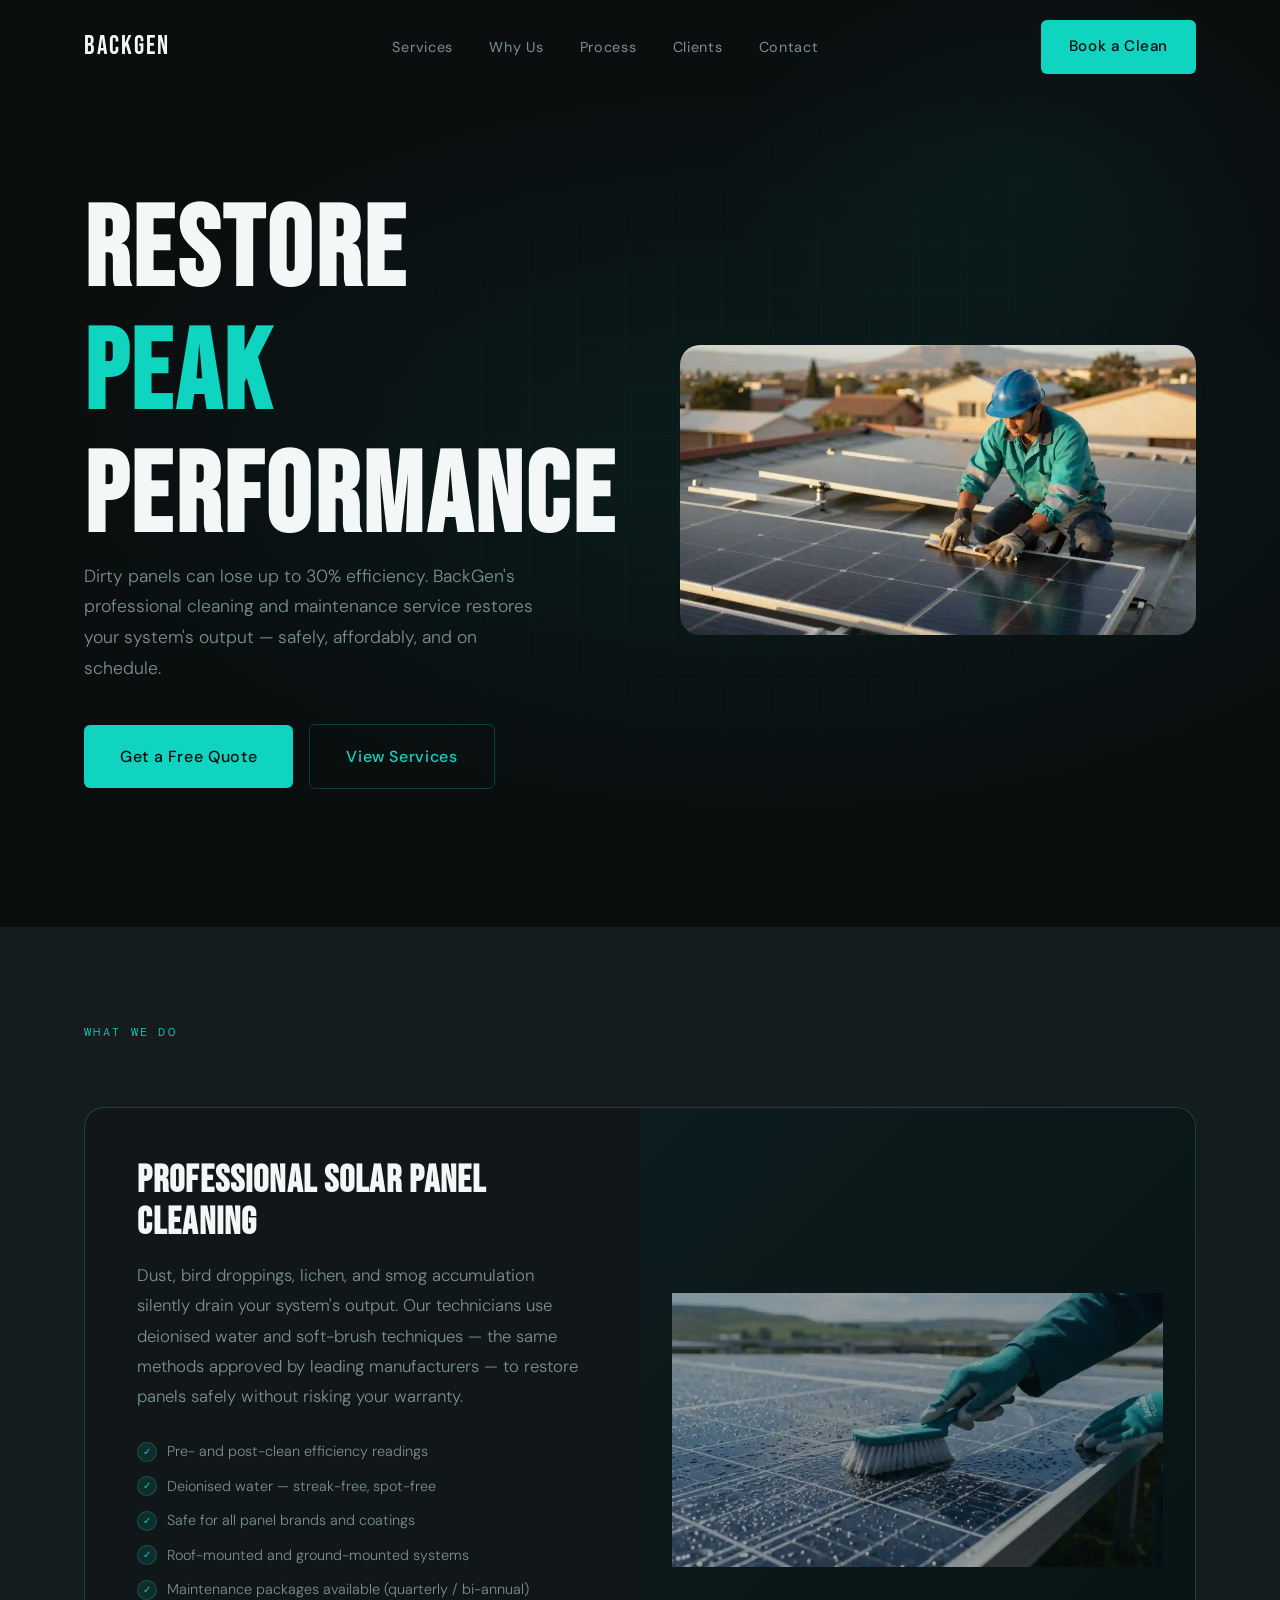
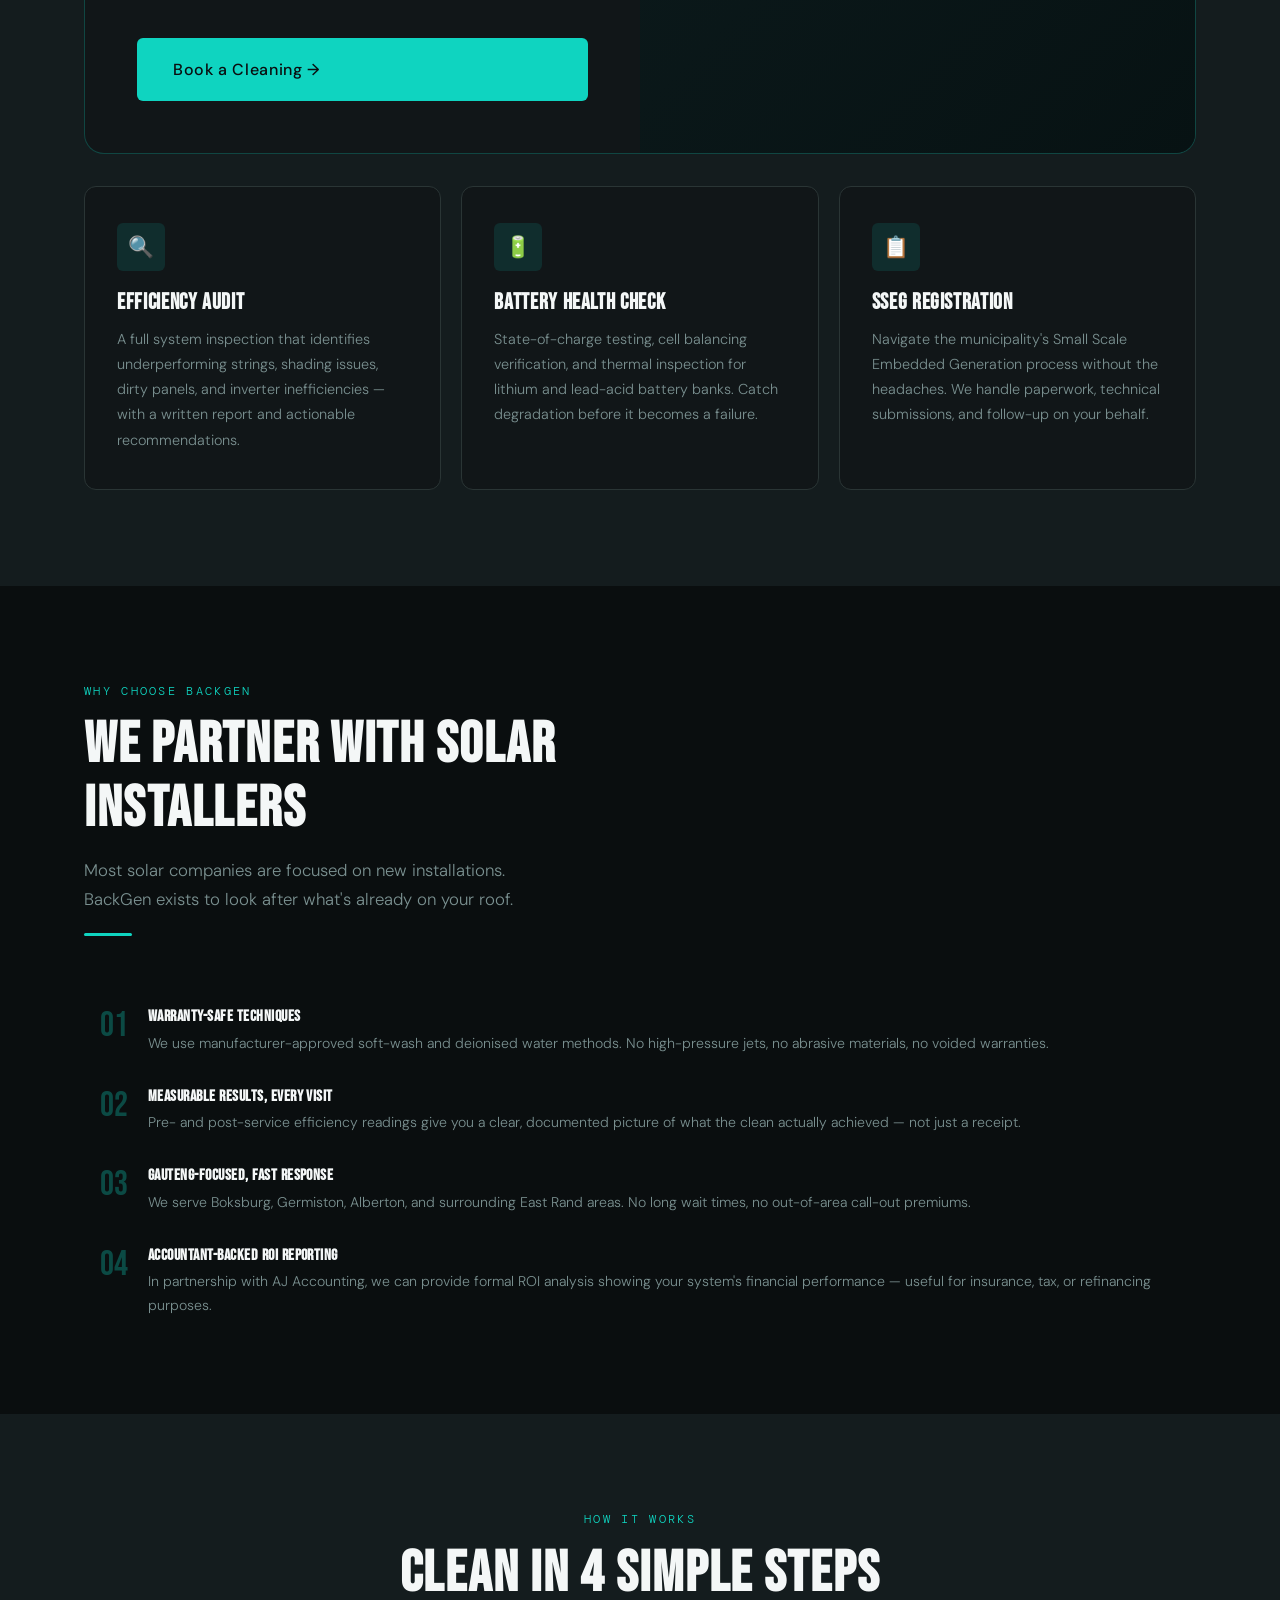
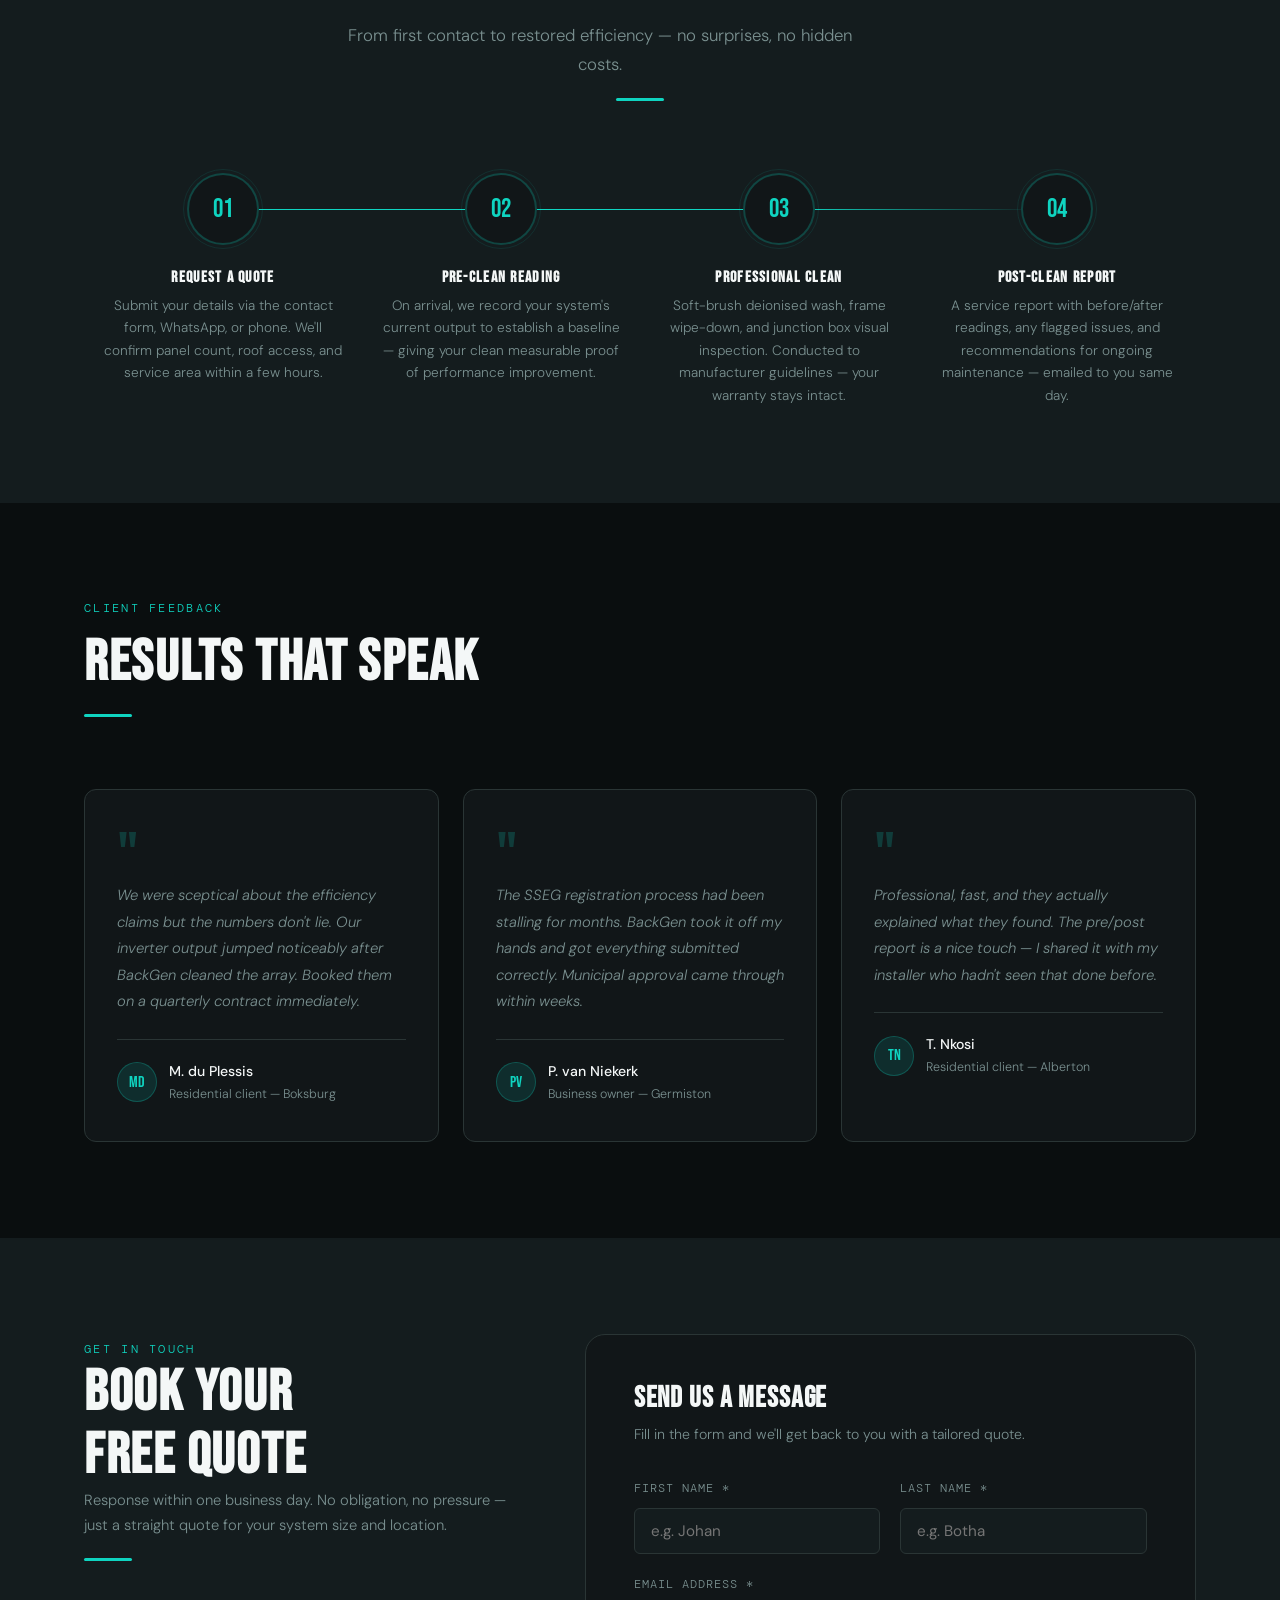
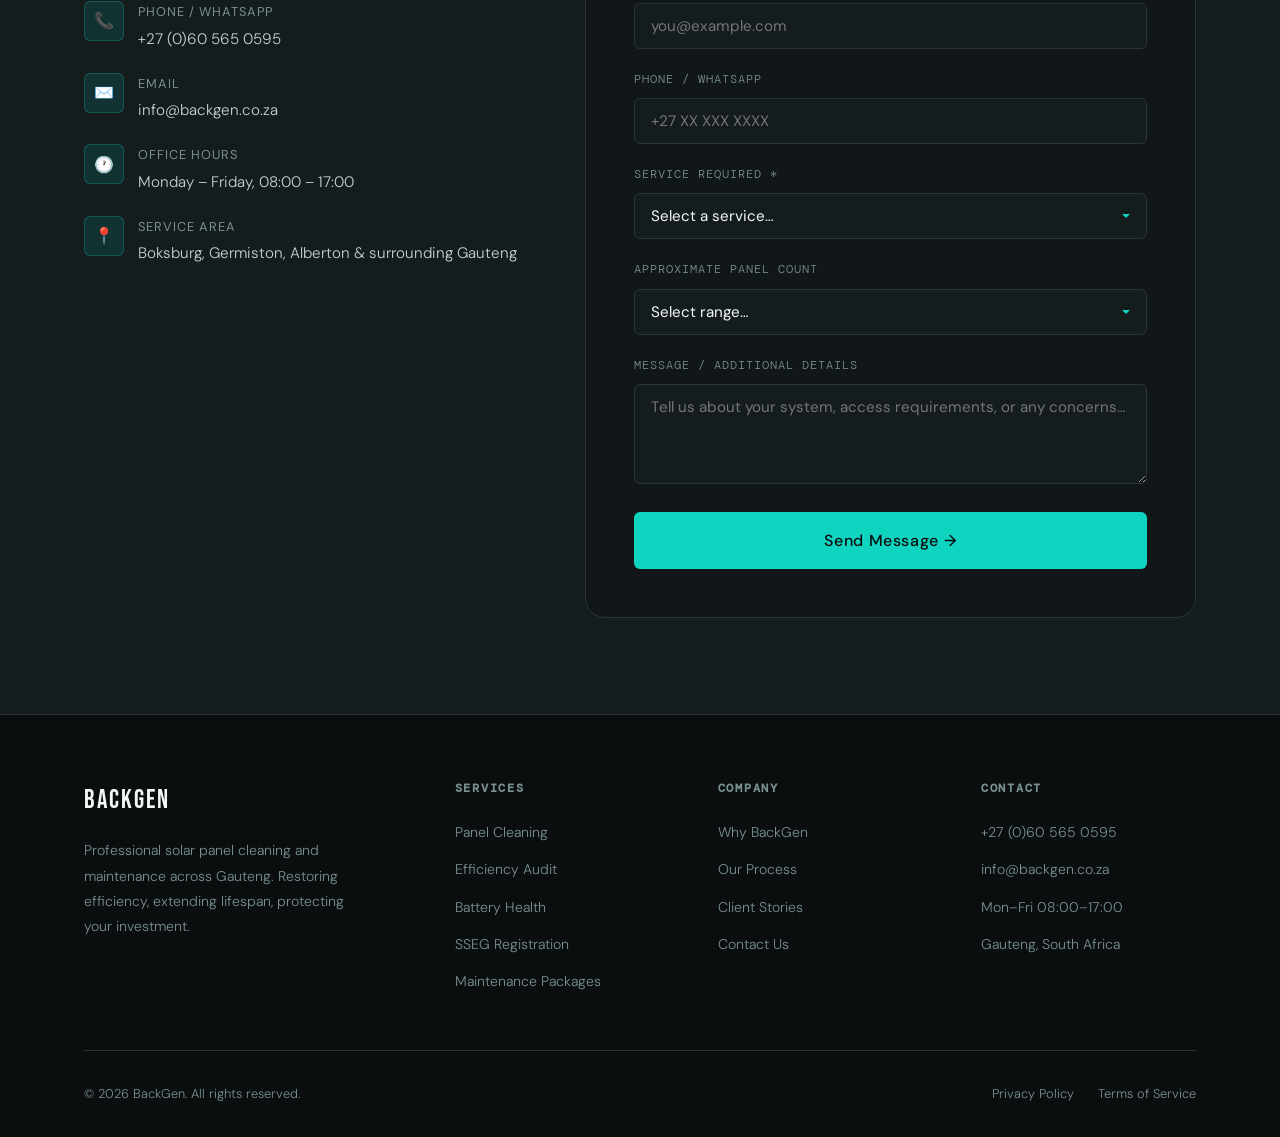
==== commit c33b7a54: "changed the images from png to webp to save time on load" ====
--- a/index.html
+++ b/index.html
@@ -6,7 +6,9 @@
   <meta name="description" content="BackGen — Professional solar panel cleaning and maintenance across Gauteng. Restore peak efficiency, extend system lifespan, and maximise your solar ROI." />
   <meta name="keywords" content="solar panel cleaning, solar maintenance, SSEG registration, Gauteng solar, Boksburg solar, solar efficiency" />
   <title>BackGen | Solar Panel Cleaning & Maintenance — Gauteng</title>
+  <link rel="canonical" href="https://backgen.co.za" />
   <link rel="preconnect" href="https://fonts.googleapis.com" />
+
   <link rel="preconnect" href="https://fonts.gstatic.com" crossorigin />
   <link rel="stylesheet" href="styles.css" />
   <!-- Open Graph -->
@@ -91,7 +93,7 @@
         <div class="hero-visual" aria-hidden="true">
           <div class="hero-img-wrap">
             <div class="hero-img-placeholder">
-              <div class="hero-img-icon"><img src="./SolarPanelCleaning.png"></div>
+<img src="./SolarPanelCleaning.webp" type="image/webp" decoding="async" fetchpriority="high" />
             </div>
           </div>
         </div>
@@ -129,7 +131,7 @@
         </div>
 
         <div class="service-hero-img" role="img" aria-label="Solar panel cleaning service">
-          <div class="img-icon"><img src="./SolarCleaning.png" alt="photo of solar pannel being cleaned."></div>
+<div class="img-icon"><img src="./SolarCleaning.webp" type="image/webp" decoding="async" loading="lazy" alt="photo of solar pannel being cleaned."></div>
         </div>
       </div>
 
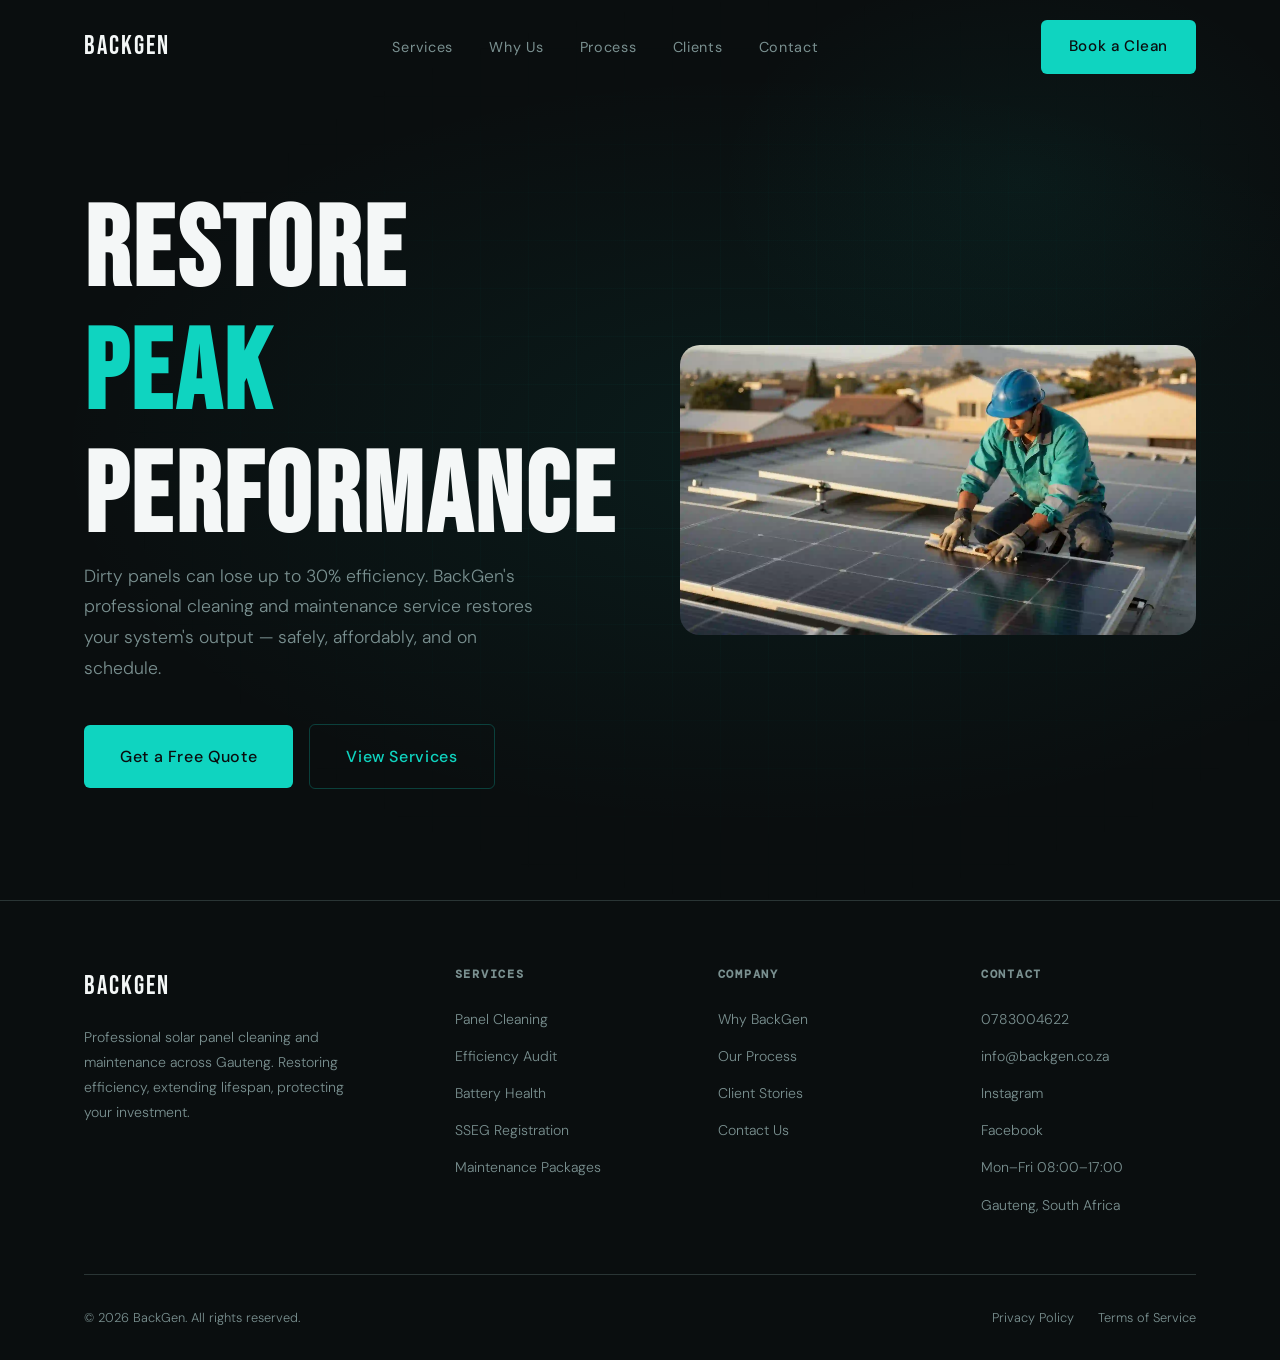
==== commit a19e970a: "syntext error resulting in a Unparsable structured data" ====
--- a/index.html
+++ b/index.html
@@ -26,23 +26,27 @@
     <div class="container">
       <div class="nav-inner">
 
-        <a href="#home" class="nav-logo" aria-label="BackGen Home">
+        <a href="index.html" class="nav-logo" aria-label="BackGen Home">
           <span class="nav-logo-text">BackGen</span>
         </a>
 
+
         <ul class="nav-links" role="list">
-          <li><a href="#services">Services</a></li>
-          <li><a href="#why-backgen">Why Us</a></li>
-          <li><a href="#process">Process</a></li>
-          <li><a href="#testimonials">Clients</a></li>
-          <li><a href="#contact">Contact</a></li>
+          <li><a href="services.html">Services</a></li>
+          <li><a href="why-us.html">Why Us</a></li>
+          <li><a href="process.html">Process</a></li>
+          <li><a href="clients.html">Clients</a></li>
+          <li><a href="contact.html">Contact</a></li>
         </ul>
 
+
         <div class="nav-cta">
-          <a href="#contact" class="btn btn-primary">
+          <a href="contact.html" class="btn btn-primary">
             Book a Clean
           </a>
         </div>
+
+
 
         <button class="hamburger" id="hamburger" aria-label="Open mobile menu" aria-expanded="false">
           <span></span><span></span><span></span>
@@ -55,12 +59,13 @@
   <!-- Mobile menu -->
   <div class="mobile-menu" id="mobileMenu" role="dialog" aria-modal="true" aria-label="Mobile menu">
     <button class="mobile-close" id="mobileClose" aria-label="Close menu">✕</button>
-    <a href="#services" class="mobile-link">Services</a>
-    <a href="#why-backgen" class="mobile-link">Why Us</a>
-    <a href="#process" class="mobile-link">Process</a>
-    <a href="#testimonials" class="mobile-link">Clients</a>
-    <a href="#contact" class="mobile-link">Contact</a>
-    <a href="#contact" class="btn btn-primary btn-lg">Book a Clean</a>
+    <a href="services.html" class="mobile-link">Services</a>
+    <a href="why-us.html" class="mobile-link">Why Us</a>
+    <a href="process.html" class="mobile-link">Process</a>
+    <a href="clients.html" class="mobile-link">Clients</a>
+    <a href="contact.html" class="mobile-link">Contact</a>
+    <a href="contact.html" class="btn btn-primary btn-lg">Book a Clean</a>
+
   </div>
 
 
@@ -84,8 +89,9 @@
           </p>
 
           <div class="hero-actions">
-            <a href="#contact" class="btn btn-primary btn-lg">Get a Free Quote</a>
-            <a href="#services" class="btn btn-outline btn-lg">View Services</a>
+            <a href="contact.html" class="btn btn-primary btn-lg">Get a Free Quote</a>
+            <a href="services.html" class="btn btn-outline btn-lg">View Services</a>
+
           </div>
         </div>
 
@@ -93,368 +99,13 @@
         <div class="hero-visual" aria-hidden="true">
           <div class="hero-img-wrap">
             <div class="hero-img-placeholder">
-<img src="./SolarPanelCleaning.webp" type="image/webp" decoding="async" fetchpriority="high" />
+<img src="./SolarPanelCleaning.webp" alt="Photo of peson cleaning solar panels" type="image/webp" decoding="async" fetchpriority="high" />
             </div>
           </div>
         </div>
       </div>
     </div>
   </section>
-<br/>
-  <!-- ═══════════════════════════════════════════════
-       SERVICES
-  ══════════════════════════════════════════════════ -->
-  <section class="services section" id="services" aria-labelledby="services-heading">
-    <div class="container">
-
-      <div class="section-header reveal">
-        <span class="label">What We Do</span>
-      </div>
-
-      <!-- Hero service: Cleaning -->
-      <div class="service-hero-card reveal">
-        <div class="service-hero-content">
-          <div>
-            <h3>Professional Solar Panel Cleaning</h3>
-            <p>Dust, bird droppings, lichen, and smog accumulation silently drain your system's output. Our technicians use deionised water and soft-brush techniques — the same methods approved by leading manufacturers — to restore panels safely without risking your warranty.</p>
-          </div>
-
-          <ul class="service-checklist" aria-label="Service features">
-            <li><div class="check-icon" aria-hidden="true">✓</div> Pre- and post-clean efficiency readings</li>
-            <li><div class="check-icon" aria-hidden="true">✓</div> Deionised water — streak-free, spot-free</li>
-            <li><div class="check-icon" aria-hidden="true">✓</div> Safe for all panel brands and coatings</li>
-            <li><div class="check-icon" aria-hidden="true">✓</div> Roof-mounted and ground-mounted systems</li>
-            <li><div class="check-icon" aria-hidden="true">✓</div> Maintenance packages available (quarterly / bi-annual)</li>
-          </ul>
-
-          <a href="#contact" class="btn btn-primary btn-lg">Book a Cleaning →</a>
-        </div>
-
-        <div class="service-hero-img" role="img" aria-label="Solar panel cleaning service">
-<div class="img-icon"><img src="./SolarCleaning.webp" type="image/webp" decoding="async" loading="lazy" alt="photo of solar pannel being cleaned."></div>
-        </div>
-      </div>
-
-      <!-- Supporting services -->
-      <div class="services-grid">
-
-        <article class="service-card reveal reveal-delay-1">
-          <div class="service-card-icon" aria-hidden="true">🔍</div>
-          <h3>Efficiency Audit</h3>
-          <p>A full system inspection that identifies underperforming strings, shading issues, dirty panels, and inverter inefficiencies — with a written report and actionable recommendations.</p>
-        </article>
-
-        <article class="service-card reveal reveal-delay-2">
-          <div class="service-card-icon" aria-hidden="true">🔋</div>
-          <h3>Battery Health Check</h3>
-          <p>State-of-charge testing, cell balancing verification, and thermal inspection for lithium and lead-acid battery banks. Catch degradation before it becomes a failure.</p>
-        </article>
-
-        <article class="service-card reveal reveal-delay-3">
-          <div class="service-card-icon" aria-hidden="true">📋</div>
-          <h3>SSEG Registration</h3>
-          <p>Navigate the municipality's Small Scale Embedded Generation process without the headaches. We handle paperwork, technical submissions, and follow-up on your behalf.</p>
-        </article>
-
-      </div>
-
-    </div>
-  </section>
-
-
-  <!-- ═══════════════════════════════════════════════
-       WHY BACKGEN
-  ══════════════════════════════════════════════════ -->
-  <section class="benefits section" id="why-backgen" aria-labelledby="benefits-heading">
-    <div class="container">
-
-        <!-- Benefits list -->
-        <div>
-          <div class="section-header reveal">
-            <span class="label">Why Choose BackGen</span>
-            <h2 id="benefits-heading">We Partner with Solar Installers</h2>
-            <p>Most solar companies are focused on new installations. <br/>BackGen exists to look after what's already on your roof.</p>
-            <div class="accent-line" aria-hidden="true"></div>
-          </div>
-
-          <div class="benefits-points">
-
-            <div class="benefit-item reveal reveal-delay-1">
-              <div class="benefit-num" aria-hidden="true">01</div>
-              <div class="benefit-text">
-                <h4>Warranty-Safe Techniques</h4>
-                <p>We use manufacturer-approved soft-wash and deionised water methods. No high-pressure jets, no abrasive materials, no voided warranties.</p>
-              </div>
-            </div>
-
-            <div class="benefit-item reveal reveal-delay-2">
-              <div class="benefit-num" aria-hidden="true">02</div>
-              <div class="benefit-text">
-                <h4>Measurable Results, Every Visit</h4>
-                <p>Pre- and post-service efficiency readings give you a clear, documented picture of what the clean actually achieved — not just a receipt.</p>
-              </div>
-            </div>
-
-            <div class="benefit-item reveal reveal-delay-3">
-              <div class="benefit-num" aria-hidden="true">03</div>
-              <div class="benefit-text">
-                <h4>Gauteng-Focused, Fast Response</h4>
-                <p>We serve Boksburg, Germiston, Alberton, and surrounding East Rand areas. No long wait times, no out-of-area call-out premiums.</p>
-              </div>
-            </div>
-
-            <div class="benefit-item reveal reveal-delay-4">
-              <div class="benefit-num" aria-hidden="true">04</div>
-              <div class="benefit-text">
-                <h4>Accountant-Backed ROI Reporting</h4>
-                <p>In partnership with AJ Accounting, we can provide formal ROI analysis showing your system's financial performance — useful for insurance, tax, or refinancing purposes.</p>
-              </div>
-            </div>
-
-          </div>
-        </div>
-    </div>
-  </section>
-
-
-  <!-- ═══════════════════════════════════════════════
-       PROCESS
-  ══════════════════════════════════════════════════ -->
-  <section class="process section" id="process" aria-labelledby="process-heading">
-    <div class="container">
-
-      <div class="section-header reveal" style="text-align: center; max-width: 600px; margin: 0 auto 64px;">
-        <span class="label">How It Works</span>
-        <h2 id="process-heading">Clean in 4 Simple Steps</h2>
-        <p>From first contact to restored efficiency — no surprises, no hidden costs.</p>
-        <div class="accent-line" aria-hidden="true" style="margin: 20px auto 0;"></div>
-      </div>
-
-      <div class="process-steps" role="list">
-
-        <div class="process-step reveal reveal-delay-1" role="listitem">
-          <div class="step-num-wrap" aria-hidden="true">
-            <div class="step-num">01</div>
-          </div>
-          <h4>Request a Quote</h4>
-          <p>Submit your details via the contact form, WhatsApp, or phone. We'll confirm panel count, roof access, and service area within a few hours.</p>
-        </div>
-
-        <div class="process-step reveal reveal-delay-2" role="listitem">
-          <div class="step-num-wrap" aria-hidden="true">
-            <div class="step-num">02</div>
-          </div>
-          <h4>Pre-Clean Reading</h4>
-          <p>On arrival, we record your system's current output to establish a baseline — giving your clean measurable proof of performance improvement.</p>
-        </div>
-
-        <div class="process-step reveal reveal-delay-3" role="listitem">
-          <div class="step-num-wrap" aria-hidden="true">
-            <div class="step-num">03</div>
-          </div>
-          <h4>Professional Clean</h4>
-          <p>Soft-brush deionised wash, frame wipe-down, and junction box visual inspection. Conducted to manufacturer guidelines — your warranty stays intact.</p>
-        </div>
-
-        <div class="process-step reveal reveal-delay-4" role="listitem">
-          <div class="step-num-wrap" aria-hidden="true">
-            <div class="step-num">04</div>
-          </div>
-          <h4>Post-Clean Report</h4>
-          <p>A service report with before/after readings, any flagged issues, and recommendations for ongoing maintenance — emailed to you same day.</p>
-        </div>
-
-      </div>
-
-    </div>
-  </section>
-
-
-  <!-- ═══════════════════════════════════════════════
-       TESTIMONIALS
-  ══════════════════════════════════════════════════ -->
-  <section class="testimonials section" id="testimonials" aria-labelledby="testimonials-heading">
-    <div class="container">
-
-      <div class="section-header reveal">
-        <span class="label">Client Feedback</span>
-        <h2 id="testimonials-heading">Results That Speak</h2>
-        <div class="accent-line" aria-hidden="true"></div>
-      </div>
-
-      <div class="testimonials-grid">
-
-        <article class="testi-card reveal reveal-delay-1">
-          <div class="testi-quote-mark" aria-hidden="true">"</div>
-          <p class="testi-text">We were sceptical about the efficiency claims but the numbers don't lie. Our inverter output jumped noticeably after BackGen cleaned the array. Booked them on a quarterly contract immediately.</p>
-          <div class="testi-author">
-            <div class="testi-avatar" aria-hidden="true">MD</div>
-            <div>
-              <div class="testi-name">M. du Plessis</div>
-              <div class="testi-role">Residential client — Boksburg</div>
-            </div>
-          </div>
-        </article>
-
-        <article class="testi-card reveal reveal-delay-2">
-          <div class="testi-quote-mark" aria-hidden="true">"</div>
-          <p class="testi-text">The SSEG registration process had been stalling for months. BackGen took it off my hands and got everything submitted correctly. Municipal approval came through within weeks.</p>
-          <div class="testi-author">
-            <div class="testi-avatar" aria-hidden="true">PV</div>
-            <div>
-              <div class="testi-name">P. van Niekerk</div>
-              <div class="testi-role">Business owner — Germiston</div>
-            </div>
-          </div>
-        </article>
-
-        <article class="testi-card reveal reveal-delay-3">
-          <div class="testi-quote-mark" aria-hidden="true">"</div>
-          <p class="testi-text">Professional, fast, and they actually explained what they found. The pre/post report is a nice touch — I shared it with my installer who hadn't seen that done before.</p>
-          <div class="testi-author">
-            <div class="testi-avatar" aria-hidden="true">TN</div>
-            <div>
-              <div class="testi-name">T. Nkosi</div>
-              <div class="testi-role">Residential client — Alberton</div>
-            </div>
-          </div>
-        </article>
-
-      </div>
-
-    </div>
-  </section>
-
-
-  <!-- ═══════════════════════════════════════════════
-       CONTACT
-  ══════════════════════════════════════════════════ -->
-  <section class="contact section" id="contact" aria-labelledby="contact-heading">
-    <div class="container">
-
-      <div class="contact-grid">
-
-        <!-- Info column -->
-        <div class="contact-info">
-
-          <div class="contact-info-block reveal">
-            <span class="label">Get in Touch</span>
-            <h2 id="contact-heading">Book Your<br/>Free Quote</h2>
-            <p>Response within one business day. No obligation, no pressure — just a straight quote for your system size and location.</p>
-            <div class="accent-line" aria-hidden="true"></div>
-          </div>
-
-          <div class="contact-details reveal reveal-delay-1">
-
-            <div class="contact-item">
-              <div class="contact-item-icon" aria-hidden="true">📞</div>
-              <div class="contact-item-text">
-                <strong>Phone / WhatsApp</strong>
-                <a href="tel:+27605650595">+27 (0)60 565 0595</a>
-              </div>
-            </div>
-
-            <div class="contact-item">
-              <div class="contact-item-icon" aria-hidden="true">✉️</div>
-              <div class="contact-item-text">
-                <strong>Email</strong>
-                <a href="mailto:info@backgen.co.za">info@backgen.co.za</a>
-              </div>
-            </div>
-
-            <div class="contact-item">
-              <div class="contact-item-icon" aria-hidden="true">🕐</div>
-              <div class="contact-item-text">
-                <strong>Office Hours</strong>
-                <span>Monday – Friday, 08:00 – 17:00</span>
-              </div>
-            </div>
-
-            <div class="contact-item">
-              <div class="contact-item-icon" aria-hidden="true">📍</div>
-              <div class="contact-item-text">
-                <strong>Service Area</strong>
-                <span>Boksburg, Germiston, Alberton &amp; surrounding Gauteng</span>
-              </div>
-            </div>
-
-          </div>
-
-        </div>
-
-        <!-- Form column -->
-        <div class="form-card reveal reveal-delay-2">
-          <h3 style="margin-bottom:8px;">Send Us a Message</h3>
-          <p style="margin-bottom:32px; font-size:0.88rem;">Fill in the form and we'll get back to you with a tailored quote.</p>
-
-          <form id="contactForm" novalidate aria-label="Contact form">
-
-            <div class="form-row">
-              <div class="form-group">
-                <label for="firstName">First Name *</label>
-                <input type="text" id="firstName" name="firstName" placeholder="e.g. Johan" required autocomplete="given-name" />
-              </div>
-              <div class="form-group">
-                <label for="lastName">Last Name *</label>
-                <input type="text" id="lastName" name="lastName" placeholder="e.g. Botha" required autocomplete="family-name" />
-              </div>
-            </div>
-
-            <div class="form-group">
-              <label for="email">Email Address *</label>
-              <input type="email" id="email" name="email" placeholder="you@example.com" required autocomplete="email" />
-            </div>
-
-            <div class="form-group">
-              <label for="phone">Phone / WhatsApp</label>
-              <input type="tel" id="phone" name="phone" placeholder="+27 XX XXX XXXX" autocomplete="tel" />
-            </div>
-
-            <div class="form-group">
-              <label for="service">Service Required *</label>
-              <select id="service" name="service" required>
-                <option value="" disabled selected>Select a service…</option>
-                <option value="panel-cleaning">Solar Panel Cleaning</option>
-                <option value="efficiency-audit">Efficiency Audit</option>
-                <option value="battery-check">Battery Health Check</option>
-                <option value="sseg">SSEG Registration</option>
-                <option value="maintenance-package">Maintenance Package</option>
-                <option value="other">Other / Not Sure</option>
-              </select>
-            </div>
-
-            <div class="form-group">
-              <label for="panels">Approximate Panel Count</label>
-              <select id="panels" name="panels">
-                <option value="" disabled selected>Select range…</option>
-                <option value="1-10">1 – 10 panels</option>
-                <option value="11-20">11 – 20 panels</option>
-                <option value="21-40">21 – 40 panels</option>
-                <option value="41+">41+ panels</option>
-                <option value="unsure">Not sure</option>
-              </select>
-            </div>
-
-            <div class="form-group">
-              <label for="message">Message / Additional Details</label>
-              <textarea id="message" name="message" placeholder="Tell us about your system, access requirements, or any concerns…"></textarea>
-            </div>
-
-            <button type="submit" class="btn btn-primary btn-lg" style="width:100%; justify-content:center; margin-top:8px;" id="submitBtn">
-              Send Message →
-            </button>
-
-            <div class="form-status" id="formStatus" role="alert" aria-live="polite"></div>
-
-          </form>
-        </div>
-
-      </div>
-
-    </div>
-  </section>
-
-
   <!-- ═══════════════════════════════════════════════
        FOOTER
   ══════════════════════════════════════════════════ -->
@@ -464,9 +115,10 @@
       <div class="footer-grid">
 
         <div class="footer-brand">
-          <a href="#home" class="nav-logo" aria-label="BackGen Home">
+          <a href="index.html" class="nav-logo" aria-label="BackGen Home">
             <span class="nav-logo-text">BackGen</span>
           </a>
+
 
           <p>Professional solar panel cleaning and maintenance across Gauteng. Restoring efficiency, extending lifespan, protecting your investment.</p>
         </div>
@@ -474,29 +126,33 @@
         <div class="footer-col">
           <h5>Services</h5>
           <ul role="list">
-            <li><a href="#services">Panel Cleaning</a></li>
-            <li><a href="#services">Efficiency Audit</a></li>
-            <li><a href="#services">Battery Health</a></li>
-            <li><a href="#services">SSEG Registration</a></li>
-            <li><a href="#services">Maintenance Packages</a></li>
+            <li><a href="services.html">Panel Cleaning</a></li>
+            <li><a href="services.html">Efficiency Audit</a></li>
+            <li><a href="services.html">Battery Health</a></li>
+            <li><a href="services.html">SSEG Registration</a></li>
+            <li><a href="services.html">Maintenance Packages</a></li>
+
           </ul>
         </div>
 
         <div class="footer-col">
           <h5>Company</h5>
           <ul role="list">
-            <li><a href="#why-backgen">Why BackGen</a></li>
-            <li><a href="#process">Our Process</a></li>
-            <li><a href="#testimonials">Client Stories</a></li>
-            <li><a href="#contact">Contact Us</a></li>
+            <li><a href="why-us.html">Why BackGen</a></li>
+            <li><a href="process.html">Our Process</a></li>
+            <li><a href="clients.html">Client Stories</a></li>
+            <li><a href="contact.html">Contact Us</a></li>
+
           </ul>
         </div>
 
         <div class="footer-col">
           <h5>Contact</h5>
           <ul role="list">
-            <li><a href="tel:+27605650595">+27 (0)60 565 0595</a></li>
+            <li><a href="tel:0783004622">0783004622</a></li>
             <li><a href="mailto:info@backgen.co.za">info@backgen.co.za</a></li>
+            <li><a href="https://www.instagram.com/backgen/" target="_blank" rel="noopener noreferrer">Instagram</a></li>
+            <li><a href="https://www.facebook.com/profile.php?id=61590956095185" target="_blank" rel="noopener noreferrer">Facebook</a></li>
             <li><span style="color:var(--grey-mid); font-size:0.88rem;">Mon–Fri 08:00–17:00</span></li>
             <li><span style="color:var(--grey-mid); font-size:0.88rem;">Gauteng, South Africa</span></li>
           </ul>
@@ -516,150 +172,66 @@
   </footer>
 
 
+
   <!-- ═══════════════════════════════════════════════
        JAVASCRIPT
   ══════════════════════════════════════════════════ -->
-  <script>
-    document.addEventListener('DOMContentLoaded', function () {
-
-      /* ── Sticky nav ─────────────────────────────── */
-      const nav = document.getElementById('nav');
-      window.addEventListener('scroll', function () {
-        nav.classList.toggle('scrolled', window.scrollY > 60);
-      }, { passive: true });
-
-
-      /* ── Mobile menu ────────────────────────────── */
-      const hamburger = document.getElementById('hamburger');
-      const mobileMenu = document.getElementById('mobileMenu');
-      const mobileClose = document.getElementById('mobileClose');
-      const mobileLinks = document.querySelectorAll('.mobile-link');
-
-      function openMenu() {
-        mobileMenu.classList.add('open');
-        document.body.classList.add('menu-open');
-        hamburger.setAttribute('aria-expanded', 'true');
-        document.body.style.overflow = 'hidden';
+
+  <script type="application/ld+json">
+  {
+    "@context": "https://schema.org",
+    "@type": "SolarEnergyCompany",
+    "name": "BackGen",
+    "url": "https://backgen.co.za",
+    "description": "Professional solar panel cleaning and maintenance across Gauteng. Restore peak performance, extend system lifespan, and maximise your solar ROI.",
+    "areaServed": [
+      { "@type": "AdministrativeArea", "name": "Gauteng" }
+    ],
+    "hasOfferCatalog": {
+      "@type": "OfferCatalog",
+      "name": "Solar Panel Services",
+      "itemListElement": [
+        {
+          "@type": "Offer",
+          "name": "Professional Solar Panel Cleaning",
+          "category": "Solar panel cleaning"
+        },
+        {
+          "@type": "Offer",
+          "name": "Efficiency Audit",
+          "category": "Solar efficiency audit"
+        },
+        {
+          "@type": "Offer",
+          "name": "Battery Health Check",
+          "category": "Battery health assessment"
+        },
+        {
+          "@type": "Offer",
+          "name": "SSEG Registration",
+          "category": "SSEG registration assistance"
+        },
+        {
+          "@type": "Offer",
+          "name": "Maintenance Packages",
+          "category": "Solar maintenance packages"
+        }
+      ]
+    },
+    "contactPoint": [
+      {
+        "@type": "ContactPoint",
+        "telephone": "+2783004622",
+        "contactType": "customer service",
+        "areaServed": "ZA",
+        "availableLanguage": ["en"],
+        "email": "info@backgen.co.za"
       }
-
-      function closeMenu() {
-        mobileMenu.classList.remove('open');
-        document.body.classList.remove('menu-open');
-        hamburger.setAttribute('aria-expanded', 'false');
-        document.body.style.overflow = '';
-      }
-
-      // Close on Escape
-      document.addEventListener('keydown', function (e) {
-        if (e.key === 'Escape' && mobileMenu.classList.contains('open')) {
-          closeMenu();
-        }
-      });
-
-
-      hamburger.addEventListener('click', openMenu);
-      mobileClose.addEventListener('click', closeMenu);
-      // Close when tapping any menu link
-      mobileLinks.forEach(link => link.addEventListener('click', closeMenu));
-
-      // Ensure "Book a Clean" also closes the menu (it's a link but not included in mobileLinks)
-      const mobileBookLinks = document.querySelectorAll('#mobileMenu a.btn');
-      mobileBookLinks.forEach(link => link.addEventListener('click', closeMenu));
-
-
-
-      /* ── Scroll reveal ──────────────────────────── */
-      const revealEls = document.querySelectorAll('.reveal');
-
-      const observer = new IntersectionObserver(function (entries) {
-        entries.forEach(function (entry) {
-          if (entry.isIntersecting) {
-            entry.target.classList.add('visible');
-            observer.unobserve(entry.target);
-          }
-        });
-      }, { threshold: 0.12, rootMargin: '0px 0px -40px 0px' });
-
-      revealEls.forEach(function (el) { observer.observe(el); });
-
-
-      /* ── Contact form (Formspree) ───────────────── */
-      const form = document.getElementById('contactForm');
-      const statusEl = document.getElementById('formStatus');
-      const submitBtn = document.getElementById('submitBtn');
-
-      form.addEventListener('submit', async function (e) {
-        e.preventDefault();
-
-        // Basic validation
-        const required = form.querySelectorAll('[required]');
-        let valid = true;
-        required.forEach(function (field) {
-          if (!field.value.trim()) {
-            field.style.borderColor = '#e07070';
-            valid = false;
-          } else {
-            field.style.borderColor = '';
-          }
-        });
-
-        if (!valid) {
-          statusEl.className = 'form-status error';
-          statusEl.textContent = 'Please fill in all required fields.';
-          return;
-        }
-
-        // Disable button during submission
-        submitBtn.disabled = true;
-        submitBtn.textContent = 'Sending…';
-        statusEl.className = 'form-status';
-        statusEl.textContent = '';
-
-        try {
-          const response = await fetch('https://formspree.io/f/xlgkbnkl', {
-            method: 'POST',
-            headers: { 'Accept': 'application/json' },
-            body: new FormData(form)
-          });
-
-          if (response.ok) {
-            statusEl.className = 'form-status success';
-            statusEl.textContent = '✓ Message sent! We\'ll get back to you within one business day.';
-            form.reset();
-          } else {
-            throw new Error('Server error');
-          }
-        } catch (err) {
-          statusEl.className = 'form-status error';
-          statusEl.textContent = 'Something went wrong. Please email us at info@backgen.co.za or call +27 60 565 0595.';
-        } finally {
-          submitBtn.disabled = false;
-          submitBtn.textContent = 'Send Message →';
-        }
-      });
-
-
-      /* ── Animated efficiency dial ───────────────── */
-      const dialFill = document.querySelector('.dial-arc .fill');
-      if (dialFill) {
-        const dialObserver = new IntersectionObserver(function (entries) {
-          entries.forEach(function (entry) {
-            if (entry.isIntersecting) {
-              // Animate from full (440=0%) to target (132=70%)
-              dialFill.style.transition = 'stroke-dashoffset 1.4s cubic-bezier(0.4, 0, 0.2, 1)';
-              dialFill.style.strokeDashoffset = '132';
-              dialObserver.unobserve(entry.target);
-            }
-          });
-        }, { threshold: 0.5 });
-
-        // Start at "empty" for animation
-        dialFill.style.strokeDashoffset = '440';
-        dialObserver.observe(document.querySelector('.efficiency-dial'));
-      }
-
-    }); // end DOMContentLoaded
+    ]
+  }
   </script>
+
+  <script src="site.js"></script>
 
 </body>
 </html>
